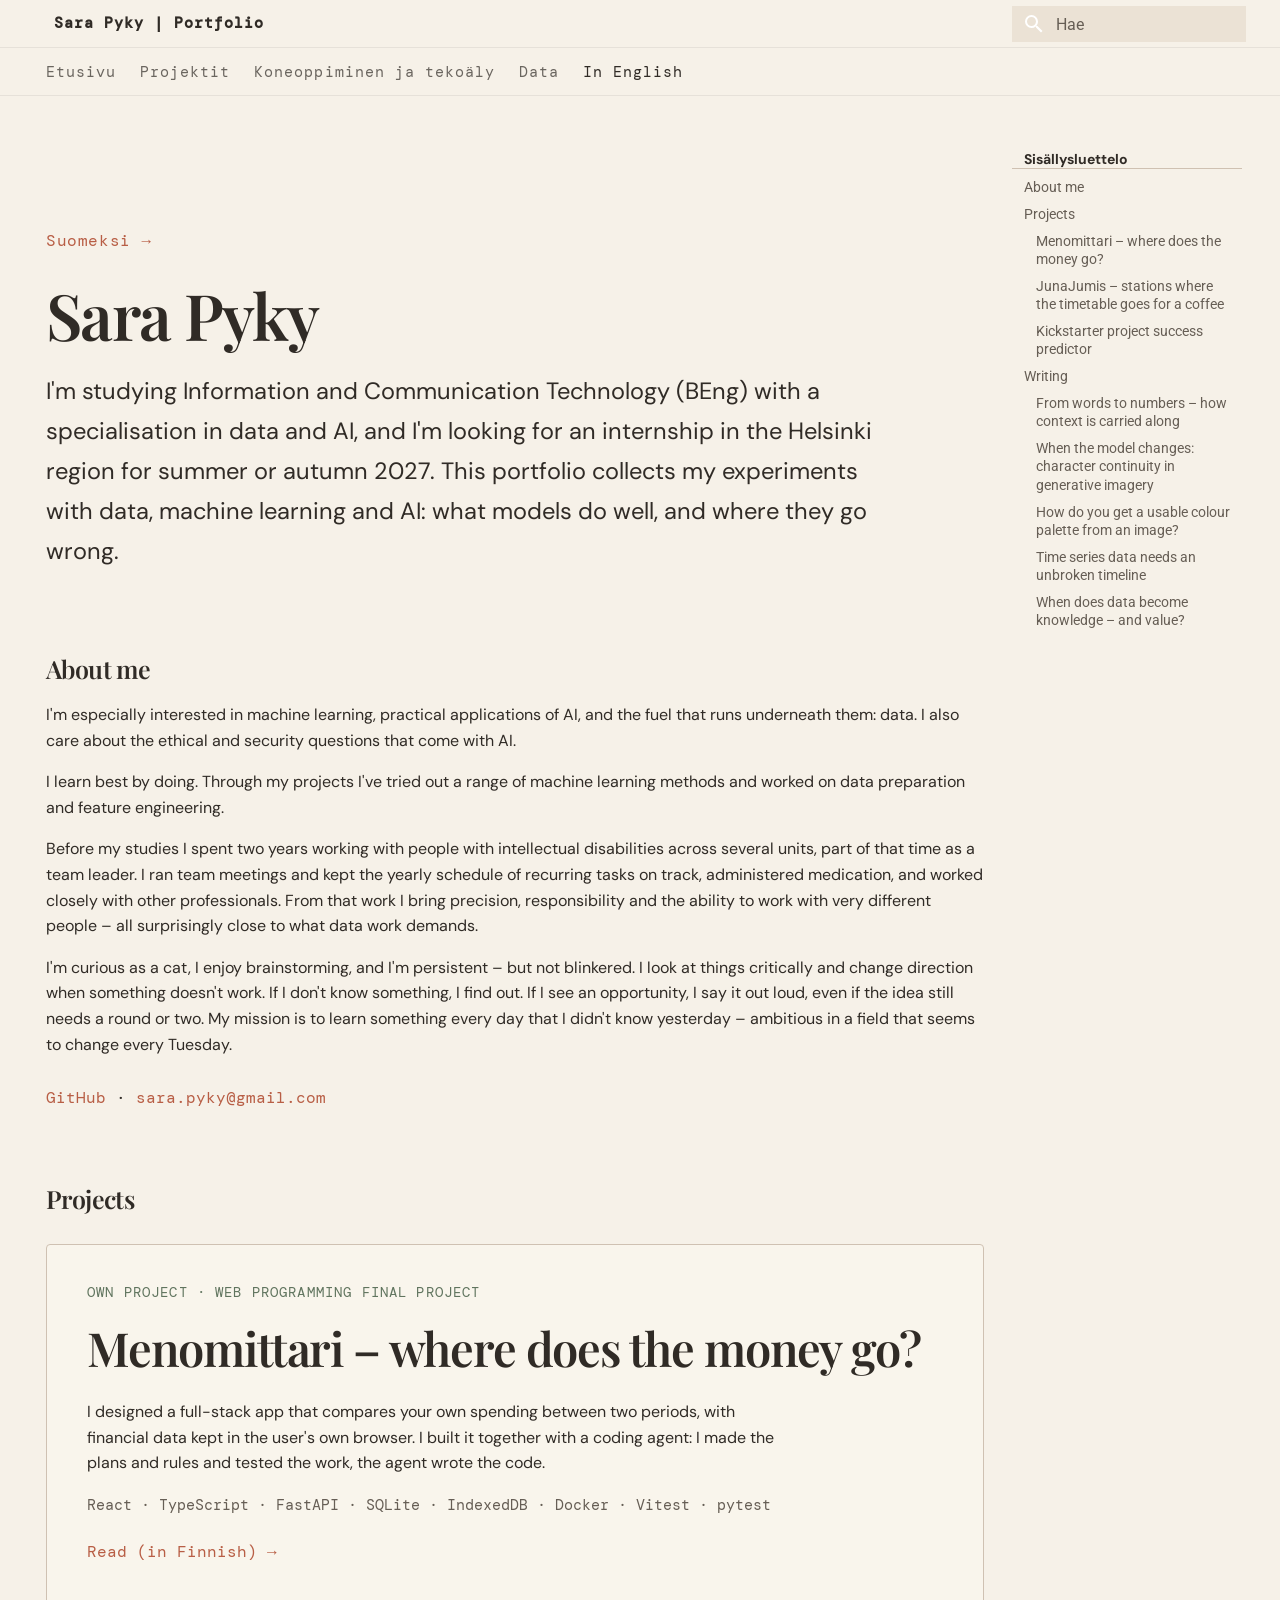
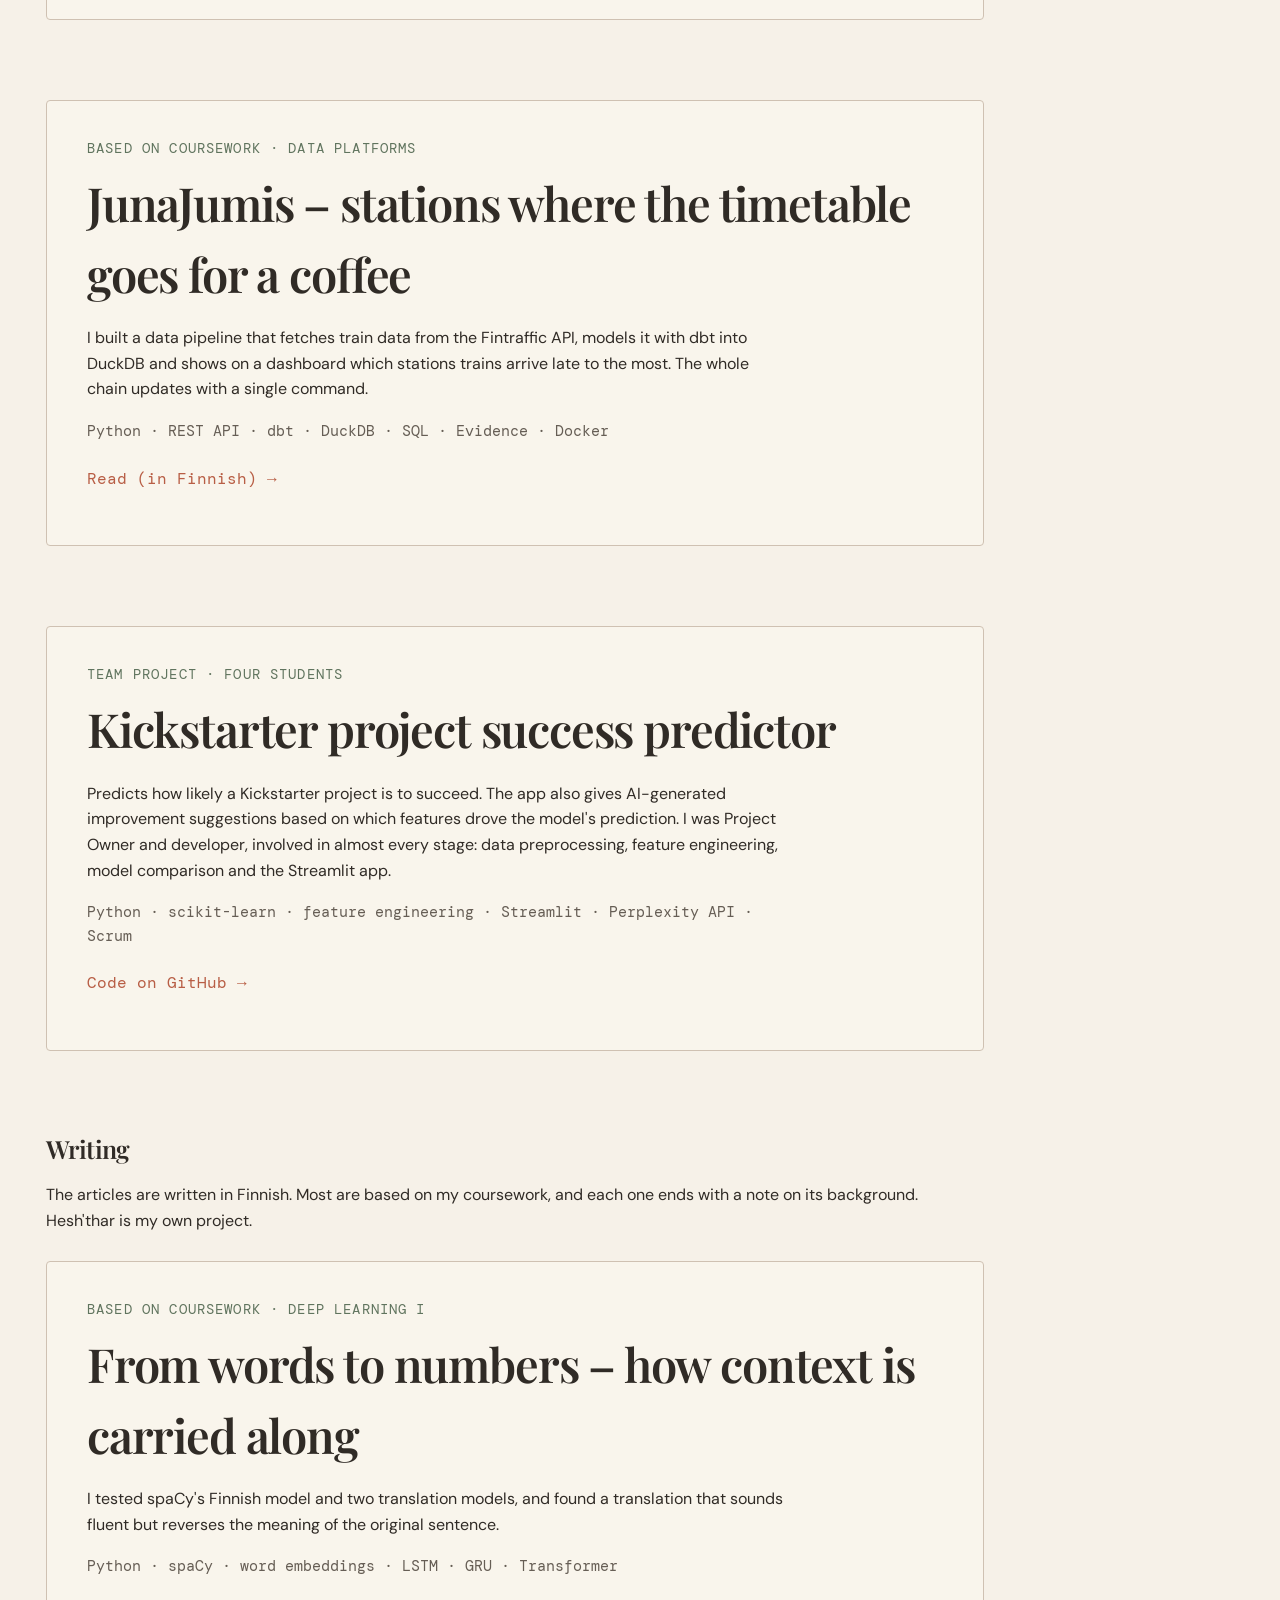
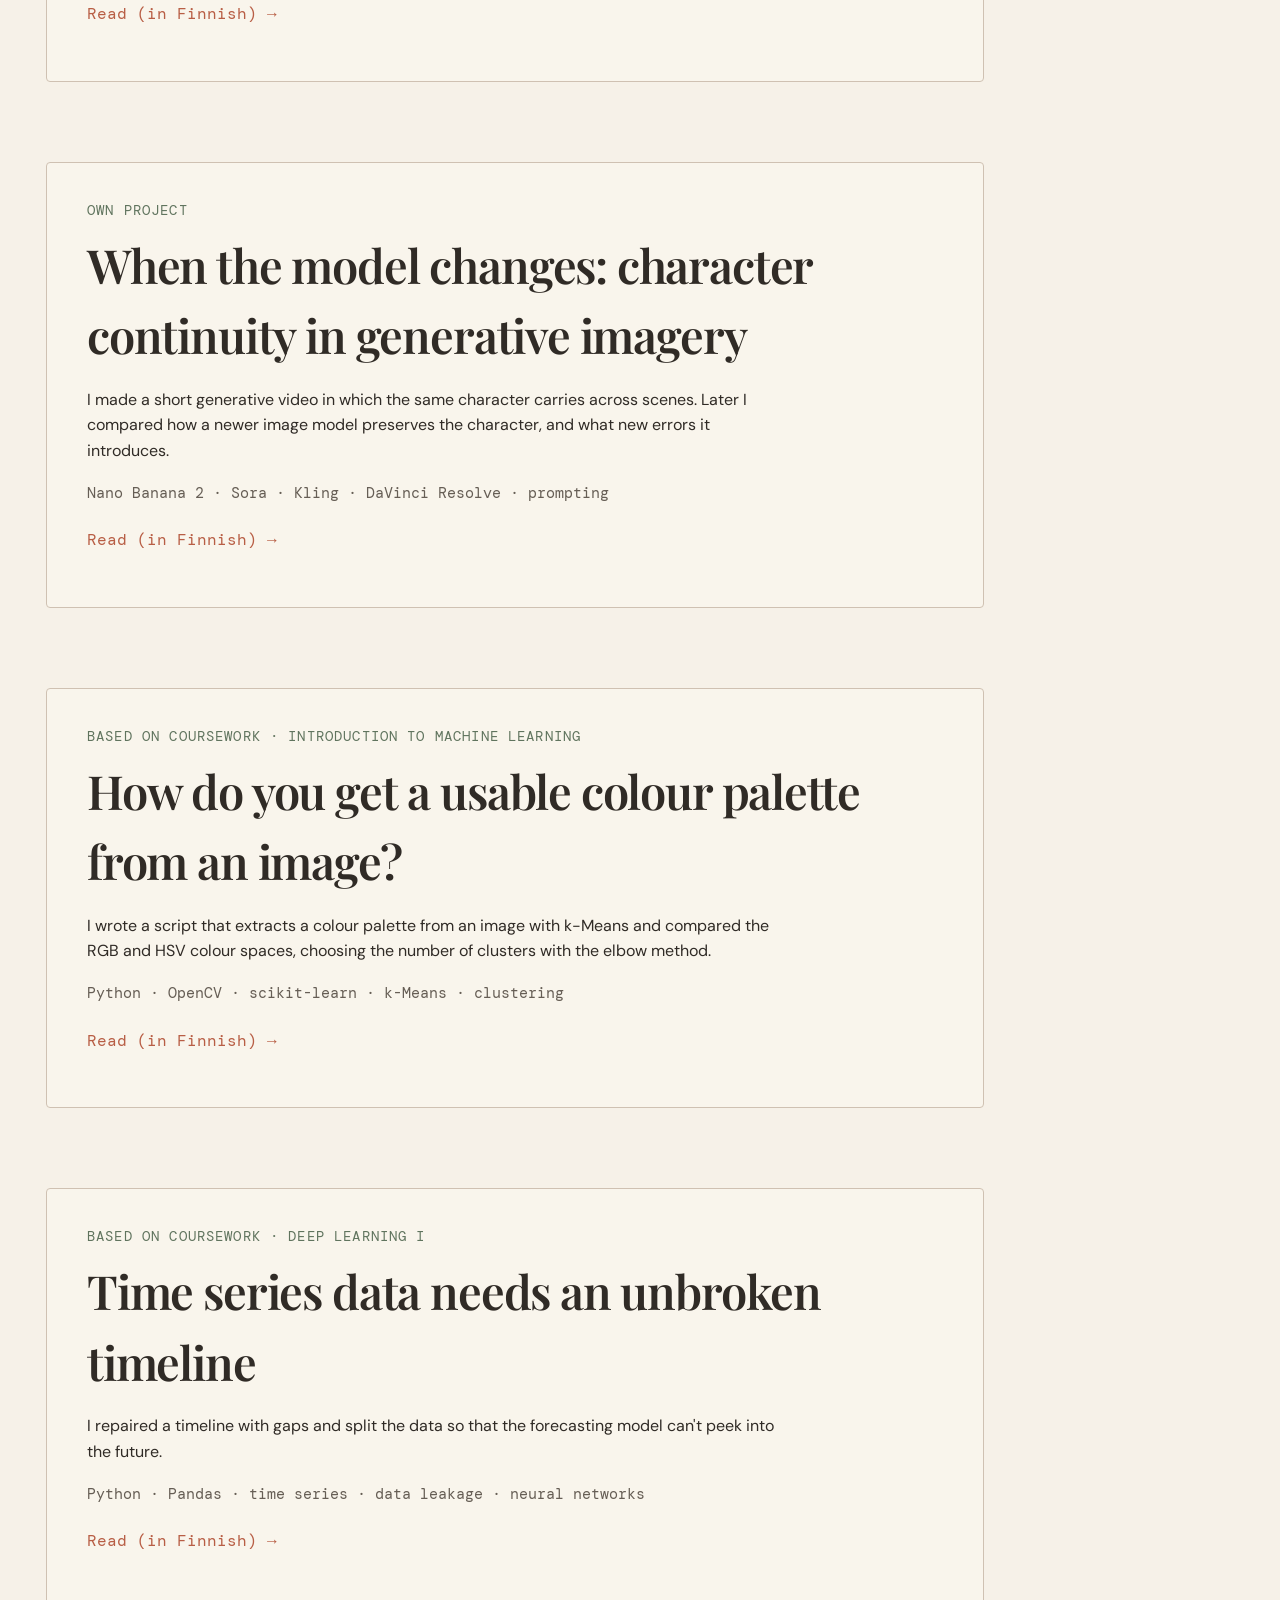
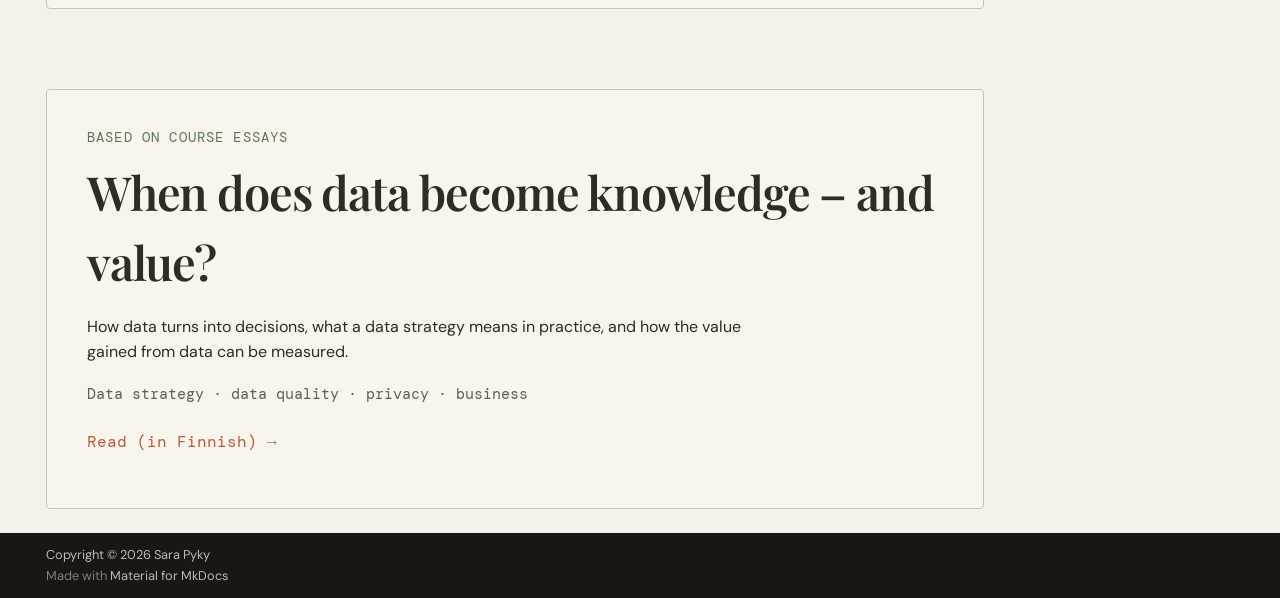
==== en/index.html @ c386d6b2 "Deploy portfolio 26f3a82" ====
<!doctype html>
<html lang="fi" class="no-js">
  <head>
    
      <meta charset="utf-8">
      <meta name="viewport" content="width=device-width,initial-scale=1">
      
        <meta name="description" content="Datasta tekoälyyn -opiskelijan kokeiluja ja kirjoituksia datasta, koneoppimisesta ja tekoälystä">
      
      
      
        <link rel="canonical" href="https://tuuturulla.github.io/en/">
      
      
        <link rel="prev" href="../kirjoitukset/datasta-tietoa-ja-arvoa/">
      
      
      
        
      
      
      <link rel="icon" href="../assets/images/favicon.png">
      <meta name="generator" content="mkdocs-1.6.1, mkdocs-material-9.8.2">
    
    
      
        <title>In English - Sara Pyky | Portfolio</title>
      
    
    
      <link rel="stylesheet" href="../assets/stylesheets/main.57a0d79d.min.css">
      
        
        <link rel="stylesheet" href="../assets/stylesheets/palette.fb2fffe2.min.css">
      
      


    
    
      
    
    
      
        
        
        <link rel="preconnect" href="https://fonts.gstatic.com" crossorigin>
        <link rel="stylesheet" href="https://fonts.googleapis.com/css?family=Roboto:300,300i,400,400i,700,700i%7CRoboto+Mono:400,400i,700,700i&display=fallback">
        <style>:root{--md-text-font:"Roboto";--md-code-font:"Roboto Mono"}</style>
      
    
    
      <link rel="stylesheet" href="../stylesheets/extra.css">
    
    <script>__md_scope=new URL("..",location),__md_hash=e=>[...e].reduce(((e,_)=>(e<<5)-e+_.charCodeAt(0)),0),__md_get=(e,_=localStorage,t=__md_scope)=>JSON.parse(_.getItem(t.pathname+"."+e)),__md_set=(e,_,t=localStorage,a=__md_scope)=>{try{t.setItem(a.pathname+"."+e,JSON.stringify(_))}catch(e){}}</script>
    
      

    
    
  </head>
  
  
    
    
      
    
    
    
    
    <body dir="ltr" data-md-color-scheme="portfolio" data-md-color-primary="custom" data-md-color-accent="custom">
  
    
    <input class="md-toggle" data-md-toggle="drawer" type="checkbox" id="__drawer" autocomplete="off">
    <input class="md-toggle" data-md-toggle="search" type="checkbox" id="__search" autocomplete="off">
    <label class="md-overlay" for="__drawer"></label>
    <div data-md-component="skip">
      
        
        <a href="#sara-pyky" class="md-skip">
          Hyppää sisältöön
        </a>
      
    </div>
    <div data-md-component="announce">
      
    </div>
    
    
      

<header class="md-header" data-md-component="header">
  <nav class="md-header__inner md-grid" aria-label="Ylätunniste">
    <a href=".." title="Sara Pyky | Portfolio" class="md-header__button md-logo" aria-label="Sara Pyky | Portfolio" data-md-component="logo">
      
  
  <svg xmlns="http://www.w3.org/2000/svg" viewBox="0 0 24 24"><path d="M12 8a3 3 0 0 0 3-3 3 3 0 0 0-3-3 3 3 0 0 0-3 3 3 3 0 0 0 3 3m0 3.54C9.64 9.35 6.5 8 3 8v11c3.5 0 6.64 1.35 9 3.54 2.36-2.19 5.5-3.54 9-3.54V8c-3.5 0-6.64 1.35-9 3.54"/></svg>

    </a>
    <label class="md-header__button md-icon" for="__drawer">
      
      <svg xmlns="http://www.w3.org/2000/svg" viewBox="0 0 24 24"><path d="M3 6h18v2H3zm0 5h18v2H3zm0 5h18v2H3z"/></svg>
    </label>
    <div class="md-header__title" data-md-component="header-title">
      <div class="md-header__ellipsis">
        <div class="md-header__topic">
          <span class="md-ellipsis">
            Sara Pyky | Portfolio
          </span>
        </div>
        <div class="md-header__topic" data-md-component="header-topic">
          <span class="md-ellipsis">
            
              In English
            
          </span>
        </div>
      </div>
    </div>
    
      
        <form class="md-header__option" data-md-component="palette">
  
    
    
    
    <input class="md-option" data-md-color-media="(prefers-color-scheme: light)" data-md-color-scheme="portfolio" data-md-color-primary="custom" data-md-color-accent="custom"  aria-hidden="true"  type="radio" name="__palette" id="__palette_0">
    
  
    
    
    
    <input class="md-option" data-md-color-media="(prefers-color-scheme: dark)" data-md-color-scheme="slate" data-md-color-primary="custom" data-md-color-accent="custom"  aria-hidden="true"  type="radio" name="__palette" id="__palette_1">
    
  
</form>
      
    
    
      <script>var palette=__md_get("__palette");if(palette&&palette.color){if("(prefers-color-scheme)"===palette.color.media){var media=matchMedia("(prefers-color-scheme: light)"),input=document.querySelector(media.matches?"[data-md-color-media='(prefers-color-scheme: light)']":"[data-md-color-media='(prefers-color-scheme: dark)']");palette.color.media=input.getAttribute("data-md-color-media"),palette.color.scheme=input.getAttribute("data-md-color-scheme"),palette.color.primary=input.getAttribute("data-md-color-primary"),palette.color.accent=input.getAttribute("data-md-color-accent")}for(var[key,value]of Object.entries(palette.color))document.body.setAttribute("data-md-color-"+key,value)}</script>
    
    
    
      
      
        <label class="md-header__button md-icon" for="__search">
          
          <svg xmlns="http://www.w3.org/2000/svg" viewBox="0 0 24 24"><path d="M9.5 3A6.5 6.5 0 0 1 16 9.5c0 1.61-.59 3.09-1.56 4.23l.27.27h.79l5 5-1.5 1.5-5-5v-.79l-.27-.27A6.52 6.52 0 0 1 9.5 16 6.5 6.5 0 0 1 3 9.5 6.5 6.5 0 0 1 9.5 3m0 2C7 5 5 7 5 9.5S7 14 9.5 14 14 12 14 9.5 12 5 9.5 5"/></svg>
        </label>
        <div class="md-search" data-md-component="search" role="dialog">
  <label class="md-search__overlay" for="__search"></label>
  <div class="md-search__inner" role="search">
    <form class="md-search__form" name="search">
      <input type="text" class="md-search__input" name="query" aria-label="Hae" placeholder="Hae" autocapitalize="off" autocorrect="off" autocomplete="off" spellcheck="false" data-md-component="search-query" required>
      <label class="md-search__icon md-icon" for="__search">
        
        <svg xmlns="http://www.w3.org/2000/svg" viewBox="0 0 24 24"><path d="M9.5 3A6.5 6.5 0 0 1 16 9.5c0 1.61-.59 3.09-1.56 4.23l.27.27h.79l5 5-1.5 1.5-5-5v-.79l-.27-.27A6.52 6.52 0 0 1 9.5 16 6.5 6.5 0 0 1 3 9.5 6.5 6.5 0 0 1 9.5 3m0 2C7 5 5 7 5 9.5S7 14 9.5 14 14 12 14 9.5 12 5 9.5 5"/></svg>
        
        <svg xmlns="http://www.w3.org/2000/svg" viewBox="0 0 24 24"><path d="M20 11v2H8l5.5 5.5-1.42 1.42L4.16 12l7.92-7.92L13.5 5.5 8 11z"/></svg>
      </label>
      <nav class="md-search__options" aria-label="Haku">
        
        <button type="reset" class="md-search__icon md-icon" title="Tyhjää" aria-label="Tyhjää" tabindex="-1">
          
          <svg xmlns="http://www.w3.org/2000/svg" viewBox="0 0 24 24"><path d="M19 6.41 17.59 5 12 10.59 6.41 5 5 6.41 10.59 12 5 17.59 6.41 19 12 13.41 17.59 19 19 17.59 13.41 12z"/></svg>
        </button>
      </nav>
      
    </form>
    <div class="md-search__output">
      <div class="md-search__scrollwrap" tabindex="0" data-md-scrollfix>
        <div class="md-search-result" data-md-component="search-result">
          <div class="md-search-result__meta">
            Aloitetaan hakua
          </div>
          <ol class="md-search-result__list" role="presentation"></ol>
        </div>
      </div>
    </div>
  </div>
</div>
      
    
    
  </nav>
  
</header>
    
    <div class="md-container" data-md-component="container">
      
      
        
          
            
<nav class="md-tabs" aria-label="Välilehdet" data-md-component="tabs">
  <div class="md-grid">
    <ul class="md-tabs__list">
      
        
  
  
  
  
    <li class="md-tabs__item">
      <a href=".." class="md-tabs__link">
        
  
  
    
  
  Etusivu

      </a>
    </li>
  

      
        
  
  
  
  
    
    
      <li class="md-tabs__item">
        <a href="../projektit/menomittari/" class="md-tabs__link">
          
  
  
  Projektit

        </a>
      </li>
    
  

      
        
  
  
  
  
    
    
      <li class="md-tabs__item">
        <a href="../kirjoitukset/kieli-ja-konteksti/" class="md-tabs__link">
          
  
  
  Koneoppiminen ja tekoäly

        </a>
      </li>
    
  

      
        
  
  
  
  
    
    
      <li class="md-tabs__item">
        <a href="../kirjoitukset/aikasarjojen-aikajarjestys/" class="md-tabs__link">
          
  
  
  Data

        </a>
      </li>
    
  

      
        
  
  
  
    
  
  
    <li class="md-tabs__item md-tabs__item--active">
      <a href="./" class="md-tabs__link">
        
  
  
    
  
  In English

      </a>
    </li>
  

      
    </ul>
  </div>
</nav>
          
        
      
      <main class="md-main" data-md-component="main">
        <div class="md-main__inner md-grid">
          
            
              
                
              
              <div class="md-sidebar md-sidebar--primary" data-md-component="sidebar" data-md-type="navigation" hidden>
                <div class="md-sidebar__scrollwrap">
                  <div class="md-sidebar__inner">
                    


  


<nav class="md-nav md-nav--primary md-nav--lifted" aria-label="Navigaatio" data-md-level="0">
  <label class="md-nav__title" for="__drawer">
    <a href=".." title="Sara Pyky | Portfolio" class="md-nav__button md-logo" aria-label="Sara Pyky | Portfolio" data-md-component="logo">
      
  
  <svg xmlns="http://www.w3.org/2000/svg" viewBox="0 0 24 24"><path d="M12 8a3 3 0 0 0 3-3 3 3 0 0 0-3-3 3 3 0 0 0-3 3 3 3 0 0 0 3 3m0 3.54C9.64 9.35 6.5 8 3 8v11c3.5 0 6.64 1.35 9 3.54 2.36-2.19 5.5-3.54 9-3.54V8c-3.5 0-6.64 1.35-9 3.54"/></svg>

    </a>
    Sara Pyky | Portfolio
  </label>
  
  <ul class="md-nav__list" data-md-scrollfix>
    
      
      
  
  
  
  
    <li class="md-nav__item">
      <a href=".." class="md-nav__link">
        
  
  
  <span class="md-ellipsis">
    
  
    Etusivu
  

    
  </span>
  
  

      </a>
    </li>
  

    
      
      
  
  
  
  
    
    
    
    
      
      
    
    
    <li class="md-nav__item md-nav__item--nested">
      
        
        
        <input class="md-nav__toggle md-toggle " type="checkbox" id="__nav_2" >
        
          
          <label class="md-nav__link" for="__nav_2" id="__nav_2_label" tabindex="0">
            
  
  
  <span class="md-ellipsis">
    
  
    Projektit
  

    
  </span>
  
  

            <span class="md-nav__icon md-icon"></span>
          </label>
        
        <nav class="md-nav" data-md-level="1" aria-labelledby="__nav_2_label" aria-expanded="false">
          <label class="md-nav__title" for="__nav_2">
            <span class="md-nav__icon md-icon"></span>
            
  
    Projektit
  

          </label>
          <ul class="md-nav__list" data-md-scrollfix>
            
              
                
  
  
  
  
    <li class="md-nav__item">
      <a href="../projektit/menomittari/" class="md-nav__link">
        
  
  
  <span class="md-ellipsis">
    
  
    Menomittari – mihin rahat menevät?
  

    
  </span>
  
  

      </a>
    </li>
  

              
            
              
                
  
  
  
  
    <li class="md-nav__item">
      <a href="../projektit/junajumis/" class="md-nav__link">
        
  
  
  <span class="md-ellipsis">
    
  
    JunaJumis – asemat, joissa aikataulu käy kahvilla
  

    
  </span>
  
  

      </a>
    </li>
  

              
            
          </ul>
        </nav>
      
    </li>
  

    
      
      
  
  
  
  
    
    
    
    
      
      
    
    
    <li class="md-nav__item md-nav__item--nested">
      
        
        
        <input class="md-nav__toggle md-toggle " type="checkbox" id="__nav_3" >
        
          
          <label class="md-nav__link" for="__nav_3" id="__nav_3_label" tabindex="0">
            
  
  
  <span class="md-ellipsis">
    
  
    Koneoppiminen ja tekoäly
  

    
  </span>
  
  

            <span class="md-nav__icon md-icon"></span>
          </label>
        
        <nav class="md-nav" data-md-level="1" aria-labelledby="__nav_3_label" aria-expanded="false">
          <label class="md-nav__title" for="__nav_3">
            <span class="md-nav__icon md-icon"></span>
            
  
    Koneoppiminen ja tekoäly
  

          </label>
          <ul class="md-nav__list" data-md-scrollfix>
            
              
                
  
  
  
  
    <li class="md-nav__item">
      <a href="../kirjoitukset/kieli-ja-konteksti/" class="md-nav__link">
        
  
  
  <span class="md-ellipsis">
    
  
    Sanoista numeroiksi
  

    
  </span>
  
  

      </a>
    </li>
  

              
            
              
                
  
  
  
  
    <li class="md-nav__item">
      <a href="../kirjoitukset/genai-hahmon-jatkuvuus/" class="md-nav__link">
        
  
  
  <span class="md-ellipsis">
    
  
    Kun malli vaihtuu: hahmon jatkuvuus generatiivisessa kuvassa
  

    
  </span>
  
  

      </a>
    </li>
  

              
            
              
                
  
  
  
  
    <li class="md-nav__item">
      <a href="../kirjoitukset/kuvan-varit/" class="md-nav__link">
        
  
  
  <span class="md-ellipsis">
    
  
    Miten kuvasta syntyy toimiva väripaletti?
  

    
  </span>
  
  

      </a>
    </li>
  

              
            
          </ul>
        </nav>
      
    </li>
  

    
      
      
  
  
  
  
    
    
    
    
      
      
    
    
    <li class="md-nav__item md-nav__item--nested">
      
        
        
        <input class="md-nav__toggle md-toggle " type="checkbox" id="__nav_4" >
        
          
          <label class="md-nav__link" for="__nav_4" id="__nav_4_label" tabindex="0">
            
  
  
  <span class="md-ellipsis">
    
  
    Data
  

    
  </span>
  
  

            <span class="md-nav__icon md-icon"></span>
          </label>
        
        <nav class="md-nav" data-md-level="1" aria-labelledby="__nav_4_label" aria-expanded="false">
          <label class="md-nav__title" for="__nav_4">
            <span class="md-nav__icon md-icon"></span>
            
  
    Data
  

          </label>
          <ul class="md-nav__list" data-md-scrollfix>
            
              
                
  
  
  
  
    <li class="md-nav__item">
      <a href="../kirjoitukset/aikasarjojen-aikajarjestys/" class="md-nav__link">
        
  
  
  <span class="md-ellipsis">
    
  
    Aikasarjadata tarvitsee ehjän aikajanan
  

    
  </span>
  
  

      </a>
    </li>
  

              
            
              
                
  
  
  
  
    <li class="md-nav__item">
      <a href="../kirjoitukset/datasta-tietoa-ja-arvoa/" class="md-nav__link">
        
  
  
  <span class="md-ellipsis">
    
  
    Milloin datasta tulee tietoa – ja arvoa?
  

    
  </span>
  
  

      </a>
    </li>
  

              
            
          </ul>
        </nav>
      
    </li>
  

    
      
      
  
  
    
  
  
  
    <li class="md-nav__item md-nav__item--active">
      
      <input class="md-nav__toggle md-toggle" type="checkbox" id="__toc">
      
      
        
      
      
        <label class="md-nav__link md-nav__link--active" for="__toc">
          
  
  
  <span class="md-ellipsis">
    
  
    In English
  

    
  </span>
  
  

          <span class="md-nav__icon md-icon"></span>
        </label>
      
      <a href="./" class="md-nav__link md-nav__link--active">
        
  
  
  <span class="md-ellipsis">
    
  
    In English
  

    
  </span>
  
  

      </a>
      
        

<nav class="md-nav md-nav--secondary" aria-label="Sisällysluettelo">
  
  
  
    
  
  
    <label class="md-nav__title" for="__toc">
      <span class="md-nav__icon md-icon"></span>
      Sisällysluettelo
    </label>
    <ul class="md-nav__list" data-md-component="toc" data-md-scrollfix>
      
        <li class="md-nav__item">
  <a href="#about-me" class="md-nav__link">
    <span class="md-ellipsis">
      
        About me
      
    </span>
  </a>
  
</li>
      
        <li class="md-nav__item">
  <a href="#projects" class="md-nav__link">
    <span class="md-ellipsis">
      
        Projects
      
    </span>
  </a>
  
    <nav class="md-nav" aria-label="Projects">
      <ul class="md-nav__list">
        
          <li class="md-nav__item">
  <a href="#menomittari-where-does-the-money-go" class="md-nav__link">
    <span class="md-ellipsis">
      
        Menomittari – where does the money go?
      
    </span>
  </a>
  
</li>
        
          <li class="md-nav__item">
  <a href="#junajumis-stations-where-the-timetable-goes-for-a-coffee" class="md-nav__link">
    <span class="md-ellipsis">
      
        JunaJumis – stations where the timetable goes for a coffee
      
    </span>
  </a>
  
</li>
        
          <li class="md-nav__item">
  <a href="#kickstarter-project-success-predictor" class="md-nav__link">
    <span class="md-ellipsis">
      
        Kickstarter project success predictor
      
    </span>
  </a>
  
</li>
        
      </ul>
    </nav>
  
</li>
      
        <li class="md-nav__item">
  <a href="#writing" class="md-nav__link">
    <span class="md-ellipsis">
      
        Writing
      
    </span>
  </a>
  
    <nav class="md-nav" aria-label="Writing">
      <ul class="md-nav__list">
        
          <li class="md-nav__item">
  <a href="#from-words-to-numbers-how-context-is-carried-along" class="md-nav__link">
    <span class="md-ellipsis">
      
        From words to numbers – how context is carried along
      
    </span>
  </a>
  
</li>
        
          <li class="md-nav__item">
  <a href="#when-the-model-changes-character-continuity-in-generative-imagery" class="md-nav__link">
    <span class="md-ellipsis">
      
        When the model changes: character continuity in generative imagery
      
    </span>
  </a>
  
</li>
        
          <li class="md-nav__item">
  <a href="#how-do-you-get-a-usable-colour-palette-from-an-image" class="md-nav__link">
    <span class="md-ellipsis">
      
        How do you get a usable colour palette from an image?
      
    </span>
  </a>
  
</li>
        
          <li class="md-nav__item">
  <a href="#time-series-data-needs-an-unbroken-timeline" class="md-nav__link">
    <span class="md-ellipsis">
      
        Time series data needs an unbroken timeline
      
    </span>
  </a>
  
</li>
        
          <li class="md-nav__item">
  <a href="#when-does-data-become-knowledge-and-value" class="md-nav__link">
    <span class="md-ellipsis">
      
        When does data become knowledge – and value?
      
    </span>
  </a>
  
</li>
        
      </ul>
    </nav>
  
</li>
      
    </ul>
  
</nav>
      
    </li>
  

    
  </ul>
</nav>
                  </div>
                </div>
              </div>
            
            
              
                
              
              <div class="md-sidebar md-sidebar--secondary" data-md-component="sidebar" data-md-type="toc" >
                <div class="md-sidebar__scrollwrap">
                  <div class="md-sidebar__inner">
                    

<nav class="md-nav md-nav--secondary" aria-label="Sisällysluettelo">
  
  
  
    
  
  
    <label class="md-nav__title" for="__toc">
      <span class="md-nav__icon md-icon"></span>
      Sisällysluettelo
    </label>
    <ul class="md-nav__list" data-md-component="toc" data-md-scrollfix>
      
        <li class="md-nav__item">
  <a href="#about-me" class="md-nav__link">
    <span class="md-ellipsis">
      
        About me
      
    </span>
  </a>
  
</li>
      
        <li class="md-nav__item">
  <a href="#projects" class="md-nav__link">
    <span class="md-ellipsis">
      
        Projects
      
    </span>
  </a>
  
    <nav class="md-nav" aria-label="Projects">
      <ul class="md-nav__list">
        
          <li class="md-nav__item">
  <a href="#menomittari-where-does-the-money-go" class="md-nav__link">
    <span class="md-ellipsis">
      
        Menomittari – where does the money go?
      
    </span>
  </a>
  
</li>
        
          <li class="md-nav__item">
  <a href="#junajumis-stations-where-the-timetable-goes-for-a-coffee" class="md-nav__link">
    <span class="md-ellipsis">
      
        JunaJumis – stations where the timetable goes for a coffee
      
    </span>
  </a>
  
</li>
        
          <li class="md-nav__item">
  <a href="#kickstarter-project-success-predictor" class="md-nav__link">
    <span class="md-ellipsis">
      
        Kickstarter project success predictor
      
    </span>
  </a>
  
</li>
        
      </ul>
    </nav>
  
</li>
      
        <li class="md-nav__item">
  <a href="#writing" class="md-nav__link">
    <span class="md-ellipsis">
      
        Writing
      
    </span>
  </a>
  
    <nav class="md-nav" aria-label="Writing">
      <ul class="md-nav__list">
        
          <li class="md-nav__item">
  <a href="#from-words-to-numbers-how-context-is-carried-along" class="md-nav__link">
    <span class="md-ellipsis">
      
        From words to numbers – how context is carried along
      
    </span>
  </a>
  
</li>
        
          <li class="md-nav__item">
  <a href="#when-the-model-changes-character-continuity-in-generative-imagery" class="md-nav__link">
    <span class="md-ellipsis">
      
        When the model changes: character continuity in generative imagery
      
    </span>
  </a>
  
</li>
        
          <li class="md-nav__item">
  <a href="#how-do-you-get-a-usable-colour-palette-from-an-image" class="md-nav__link">
    <span class="md-ellipsis">
      
        How do you get a usable colour palette from an image?
      
    </span>
  </a>
  
</li>
        
          <li class="md-nav__item">
  <a href="#time-series-data-needs-an-unbroken-timeline" class="md-nav__link">
    <span class="md-ellipsis">
      
        Time series data needs an unbroken timeline
      
    </span>
  </a>
  
</li>
        
          <li class="md-nav__item">
  <a href="#when-does-data-become-knowledge-and-value" class="md-nav__link">
    <span class="md-ellipsis">
      
        When does data become knowledge – and value?
      
    </span>
  </a>
  
</li>
        
      </ul>
    </nav>
  
</li>
      
    </ul>
  
</nav>
                  </div>
                </div>
              </div>
            
          
          
            <div class="md-content" data-md-component="content">
              
              <article class="md-content__inner md-typeset">
                
                  
  




<div class="hero">
<p><a class="lang-switch" href="../">Suomeksi →</a></p>
<h1 id="sara-pyky">Sara Pyky</h1>
<p>I'm studying Information and Communication Technology (BEng) with a specialisation in data and AI, and I'm looking for an internship in the Helsinki region for summer or autumn 2027. This portfolio collects my experiments with data, machine learning and AI: what models do well, and where they go wrong.</p>
</div>
<h2 id="about-me">About me</h2>
<p>I'm especially interested in machine learning, practical applications of AI, and the fuel that runs underneath them: data. I also care about the ethical and security questions that come with AI.</p>
<p>I learn best by doing. Through my projects I've tried out a range of machine learning methods and worked on data preparation and feature engineering.</p>
<p>Before my studies I spent two years working with people with intellectual disabilities across several units, part of that time as a team leader. I ran team meetings and kept the yearly schedule of recurring tasks on track, administered medication, and worked closely with other professionals. From that work I bring precision, responsibility and the ability to work with very different people – all surprisingly close to what data work demands.</p>
<p>I'm curious as a cat, I enjoy brainstorming, and I'm persistent – but not blinkered. I look at things critically and change direction when something doesn't work. If I don't know something, I find out. If I see an opportunity, I say it out loud, even if the idea still needs a round or two. My mission is to learn something every day that I didn't know yesterday – ambitious in a field that seems to change every Tuesday.</p>
<div class="profile-links">
<p><a href="https://github.com/tuuturulla">GitHub</a> · <a href="mailto:sara.pyky@gmail.com">sara.pyky@gmail.com</a></p>
</div>
<h2 id="projects">Projects</h2>
<div class="article-card">
<p class="card-meta">Own project · Web programming final project</p>
<h3 id="menomittari-where-does-the-money-go">Menomittari – where does the money go?</h3>
<p>I designed a full-stack app that compares your own spending between two periods, with financial data kept in the user's own browser. I built it together with a coding agent: I made the plans and rules and tested the work, the agent wrote the code.</p>
<p class="card-tags">React · TypeScript · FastAPI · SQLite · IndexedDB · Docker · Vitest · pytest</p>
<p><a class="card-link" href="../projektit/menomittari/">Read (in Finnish) →</a></p>
</div>
<div class="article-card">
<p class="card-meta">Based on coursework · Data Platforms</p>
<h3 id="junajumis-stations-where-the-timetable-goes-for-a-coffee">JunaJumis – stations where the timetable goes for a coffee</h3>
<p>I built a data pipeline that fetches train data from the Fintraffic API, models it with dbt into DuckDB and shows on a dashboard which stations trains arrive late to the most. The whole chain updates with a single command.</p>
<p class="card-tags">Python · REST API · dbt · DuckDB · SQL · Evidence · Docker</p>
<p><a class="card-link" href="../projektit/junajumis/">Read (in Finnish) →</a></p>
</div>
<div class="article-card">
<p class="card-meta">Team project · four students</p>
<h3 id="kickstarter-project-success-predictor">Kickstarter project success predictor</h3>
<p>Predicts how likely a Kickstarter project is to succeed. The app also gives AI-generated improvement suggestions based on which features drove the model's prediction. I was Project Owner and developer, involved in almost every stage: data preprocessing, feature engineering, model comparison and the Streamlit app.</p>
<p class="card-tags">Python · scikit-learn · feature engineering · Streamlit · Perplexity API · Scrum</p>
<p><a class="card-link" href="https://github.com/tuuturulla/ml-kickstarter-project">Code on GitHub →</a></p>
</div>
<h2 id="writing">Writing</h2>
<p>The articles are written in Finnish. Most are based on my coursework, and each one ends with a note on its background. Hesh'thar is my own project.</p>
<div class="article-card">
<p class="card-meta">Based on coursework · Deep Learning I</p>
<h3 id="from-words-to-numbers-how-context-is-carried-along">From words to numbers – how context is carried along</h3>
<p>I tested spaCy's Finnish model and two translation models, and found a translation that sounds fluent but reverses the meaning of the original sentence.</p>
<p class="card-tags">Python · spaCy · word embeddings · LSTM · GRU · Transformer</p>
<p><a class="card-link" href="../kirjoitukset/kieli-ja-konteksti/">Read (in Finnish) →</a></p>
</div>
<div class="article-card">
<p class="card-meta">Own project</p>
<h3 id="when-the-model-changes-character-continuity-in-generative-imagery">When the model changes: character continuity in generative imagery</h3>
<p>I made a short generative video in which the same character carries across scenes. Later I compared how a newer image model preserves the character, and what new errors it introduces.</p>
<p class="card-tags">Nano Banana 2 · Sora · Kling · DaVinci Resolve · prompting</p>
<p><a class="card-link" href="../kirjoitukset/genai-hahmon-jatkuvuus/">Read (in Finnish) →</a></p>
</div>
<div class="article-card">
<p class="card-meta">Based on coursework · Introduction to Machine Learning</p>
<h3 id="how-do-you-get-a-usable-colour-palette-from-an-image">How do you get a usable colour palette from an image?</h3>
<p>I wrote a script that extracts a colour palette from an image with k-Means and compared the RGB and HSV colour spaces, choosing the number of clusters with the elbow method.</p>
<p class="card-tags">Python · OpenCV · scikit-learn · k-Means · clustering</p>
<p><a class="card-link" href="../kirjoitukset/kuvan-varit/">Read (in Finnish) →</a></p>
</div>
<div class="article-card">
<p class="card-meta">Based on coursework · Deep Learning I</p>
<h3 id="time-series-data-needs-an-unbroken-timeline">Time series data needs an unbroken timeline</h3>
<p>I repaired a timeline with gaps and split the data so that the forecasting model can't peek into the future.</p>
<p class="card-tags">Python · Pandas · time series · data leakage · neural networks</p>
<p><a class="card-link" href="../kirjoitukset/aikasarjojen-aikajarjestys/">Read (in Finnish) →</a></p>
</div>
<div class="article-card">
<p class="card-meta">Based on course essays</p>
<h3 id="when-does-data-become-knowledge-and-value">When does data become knowledge – and value?</h3>
<p>How data turns into decisions, what a data strategy means in practice, and how the value gained from data can be measured.</p>
<p class="card-tags">Data strategy · data quality · privacy · business</p>
<p><a class="card-link" href="../kirjoitukset/datasta-tietoa-ja-arvoa/">Read (in Finnish) →</a></p>
</div>







  
  




  



                
              </article>
            </div>
          
          
<script>var target=document.getElementById(location.hash.slice(1));target&&target.name&&(target.checked=target.name.startsWith("__tabbed_"))</script>
        </div>
        
          <button type="button" class="md-top md-icon" data-md-component="top" hidden>
  
  <svg xmlns="http://www.w3.org/2000/svg" viewBox="0 0 24 24"><path d="M13 20h-2V8l-5.5 5.5-1.42-1.42L12 4.16l7.92 7.92-1.42 1.42L13 8z"/></svg>
  Takaisin ylös
</button>
        
      </main>
      
        <footer class="md-footer">
  
  <div class="md-footer-meta md-typeset">
    <div class="md-footer-meta__inner md-grid">
      <div class="md-copyright">
  
    <div class="md-copyright__highlight">
      Copyright &copy; 2026 Sara Pyky
    </div>
  
  
    Made with
    <a href="https://squidfunk.github.io/mkdocs-material/" target="_blank" rel="noopener">
      Material for MkDocs
    </a>
  
</div>
      
    </div>
  </div>
</footer>
      
    </div>
    <div class="md-dialog" data-md-component="dialog">
      <div class="md-dialog__inner md-typeset"></div>
    </div>
    
    
    
      
      
      <script id="__config" type="application/json">{"annotate": null, "base": "..", "features": ["navigation.tabs", "navigation.top", "content.code.copy"], "search": "../assets/javascripts/workers/search.a7633da7.min.js", "tags": null, "translations": {"clipboard.copied": "Kopioitu leikep\u00f6yd\u00e4lle", "clipboard.copy": "Kopioi leikep\u00f6yd\u00e4lle", "search.result.more.one": "1 lis\u00e4\u00e4 t\u00e4ll\u00e4 sivulla", "search.result.more.other": "# lis\u00e4\u00e4 t\u00e4ll\u00e4 sivulla", "search.result.none": "Ei t\u00e4sm\u00e4\u00e4vi\u00e4 dokumentteja", "search.result.one": "1 t\u00e4sm\u00e4\u00e4v\u00e4 dokumentti", "search.result.other": "# t\u00e4sm\u00e4\u00e4v\u00e4\u00e4 dokumenttia", "search.result.placeholder": "Kirjoita aloittaaksesi haun", "search.result.term.missing": "Puuttuu", "select.version": "Valitse versio"}, "version": null}</script>
    
    
      <script src="../assets/javascripts/bundle.a5f9d56c.min.js"></script>
      
    
  </body>
</html>
---- assets/stylesheets/main.57a0d79d.min.css ----
@charset "UTF-8";html{box-sizing:border-box;-webkit-text-size-adjust:none;-moz-text-size-adjust:none;text-size-adjust:none}*,:after,:before{box-sizing:inherit}@media(prefers-reduced-motion){*,:after,:before{transition:none!important}}body{margin:0;-webkit-font-smoothing:antialiased;-moz-osx-font-smoothing:grayscale;--md-text-font-family:var(--md-text-font, _),
    -apple-system, BlinkMacSystemFont, Helvetica, Arial, sans-serif;--md-code-font-family:var(--md-code-font, _),
    SFMono-Regular, Consolas, Menlo, monospace}.md-typeset code:not(.focus-visible),a,button,input,label{-webkit-tap-highlight-color:transparent}a{color:inherit;text-decoration:none}hr{box-sizing:initial;display:block;height:.05rem;padding:0;overflow:visible;border:0}small{font-size:80%}sub,sup{line-height:1em}img{border-style:none}table{border-spacing:0;border-collapse:initial}td,th{font-weight:400;vertical-align:top}button{padding:0;margin:0;font-family:inherit;font-size:inherit;background:#0000;border:0}input{border:0;outline:none}:root{--md-primary-fg-color:#4051b5;--md-primary-fg-color--light:#5d6cc0;--md-primary-fg-color--dark:#303fa1;--md-primary-bg-color:#fff;--md-primary-bg-color--light:#ffffffb3;--md-accent-fg-color:#526cfe;--md-accent-fg-color--transparent:#526cfe1a;--md-accent-bg-color:#fff;--md-accent-bg-color--light:#ffffffb3;--md-typeset-table-sort-icon:url("data:image/svg+xml;charset=utf-8,<svg xmlns='http://www.w3.org/2000/svg' viewBox='0 0 24 24'><path d='m18 21-4-4h3V7h-3l4-4 4 4h-3v10h3M2 19v-2h10v2M2 13v-2h7v2M2 7V5h4v2z'/></svg>");--md-typeset-table-sort-icon--asc:url("data:image/svg+xml;charset=utf-8,<svg xmlns='http://www.w3.org/2000/svg' viewBox='0 0 24 24'><path d='M19 17h3l-4 4-4-4h3V3h2M2 17h10v2H2M6 5v2H2V5m0 6h7v2H2z'/></svg>");--md-typeset-table-sort-icon--desc:url("data:image/svg+xml;charset=utf-8,<svg xmlns='http://www.w3.org/2000/svg' viewBox='0 0 24 24'><path d='M19 7h3l-4-4-4 4h3v14h2M2 17h10v2H2M6 5v2H2V5m0 6h7v2H2z'/></svg>")}[data-md-color-scheme=default]{color-scheme:light}[data-md-color-scheme=default] img[src$="#gh-dark-mode-only"],[data-md-color-scheme=default] img[src$="#only-dark"]{display:none}:root,[data-md-color-scheme=default]{--md-hue:225deg;--md-default-fg-color:#000000de;--md-default-fg-color--light:#0000008a;--md-default-fg-color--lighter:#00000052;--md-default-fg-color--lightest:#00000012;--md-default-bg-color:#fff;--md-default-bg-color--light:#ffffffb3;--md-default-bg-color--lighter:#ffffff4d;--md-default-bg-color--lightest:#ffffff1f;--md-code-fg-color:#36464e;--md-code-bg-color:#f5f5f5;--md-code-bg-color--light:#f5f5f5b3;--md-code-bg-color--lighter:#f5f5f54d;--md-code-hl-color:#4287ff;--md-code-hl-color--light:#4287ff1a;--md-code-hl-number-color:#d52a2a;--md-code-hl-special-color:#db1457;--md-code-hl-function-color:#a846b9;--md-code-hl-constant-color:#6e59d9;--md-code-hl-keyword-color:#3f6ec6;--md-code-hl-string-color:#1c7d4d;--md-code-hl-name-color:var(--md-code-fg-color);--md-code-hl-operator-color:var(--md-default-fg-color--light);--md-code-hl-punctuation-color:var(--md-default-fg-color--light);--md-code-hl-comment-color:var(--md-default-fg-color--light);--md-code-hl-generic-color:var(--md-default-fg-color--light);--md-code-hl-variable-color:var(--md-default-fg-color--light);--md-typeset-color:var(--md-default-fg-color);--md-typeset-a-color:var(--md-primary-fg-color);--md-typeset-del-color:#f5503d26;--md-typeset-ins-color:#0bd57026;--md-typeset-kbd-color:#fafafa;--md-typeset-kbd-accent-color:#fff;--md-typeset-kbd-border-color:#b8b8b8;--md-typeset-mark-color:#ffff0080;--md-typeset-table-color:#0000001f;--md-typeset-table-color--light:#00000009;--md-admonition-fg-color:var(--md-default-fg-color);--md-admonition-bg-color:var(--md-default-bg-color);--md-warning-fg-color:#000000de;--md-warning-bg-color:#ff9;--md-footer-fg-color:#fff;--md-footer-fg-color--light:#ffffffb3;--md-footer-fg-color--lighter:#ffffff73;--md-footer-bg-color:#000000de;--md-footer-bg-color--dark:#00000052;--md-shadow-z1:0 0.2rem 0.5rem #0000000d,
    0 0 0.05rem #0000001a;--md-shadow-z2:0 0.2rem 0.5rem #0000001a,
    0 0 0.05rem #00000040;--md-shadow-z3:0 0.2rem 0.5rem #0003,
    0 0 0.05rem #00000059}.md-icon svg{display:block;width:1.2rem;height:1.2rem;fill:currentcolor}aside,body,input{font-family:var(--md-text-font-family);font-feature-settings:"kern","liga";color:var(--md-typeset-color)}code,kbd,pre{font-family:var(--md-code-font-family);font-feature-settings:"kern"}.md-typeset{font-size:.8rem;line-height:1.6;overflow-wrap:break-word;-webkit-print-color-adjust:exact;color-adjust:exact}@media print{.md-typeset{font-size:.68rem}.md-typeset code,.md-typeset kbd,.md-typeset pre{white-space:pre-wrap}}.md-typeset blockquote,.md-typeset dl,.md-typeset figure,.md-typeset ol,.md-typeset pre,.md-typeset ul{margin-top:1em;margin-bottom:1em}.md-typeset h1{margin:0 0 1.25em;font-size:2em;line-height:1.3;color:var(--md-default-fg-color--light)}.md-typeset h1,.md-typeset h2{font-weight:300;letter-spacing:-.01em}.md-typeset h2{margin:1.6em 0 .64em;font-size:1.5625em;line-height:1.4}.md-typeset h3{margin:1.6em 0 .8em;font-size:1.25em;font-weight:400;line-height:1.5;letter-spacing:-.01em}.md-typeset h2+h3{margin-top:.8em}.md-typeset h4{margin:1em 0;font-weight:700;letter-spacing:-.01em}.md-typeset h5,.md-typeset h6{margin:1.25em 0;font-size:.8em;font-weight:700;color:var(--md-default-fg-color--light);letter-spacing:-.01em}.md-typeset h5{text-transform:uppercase}.md-typeset h5 code{text-transform:none}.md-typeset hr{display:flow-root;margin:1.5em 0;border-bottom:.05rem solid var(--md-default-fg-color--lightest)}.md-typeset a{color:var(--md-typeset-a-color);word-break:break-word}.md-typeset a,.md-typeset a:before{transition:color 125ms}.md-typeset a:focus,.md-typeset a:hover{color:var(--md-accent-fg-color)}.md-typeset a:focus code,.md-typeset a:hover code{color:var(--md-accent-fg-color);background-color:var(--md-accent-fg-color--transparent)}.md-typeset a code{color:var(--md-typeset-a-color)}.md-typeset a.focus-visible{outline-color:var(--md-accent-fg-color);outline-offset:.2rem}.md-typeset code,.md-typeset kbd,.md-typeset pre{font-variant-ligatures:none;color:var(--md-code-fg-color);direction:ltr;transition:background-color 125ms}.md-typeset code{padding:0 .2941176471em;font-size:.85em;word-break:break-word;background-color:var(--md-code-bg-color);border-radius:.1rem;-webkit-box-decoration-break:clone;box-decoration-break:clone;transition:color 125ms,background-color 125ms}.md-typeset code:not(.focus-visible){outline:none}.md-typeset pre{position:relative;display:flow-root;line-height:1.4}.md-typeset pre>code{display:block;padding:.7720588235em 1.1764705882em;margin:0;overflow:auto;word-break:normal;touch-action:auto;scrollbar-color:var(--md-default-fg-color--lighter) #0000;scrollbar-width:thin;outline-color:var(--md-accent-fg-color);box-shadow:none;-webkit-box-decoration-break:slice;box-decoration-break:slice}.md-typeset pre>code:hover{scrollbar-color:var(--md-accent-fg-color) #0000}.md-typeset pre>code::-webkit-scrollbar{width:.2rem;height:.2rem}.md-typeset pre>code::-webkit-scrollbar-thumb{background-color:var(--md-default-fg-color--lighter)}.md-typeset pre>code::-webkit-scrollbar-thumb:hover{background-color:var(--md-accent-fg-color)}.md-typeset kbd{display:inline-block;padding:0 .6666666667em;font-size:.75em;color:var(--md-default-fg-color);word-break:break-word;vertical-align:text-top;background-color:var(--md-typeset-kbd-color);border-radius:.1rem;box-shadow:0 .1rem 0 .05rem var(--md-typeset-kbd-border-color),0 .1rem 0 var(--md-typeset-kbd-border-color),0 -.1rem .2rem var(--md-typeset-kbd-accent-color) inset}.md-typeset mark{color:inherit;word-break:break-word;background-color:var(--md-typeset-mark-color);-webkit-box-decoration-break:clone;box-decoration-break:clone}.md-typeset abbr{text-decoration:none;cursor:help}.md-typeset [data-preview],.md-typeset abbr{border-bottom:.05rem dotted var(--md-default-fg-color--light)}.md-typeset small{opacity:.75}[dir=ltr] .md-typeset sub,[dir=ltr] .md-typeset sup{margin-left:.078125em}[dir=rtl] .md-typeset sub,[dir=rtl] .md-typeset sup{margin-right:.078125em}[dir=ltr] .md-typeset blockquote{padding-left:.6rem;border-left:.2rem solid var(--md-default-fg-color--lighter)}[dir=rtl] .md-typeset blockquote{padding-right:.6rem;border-right:.2rem solid var(--md-default-fg-color--lighter)}.md-typeset blockquote{margin-left:0;margin-right:0;color:var(--md-default-fg-color--light)}.md-typeset ul{list-style-type:disc}.md-typeset ul[type]{list-style-type:revert-layer}[dir=ltr] .md-typeset ol,[dir=ltr] .md-typeset ol li ol,[dir=ltr] .md-typeset ol li ul,[dir=ltr] .md-typeset ul,[dir=ltr] .md-typeset ul li ol,[dir=ltr] .md-typeset ul li ul{margin-left:.625em}[dir=rtl] .md-typeset ol,[dir=rtl] .md-typeset ol li ol,[dir=rtl] .md-typeset ol li ul,[dir=rtl] .md-typeset ul,[dir=rtl] .md-typeset ul li ol,[dir=rtl] .md-typeset ul li ul{margin-right:.625em}.md-typeset ol,.md-typeset ul{padding:0}.md-typeset ol:not([hidden]),.md-typeset ul:not([hidden]){display:flow-root}.md-typeset ol ol,.md-typeset ul ol{list-style-type:lower-alpha}.md-typeset ol ol ol,.md-typeset ul ol ol{list-style-type:lower-roman}.md-typeset ol ol ol ol,.md-typeset ul ol ol ol{list-style-type:upper-alpha}.md-typeset ol ol ol ol ol,.md-typeset ul ol ol ol ol{list-style-type:upper-roman}.md-typeset ol[type],.md-typeset ul[type]{list-style-type:revert-layer}[dir=ltr] .md-typeset ol li,[dir=ltr] .md-typeset ul li{margin-left:1.25em}[dir=rtl] .md-typeset ol li,[dir=rtl] .md-typeset ul li{margin-right:1.25em}.md-typeset ol li,.md-typeset ul li{margin-bottom:.5em}.md-typeset ol li blockquote,.md-typeset ol li p,.md-typeset ul li blockquote,.md-typeset ul li p{margin:.5em 0}.md-typeset ol li:last-child,.md-typeset ul li:last-child{margin-bottom:0}.md-typeset ol li ol,.md-typeset ol li ul,.md-typeset ul li ol,.md-typeset ul li ul{margin-top:.5em;margin-bottom:.5em}[dir=ltr] .md-typeset dd{margin-left:1.875em}[dir=rtl] .md-typeset dd{margin-right:1.875em}.md-typeset dd{margin-top:1em;margin-bottom:1.5em}.md-typeset img,.md-typeset svg,.md-typeset video{max-width:100%;height:auto}.md-typeset img[align=left]{margin:1em 1em 1em 0}.md-typeset img[align=right]{margin:1em 0 1em 1em}.md-typeset img[align]:only-child{margin-top:0}.md-typeset figure{display:flow-root;width:fit-content;max-width:100%;margin:1em auto;text-align:center}.md-typeset figure img{display:block;margin:0 auto}.md-typeset figcaption{max-width:24rem;margin:1em auto;font-style:italic}.md-typeset iframe{max-width:100%}.md-typeset table:not([class]){display:inline-block;max-width:100%;overflow:auto;font-size:.64rem;touch-action:auto;background-color:var(--md-default-bg-color);border:.05rem solid var(--md-typeset-table-color);border-radius:.1rem}@media print{.md-typeset table:not([class]){display:table}}.md-typeset table:not([class])+*{margin-top:1.5em}.md-typeset table:not([class]) td>:first-child,.md-typeset table:not([class]) th>:first-child{margin-top:0}.md-typeset table:not([class]) td>:last-child,.md-typeset table:not([class]) th>:last-child{margin-bottom:0}.md-typeset table:not([class]) td:not([align]),.md-typeset table:not([class]) th:not([align]){text-align:left}[dir=rtl] .md-typeset table:not([class]) td:not([align]),[dir=rtl] .md-typeset table:not([class]) th:not([align]){text-align:right}.md-typeset table:not([class]) th{min-width:5rem;padding:.9375em 1.25em;font-weight:700;vertical-align:top}.md-typeset table:not([class]) td{padding:.9375em 1.25em;vertical-align:top;border-top:.05rem solid var(--md-typeset-table-color)}.md-typeset table:not([class]) tbody tr{transition:background-color 125ms}.md-typeset table:not([class]) tbody tr:hover{background-color:var(--md-typeset-table-color--light);box-shadow:0 .05rem 0 var(--md-default-bg-color) inset}.md-typeset table:not([class]) a{word-break:normal}.md-typeset table th[role=columnheader]{cursor:pointer}[dir=ltr] .md-typeset table th[role=columnheader]:after{margin-left:.5em}[dir=rtl] .md-typeset table th[role=columnheader]:after{margin-right:.5em}.md-typeset table th[role=columnheader]:after{display:inline-block;width:1.2em;height:1.2em;vertical-align:text-bottom;content:"";-webkit-mask-image:var(--md-typeset-table-sort-icon);mask-image:var(--md-typeset-table-sort-icon);-webkit-mask-repeat:no-repeat;mask-repeat:no-repeat;-webkit-mask-size:contain;mask-size:contain;transition:background-color 125ms}.md-typeset table th[role=columnheader]:hover:after{background-color:var(--md-default-fg-color--lighter)}.md-typeset table th[role=columnheader][aria-sort=ascending]:after{background-color:var(--md-default-fg-color--light);-webkit-mask-image:var(--md-typeset-table-sort-icon--asc);mask-image:var(--md-typeset-table-sort-icon--asc)}.md-typeset table th[role=columnheader][aria-sort=descending]:after{background-color:var(--md-default-fg-color--light);-webkit-mask-image:var(--md-typeset-table-sort-icon--desc);mask-image:var(--md-typeset-table-sort-icon--desc)}.md-typeset__scrollwrap{margin:1em -.8rem;overflow-x:auto;touch-action:auto}.md-typeset__table{display:inline-block;padding:0 .8rem;margin-bottom:.5em}@media print{.md-typeset__table{display:block}}html .md-typeset__table table{display:table;width:100%;margin:0;overflow:hidden}@media screen and (max-width:44.984375em){.md-content__inner>pre{margin:1em -.8rem}.md-content__inner>pre code{border-radius:0}}.md-typeset .md-author{position:relative;display:block;flex-shrink:0;width:1.6rem;height:1.6rem;overflow:hidden;border-radius:100%;transition:color 125ms,transform 125ms}.md-typeset .md-author img{display:block}.md-typeset .md-author--more{font-size:.6rem;font-weight:700;line-height:1.6rem;color:var(--md-default-fg-color--lighter);text-align:center;background:var(--md-default-fg-color--lightest)}.md-typeset .md-author--long{width:2.4rem;height:2.4rem}.md-typeset a.md-author{transform:scale(1)}.md-typeset a.md-author img{filter:grayscale(100%) opacity(75%);border-radius:100%;transition:filter 125ms}.md-typeset a.md-author:focus,.md-typeset a.md-author:hover{z-index:1;transform:scale(1.1)}.md-typeset a.md-author:focus img,.md-typeset a.md-author:hover img{filter:grayscale(0)}.md-banner{overflow:auto;color:var(--md-footer-fg-color);background-color:var(--md-footer-bg-color)}@media print{.md-banner{display:none}}.md-banner--warning{color:var(--md-warning-fg-color);background-color:var(--md-warning-bg-color)}.md-banner__inner{padding:0 .8rem;margin:.6rem auto;font-size:.7rem}[dir=ltr] .md-banner__button{float:right}[dir=rtl] .md-banner__button{float:left}.md-banner__button{color:inherit;cursor:pointer;transition:opacity .25s}.no-js .md-banner__button{display:none}.md-banner__button:hover{opacity:.7}html{height:100%;overflow-x:hidden;font-size:125%}@media screen and (min-width:100em){html{font-size:137.5%}}@media screen and (min-width:125em){html{font-size:150%}}body{position:relative;display:flex;flex-direction:column;width:100%;min-height:100%;font-size:.5rem;background-color:var(--md-default-bg-color)}@media print{body{display:block}}@media screen and (max-width:59.984375em){body[data-md-scrolllock]{position:fixed}}.md-grid{max-width:61rem;margin-left:auto;margin-right:auto}.md-container{display:flex;flex-grow:1;flex-direction:column}@media print{.md-container{display:block}}.md-main{flex-grow:1}.md-main__inner{display:flex;height:100%;margin-top:1.5rem}.md-ellipsis{overflow:hidden;text-overflow:ellipsis}.md-toggle{display:none}.md-option{position:absolute;width:0;height:0;opacity:0}.md-option:checked+label:not([hidden]){display:block}.md-option.focus-visible+label{outline-style:auto;outline-color:var(--md-accent-fg-color)}.md-skip{position:fixed;z-index:-1;padding:.3rem .5rem;margin:.5rem;font-size:.64rem;color:var(--md-default-bg-color);background-color:var(--md-default-fg-color);border-radius:.1rem;outline-color:var(--md-accent-fg-color);opacity:0;transform:translateY(.4rem)}.md-skip:focus{z-index:10;opacity:1;transition:transform .25s cubic-bezier(.4,0,.2,1),opacity 175ms 75ms;transform:translateY(0)}@page{margin:25mm}:root{--md-clipboard-icon:url("data:image/svg+xml;charset=utf-8,<svg xmlns='http://www.w3.org/2000/svg' viewBox='0 0 24 24'><path d='M19 21H8V7h11m0-2H8a2 2 0 0 0-2 2v14a2 2 0 0 0 2 2h11a2 2 0 0 0 2-2V7a2 2 0 0 0-2-2m-3-4H4a2 2 0 0 0-2 2v14h2V3h12z'/></svg>");--md-code-select-icon:url("data:image/svg+xml;charset=utf-8,<svg xmlns='http://www.w3.org/2000/svg' viewBox='0 0 24 24'><path d='M19 19h-4v2h4c1.1 0 2-.9 2-2v-4h-2m0-12h-4v2h4v4h2V5c0-1.1-.9-2-2-2M5 5h4V3H5c-1.1 0-2 .9-2 2v4h2m0 6H3v4c0 1.1.9 2 2 2h4v-2H5zm2-4h2v2H7zm4 0h2v2h-2zm4 0h2v2h-2zM7 7h2v2H7zm4 0h2v2h-2zm4 0h2v2h-2zm-8 8h2v2H7zm4 0h2v2h-2zm4 0h2v2h-2z'/></svg>");--md-code-copy-icon:url("data:image/svg+xml;charset=utf-8,<svg xmlns='http://www.w3.org/2000/svg' viewBox='0 0 24 24'><path d='M19 21H8V7h11m0-2H8a2 2 0 0 0-2 2v14a2 2 0 0 0 2 2h11a2 2 0 0 0 2-2V7a2 2 0 0 0-2-2m-3-4H4a2 2 0 0 0-2 2v14h2V3h12z'/></svg>")}.md-clipboard{z-index:1;width:1.5em;height:1.5em;color:var(--md-default-fg-color--lightest);cursor:pointer;border-radius:.1rem;outline-color:var(--md-accent-fg-color);outline-offset:.1rem;transition:color .25s}@media print{.md-clipboard{display:none}}.md-clipboard:not(.focus-visible){outline:none;-webkit-tap-highlight-color:transparent}:hover>.md-clipboard{color:var(--md-default-fg-color--light)}.md-clipboard:focus,.md-clipboard:hover{color:var(--md-accent-fg-color)}.md-clipboard:after{display:block;width:1.125em;height:1.125em;margin:0 auto;content:"";background-color:currentcolor;-webkit-mask-image:var(--md-clipboard-icon);mask-image:var(--md-clipboard-icon);-webkit-mask-repeat:no-repeat;mask-repeat:no-repeat;-webkit-mask-position:center;mask-position:center;-webkit-mask-size:contain;mask-size:contain}.md-clipboard--inline{cursor:pointer}.md-clipboard--inline code{transition:color .25s,background-color .25s}.md-clipboard--inline:focus code,.md-clipboard--inline:hover code{color:var(--md-accent-fg-color);background-color:var(--md-accent-fg-color--transparent)}.md-typeset .md-code__content{display:grid}.md-code__nav{position:absolute;top:.25em;right:.25em;z-index:1;display:flex;gap:.2rem;padding:.2rem;background-color:var(--md-code-bg-color--lighter);border-radius:.1rem;transition:background-color .25s}:hover>.md-code__nav{background-color:var(--md-code-bg-color--light)}.md-code__button{display:block;width:1.5em;height:1.5em;color:var(--md-default-fg-color--lightest);cursor:pointer;outline-color:var(--md-accent-fg-color);outline-offset:.1rem;transition:color .25s}:hover>*>.md-code__button{color:var(--md-default-fg-color--light)}.md-code__button.focus-visible,.md-code__button:hover{color:var(--md-accent-fg-color)}.md-code__button--active{color:var(--md-default-fg-color)!important}.md-code__button:after{display:block;width:1.125em;height:1.125em;margin:0 auto;content:"";background-color:currentcolor;-webkit-mask-repeat:no-repeat;mask-repeat:no-repeat;-webkit-mask-position:center;mask-position:center;-webkit-mask-size:contain;mask-size:contain}.md-code__button[data-md-type=select]:after{-webkit-mask-image:var(--md-code-select-icon);mask-image:var(--md-code-select-icon)}.md-code__button[data-md-type=copy]:after{-webkit-mask-image:var(--md-code-copy-icon);mask-image:var(--md-code-copy-icon)}@keyframes consent{0%{opacity:0;transform:translateY(100%)}to{opacity:1;transform:translateY(0)}}@keyframes overlay{0%{opacity:0}to{opacity:1}}.md-consent__overlay{position:fixed;top:0;z-index:5;width:100%;height:100%;background-color:#0000008a;-webkit-backdrop-filter:blur(.1rem);backdrop-filter:blur(.1rem);opacity:1;animation:overlay .25s both}.md-consent__inner{position:fixed;bottom:0;z-index:5;width:100%;max-height:100%;padding:0;overflow:auto;background-color:var(--md-default-bg-color);border:0;border-radius:.1rem;box-shadow:0 0 .2rem #0000001a,0 .2rem .4rem #0003;animation:consent .5s cubic-bezier(.1,.7,.1,1) both}.md-consent__form{padding:.8rem}.md-consent__settings{display:none;margin:1em 0}input:checked+.md-consent__settings{display:block}.md-consent__controls{margin-bottom:.8rem}.md-typeset .md-consent__controls .md-button{display:inline}@media screen and (max-width:44.984375em){.md-typeset .md-consent__controls .md-button{display:block;width:100%;margin-top:.4rem;text-align:center}}.md-consent label{cursor:pointer}.md-content{flex-grow:1;min-width:0}.md-content__inner{padding-top:.6rem;margin:0 .8rem 1.2rem}@media screen and (min-width:76.25em){[dir=ltr] .md-sidebar--primary:not([hidden])~.md-content>.md-content__inner,[dir=rtl] .md-sidebar--secondary:not([hidden])~.md-content>.md-content__inner{margin-left:1.2rem}[dir=ltr] .md-sidebar--secondary:not([hidden])~.md-content>.md-content__inner,[dir=rtl] .md-sidebar--primary:not([hidden])~.md-content>.md-content__inner{margin-right:1.2rem}}.md-content__inner:before{display:block;height:.4rem;content:""}.md-content__inner>:last-child{margin-bottom:0}[dir=ltr] .md-content__button{float:right;margin-left:.4rem}[dir=rtl] .md-content__button{float:left;margin-right:.4rem}.md-content__button{padding:0;margin:.4rem 0}@media print{.md-content__button{display:none}}.md-typeset .md-content__button{color:var(--md-default-fg-color--lighter)}.md-content__button svg{display:inline;vertical-align:top}[dir=rtl] .md-content__button svg{transform:scaleX(-1)}[dir=ltr] .md-dialog{right:.8rem}[dir=rtl] .md-dialog{left:.8rem}.md-dialog{position:fixed;bottom:.8rem;z-index:4;min-width:11.1rem;padding:.4rem .6rem;pointer-events:none;background-color:var(--md-default-fg-color);border-radius:.1rem;box-shadow:var(--md-shadow-z3);opacity:0;transition:transform 0s .4s,opacity .4s;transform:translateY(100%)}@media print{.md-dialog{display:none}}.md-dialog--active{pointer-events:auto;opacity:1;transition:transform .4s cubic-bezier(.075,.85,.175,1),opacity .4s;transform:translateY(0)}.md-dialog__inner{font-size:.7rem;color:var(--md-default-bg-color)}.md-feedback{margin:2em 0 1em;text-align:center}.md-feedback fieldset{padding:0;margin:0;border:none}.md-feedback__title{margin:1em auto;font-weight:700}.md-feedback__inner{position:relative}.md-feedback__list{position:relative;display:flex;flex-wrap:wrap;place-content:baseline center}.md-feedback__list:hover .md-icon:not(:disabled){color:var(--md-default-fg-color--lighter)}:disabled .md-feedback__list{min-height:1.8rem}.md-feedback__icon{flex-shrink:0;margin:0 .1rem;color:var(--md-default-fg-color--light);cursor:pointer;transition:color 125ms}.md-feedback__icon:not(:disabled).md-icon:hover{color:var(--md-accent-fg-color)}.md-feedback__icon:disabled{color:var(--md-default-fg-color--lightest);pointer-events:none}.md-feedback__note{position:relative;opacity:0;transition:transform .4s cubic-bezier(.1,.7,.1,1),opacity .15s;transform:translateY(.4rem)}.md-feedback__note>*{max-width:16rem;margin:0 auto}:disabled .md-feedback__note{opacity:1;transform:translateY(0)}@media print{.md-feedback,.md-footer{display:none}}.md-footer{color:var(--md-footer-fg-color);background-color:var(--md-footer-bg-color)}.md-footer__inner{justify-content:space-between;padding:.2rem;overflow:auto}.md-footer__inner:not([hidden]){display:flex}.md-footer__link{display:flex;flex-grow:.01;align-items:end;max-width:100%;margin-top:1rem;margin-bottom:.4rem;overflow:hidden;outline-color:var(--md-accent-fg-color);transition:opacity .25s}.md-footer__link:focus,.md-footer__link:hover{opacity:.7}[dir=rtl] .md-footer__link svg{transform:scaleX(-1)}@media screen and (max-width:44.984375em){.md-footer__link--prev{flex-shrink:0}.md-footer__link--prev .md-footer__title{display:none}}[dir=ltr] .md-footer__link--next{margin-left:auto}.md-footer__link--next{text-align:right}[dir=rtl] .md-footer__link--next{margin-right:auto;text-align:left}.md-footer__title{flex-grow:1;max-width:calc(100% - 2.4rem);padding:0 1rem;margin-bottom:.7rem;font-size:.9rem;white-space:nowrap}.md-footer__button{padding:.4rem;margin:.2rem}.md-footer__direction{font-size:.64rem;opacity:.7}.md-footer-meta{background-color:var(--md-footer-bg-color--dark)}.md-footer-meta__inner{display:flex;flex-wrap:wrap;justify-content:space-between;padding:.2rem}html .md-footer-meta.md-typeset a{color:var(--md-footer-fg-color--light)}html .md-footer-meta.md-typeset a:focus,html .md-footer-meta.md-typeset a:hover{color:var(--md-footer-fg-color)}.md-copyright{width:100%;padding:.4rem 0;margin:auto .6rem;font-size:.64rem;color:var(--md-footer-fg-color--lighter)}.md-copyright__highlight{color:var(--md-footer-fg-color--light)}.md-social{display:inline-flex;gap:.2rem;padding:.2rem 0 .6rem;margin:0 .4rem}@media screen and (min-width:45em){.md-copyright{width:auto}.md-social{padding:.6rem 0}}.md-social__link{display:inline-block;width:1.6rem;height:1.6rem;text-align:center}.md-social__link:before{line-height:1.9}.md-social__link svg{max-height:.8rem;vertical-align:-25%;fill:currentcolor}.md-typeset .md-button{display:inline-block;padding:.625em 2em;font-weight:700;color:var(--md-primary-fg-color);cursor:pointer;border:.1rem solid;border-radius:.1rem;transition:color 125ms,background-color 125ms,border-color 125ms}.md-typeset .md-button--primary{color:var(--md-primary-bg-color);background-color:var(--md-primary-fg-color);border-color:var(--md-primary-fg-color)}.md-typeset .md-button:focus,.md-typeset .md-button:hover{color:var(--md-accent-bg-color);background-color:var(--md-accent-fg-color);border-color:var(--md-accent-fg-color)}[dir=ltr] .md-typeset .md-input,[dir=rtl] .md-typeset .md-input{border-top-left-radius:.1rem}[dir=ltr] .md-typeset .md-input,[dir=rtl] .md-typeset .md-input{border-top-right-radius:.1rem}.md-typeset .md-input{height:1.8rem;padding:0 .6rem;font-size:.8rem;border-bottom:.1rem solid var(--md-default-fg-color--lighter);box-shadow:var(--md-shadow-z1);transition:border .25s,box-shadow .25s}.md-typeset .md-input:focus,.md-typeset .md-input:hover{border-bottom-color:var(--md-accent-fg-color);box-shadow:var(--md-shadow-z2)}.md-typeset .md-input--stretch{width:100%}.md-header{position:sticky;left:0;right:0;top:0;z-index:4;display:block;color:var(--md-primary-bg-color);background-color:var(--md-primary-fg-color);box-shadow:0 0 .2rem #0000,0 .2rem .4rem #0000}@media print{.md-header{display:none}}.md-header[hidden]{transition:transform .25s cubic-bezier(.8,0,.6,1),box-shadow .25s;transform:translateY(-100%)}.md-header--shadow{box-shadow:0 0 .2rem #0000001a,0 .2rem .4rem #0003;transition:transform .25s cubic-bezier(.1,.7,.1,1),box-shadow .25s}.md-header__inner{display:flex;align-items:center;padding:0 .2rem}.md-header__button{position:relative;z-index:1;padding:.4rem;margin:.2rem;color:currentcolor;vertical-align:middle;cursor:pointer;outline-color:var(--md-accent-fg-color);transition:opacity .25s}.md-header__button:hover{opacity:.7}.md-header__button:not([hidden]){display:inline-block}.md-header__button:not(.focus-visible){outline:none;-webkit-tap-highlight-color:transparent}.md-header__button.md-logo{padding:.4rem;margin:.2rem}@media screen and (max-width:76.234375em){.md-header__button.md-logo{display:none}}.md-header__button.md-logo img,.md-header__button.md-logo svg{display:block;width:auto;height:1.2rem;fill:currentcolor}@media screen and (min-width:60em){.md-header__button[for=__search]{display:none}}.no-js .md-header__button[for=__search]{display:none}[dir=rtl] .md-header__button[for=__search] svg{transform:scaleX(-1)}@media screen and (min-width:76.25em){.md-header__button[for=__drawer]{display:none}}.md-header__topic{position:absolute;display:flex;max-width:100%;white-space:nowrap;transition:transform .4s cubic-bezier(.1,.7,.1,1),opacity .15s}.md-header__topic+.md-header__topic{z-index:-1;pointer-events:none;opacity:0;transition:transform .4s cubic-bezier(1,.7,.1,.1),opacity .15s;transform:translateX(1.25rem)}[dir=rtl] .md-header__topic+.md-header__topic{transform:translateX(-1.25rem)}.md-draft,.md-header__topic:first-child,.md-nav__title{font-weight:700}[dir=ltr] .md-header__title{margin-left:1rem;margin-right:.4rem}[dir=rtl] .md-header__title{margin-right:1rem;margin-left:.4rem}.md-header__title{flex-grow:1;height:2.4rem;font-size:.9rem;line-height:2.4rem}.md-header__title--active .md-header__topic{z-index:-1;pointer-events:none;opacity:0;transition:transform .4s cubic-bezier(1,.7,.1,.1),opacity .15s;transform:translateX(-1.25rem)}[dir=rtl] .md-header__title--active .md-header__topic{transform:translateX(1.25rem)}.md-header__title--active .md-header__topic+.md-header__topic{z-index:0;pointer-events:auto;opacity:1;transition:transform .4s cubic-bezier(.1,.7,.1,1),opacity .15s;transform:translateX(0)}.md-header__title>.md-header__ellipsis{position:relative;width:100%;height:100%}.md-header__option{display:flex;flex-shrink:0;max-width:100%;white-space:nowrap;transition:max-width 0s .25s,opacity .25s .25s}[data-md-toggle=search]:checked~.md-header .md-header__option{max-width:0;opacity:0;transition:max-width,opacity}.md-header__option>input{bottom:0}.md-header__source{display:none}@media screen and (min-width:60em){[dir=ltr] .md-header__source{margin-left:1rem}[dir=rtl] .md-header__source{margin-right:1rem}.md-header__source{display:block;width:11.7rem;max-width:11.7rem}}@media screen and (min-width:76.25em){[dir=ltr] .md-header__source{margin-left:1.4rem}[dir=rtl] .md-header__source{margin-right:1.4rem}}.md-meta{font-size:.7rem;line-height:1.3;color:var(--md-default-fg-color--light)}.md-meta__list{display:inline-flex;flex-wrap:wrap;padding:0;margin:0;list-style:none}.md-meta__item:not(:last-child):after{margin-left:.2rem;margin-right:.2rem;content:"·"}.md-meta__link{color:var(--md-typeset-a-color)}.md-meta__link:focus,.md-meta__link:hover{color:var(--md-accent-fg-color)}.md-draft{display:inline-block;padding-left:.5714285714em;padding-right:.5714285714em;color:#fff;background-color:#ff1744;border-radius:.125em}:root{--md-nav-icon--prev:url("data:image/svg+xml;charset=utf-8,<svg xmlns='http://www.w3.org/2000/svg' viewBox='0 0 24 24'><path d='M20 11v2H8l5.5 5.5-1.42 1.42L4.16 12l7.92-7.92L13.5 5.5 8 11z'/></svg>");--md-nav-icon--next:url("data:image/svg+xml;charset=utf-8,<svg xmlns='http://www.w3.org/2000/svg' viewBox='0 0 24 24'><path d='M8.59 16.58 13.17 12 8.59 7.41 10 6l6 6-6 6z'/></svg>");--md-toc-icon:url("data:image/svg+xml;charset=utf-8,<svg xmlns='http://www.w3.org/2000/svg' viewBox='0 0 24 24'><path d='M3 9h14V7H3zm0 4h14v-2H3zm0 4h14v-2H3zm16 0h2v-2h-2zm0-10v2h2V7zm0 6h2v-2h-2z'/></svg>");--md-path-icon:url("data:image/svg+xml;charset=utf-8,<svg xmlns='http://www.w3.org/2000/svg' viewBox='0 0 24 24'><path d='M8.59 16.58 13.17 12 8.59 7.41 10 6l6 6-6 6z'/></svg>");--md-post-pin-icon:url("data:image/svg+xml;charset=utf-8,<svg xmlns='http://www.w3.org/2000/svg' viewBox='0 0 24 24'><path d='M16 12V4h1V2H7v2h1v8l-2 2v2h5.2v6h1.6v-6H18v-2z'/></svg>");--md-progress-value:0;--md-progress-delay:400ms;--md-search-result-icon:url("data:image/svg+xml;charset=utf-8,<svg xmlns='http://www.w3.org/2000/svg' viewBox='0 0 24 24'><path d='M14 2H6a2 2 0 0 0-2 2v16a2 2 0 0 0 2 2h7c-.41-.25-.8-.56-1.14-.9-.33-.33-.61-.7-.86-1.1H6V4h7v5h5v1.18c.71.16 1.39.43 2 .82V8zm6.31 16.9c1.33-2.11.69-4.9-1.4-6.22-2.11-1.33-4.91-.68-6.22 1.4-1.34 2.11-.69 4.89 1.4 6.22 1.46.93 3.32.93 4.79.02L22 23.39 23.39 22zm-3.81.1a2.5 2.5 0 0 1-2.5-2.5 2.5 2.5 0 0 1 2.5-2.5 2.5 2.5 0 0 1 2.5 2.5 2.5 2.5 0 0 1-2.5 2.5'/></svg>")}.md-nav,.md-nav__link .md-typeset{font-size:.7rem;line-height:1.3}.md-nav__title{display:block;padding:0 .6rem;overflow:hidden;color:var(--md-default-fg-color--light);text-overflow:ellipsis}.md-nav__title .md-nav__button{display:none}.md-nav__title .md-nav__button img{width:auto;height:100%}.md-nav__title .md-nav__button.md-logo img,.md-nav__title .md-nav__button.md-logo svg{display:block;width:auto;max-width:100%;height:2.4rem;object-fit:contain;fill:currentcolor}.md-nav__list{padding:0;margin:0;list-style:none}.md-nav__link{display:flex;gap:.4rem;align-items:flex-start;margin-top:.625em;scroll-snap-align:start;transition:color 125ms}.md-nav__link--passed,.md-nav__link--passed code{color:var(--md-default-fg-color--light)}.md-nav__item .md-nav__link--active,.md-nav__item .md-nav__link--active code{color:var(--md-typeset-a-color)}.md-nav__link .md-ellipsis{position:relative}.md-nav__link .md-ellipsis code{word-break:normal}[dir=ltr] .md-nav__link .md-icon:last-child{margin-left:auto}[dir=rtl] .md-nav__link .md-icon:last-child{margin-right:auto}.md-nav__link svg{position:relative;flex-shrink:0;height:1.3em;fill:currentcolor}.md-nav__link[for]:focus,.md-nav__link[for]:hover,.md-nav__link[href]:focus,.md-nav__link[href]:hover{color:var(--md-accent-fg-color);cursor:pointer}.md-nav__link[for]:focus code,.md-nav__link[for]:hover code,.md-nav__link[href]:focus code,.md-nav__link[href]:hover code{color:var(--md-accent-fg-color);background-color:var(--md-accent-fg-color--transparent)}.md-nav__link.focus-visible,.md-pagination__link.focus-visible{outline-color:var(--md-accent-fg-color);outline-offset:.2rem}.md-nav--primary .md-nav__link[for=__toc]{display:none}.md-nav--primary .md-nav__link[for=__toc] .md-icon:after{display:block;width:100%;height:100%;background-color:currentcolor;-webkit-mask-image:var(--md-toc-icon);mask-image:var(--md-toc-icon)}.md-nav--primary .md-nav__link[for=__toc]~.md-nav,.md-nav__source{display:none}.md-nav__container>.md-nav__link{margin-top:0}.md-nav__container>.md-nav__link:first-child{flex-grow:1;min-width:0}.md-nav__icon{flex-shrink:0}@media screen and (max-width:76.234375em){.md-nav--primary,.md-nav--primary .md-nav{position:absolute;left:0;right:0;top:0;z-index:1;display:flex;flex-direction:column;height:100%;background-color:var(--md-default-bg-color)}.md-nav--primary .md-nav__item,.md-nav--primary .md-nav__title{font-size:.8rem;line-height:1.5}.md-nav--primary .md-nav__title{position:relative;height:5.6rem;padding:3rem .8rem .2rem;line-height:2.4rem;color:var(--md-default-fg-color--light);white-space:nowrap;cursor:pointer;background-color:var(--md-default-fg-color--lightest)}[dir=ltr] .md-nav--primary .md-nav__title .md-nav__icon{left:.4rem}[dir=rtl] .md-nav--primary .md-nav__title .md-nav__icon{right:.4rem}.md-nav--primary .md-nav__title .md-nav__icon{position:absolute;top:.4rem;display:block;width:1.2rem;height:1.2rem;margin:.2rem}.md-nav--primary .md-nav__title .md-nav__icon:after{display:block;width:100%;height:100%;content:"";background-color:currentcolor;-webkit-mask-image:var(--md-nav-icon--prev);mask-image:var(--md-nav-icon--prev);-webkit-mask-repeat:no-repeat;mask-repeat:no-repeat;-webkit-mask-position:center;mask-position:center;-webkit-mask-size:contain;mask-size:contain}.md-nav--primary .md-nav__title~.md-nav__list{overflow-y:auto;touch-action:pan-y;scroll-snap-type:y mandatory;background-color:var(--md-default-bg-color);box-shadow:0 .05rem 0 var(--md-default-fg-color--lightest) inset}.md-nav--primary .md-nav__title~.md-nav__list>:first-child{border-top:0}.md-nav--primary .md-nav__title[for=__drawer]{font-weight:700;color:var(--md-primary-bg-color);background-color:var(--md-primary-fg-color)}.md-nav--primary .md-nav__title .md-logo{position:absolute;left:.2rem;right:.2rem;top:.2rem;display:block;padding:.4rem;margin:.2rem}.md-nav--primary .md-nav__list{flex:1}.md-nav--primary .md-nav__item{border-top:.05rem solid var(--md-default-fg-color--lightest)}.md-nav--primary .md-nav__item--active>.md-nav__link{color:var(--md-typeset-a-color)}.md-nav--primary .md-nav__item--active>.md-nav__link:focus,.md-nav--primary .md-nav__item--active>.md-nav__link:hover{color:var(--md-accent-fg-color)}.md-nav--primary .md-nav__link{padding:.6rem .8rem;margin-top:0}.md-nav--primary .md-nav__link svg{margin-top:.1em}.md-nav--primary .md-nav__link>.md-nav__link{padding:0}[dir=ltr] .md-nav--primary .md-nav__link .md-nav__icon{margin-right:-.2rem}[dir=rtl] .md-nav--primary .md-nav__link .md-nav__icon{margin-left:-.2rem}.md-nav--primary .md-nav__link .md-nav__icon{width:1.2rem;height:1.2rem;font-size:1.2rem}.md-nav--primary .md-nav__link .md-nav__icon:after{display:block;width:100%;height:100%;content:"";background-color:currentcolor;-webkit-mask-image:var(--md-nav-icon--next);mask-image:var(--md-nav-icon--next);-webkit-mask-repeat:no-repeat;mask-repeat:no-repeat;-webkit-mask-position:center;mask-position:center;-webkit-mask-size:contain;mask-size:contain}[dir=rtl] .md-nav--primary .md-nav__icon:after{transform:scale(-1)}.md-nav--primary .md-nav--secondary .md-nav{position:static;background-color:initial}[dir=ltr] .md-nav--primary .md-nav--secondary .md-nav .md-nav__link{padding-left:1.4rem}[dir=rtl] .md-nav--primary .md-nav--secondary .md-nav .md-nav__link{padding-right:1.4rem}[dir=ltr] .md-nav--primary .md-nav--secondary .md-nav .md-nav .md-nav__link{padding-left:2rem}[dir=rtl] .md-nav--primary .md-nav--secondary .md-nav .md-nav .md-nav__link{padding-right:2rem}[dir=ltr] .md-nav--primary .md-nav--secondary .md-nav .md-nav .md-nav .md-nav__link{padding-left:2.6rem}[dir=rtl] .md-nav--primary .md-nav--secondary .md-nav .md-nav .md-nav .md-nav__link{padding-right:2.6rem}[dir=ltr] .md-nav--primary .md-nav--secondary .md-nav .md-nav .md-nav .md-nav .md-nav__link{padding-left:3.2rem}[dir=rtl] .md-nav--primary .md-nav--secondary .md-nav .md-nav .md-nav .md-nav .md-nav__link{padding-right:3.2rem}.md-nav--secondary{background-color:initial}.md-nav__toggle~.md-nav{display:flex;opacity:0;transition:transform .25s cubic-bezier(.8,0,.6,1),opacity 125ms 50ms;transform:translateX(100%)}[dir=rtl] .md-nav__toggle~.md-nav{transform:translateX(-100%)}.md-nav__toggle:checked~.md-nav{opacity:1;transition:transform .25s cubic-bezier(.4,0,.2,1),opacity 125ms 125ms;transform:translateX(0)}.md-nav__toggle:checked~.md-nav>.md-nav__list{backface-visibility:hidden}}@media screen and (max-width:59.984375em){.md-nav--primary .md-nav__link[for=__toc]{display:flex}.md-nav--primary .md-nav__link[for=__toc] .md-icon:after{content:""}.md-nav--primary .md-nav__link[for=__toc]+.md-nav__link{display:none}.md-nav--primary .md-nav__link[for=__toc]~.md-nav{display:flex}.md-nav__source{display:block;padding:0 .2rem;color:var(--md-primary-bg-color);background-color:var(--md-primary-fg-color--dark)}}@media screen and (min-width:60em) and (max-width:76.234375em){.md-nav--integrated .md-nav__link[for=__toc]{display:flex}.md-nav--integrated .md-nav__link[for=__toc] .md-icon:after{content:""}.md-nav--integrated .md-nav__link[for=__toc]+.md-nav__link{display:none}.md-nav--integrated .md-nav__link[for=__toc]~.md-nav{display:flex}}@media screen and (min-width:60em){.md-nav{margin-bottom:-.4rem}.md-nav--secondary .md-nav__title{position:sticky;top:0;z-index:1;background:var(--md-default-bg-color);box-shadow:0 0 .4rem .4rem var(--md-default-bg-color)}.md-nav--secondary .md-nav__title[for=__toc]{scroll-snap-align:start}.md-nav--secondary .md-nav__title .md-nav__icon{display:none}[dir=ltr] .md-nav--secondary .md-nav__list{padding-left:.6rem}[dir=rtl] .md-nav--secondary .md-nav__list{padding-right:.6rem}.md-nav--secondary .md-nav__list{padding-bottom:.4rem}[dir=ltr] .md-nav--secondary .md-nav__item>.md-nav__link{margin-right:.4rem}[dir=rtl] .md-nav--secondary .md-nav__item>.md-nav__link{margin-left:.4rem}}@media screen and (min-width:76.25em){.md-nav{margin-bottom:-.4rem;transition:max-height .25s cubic-bezier(.86,0,.07,1)}.md-nav--primary .md-nav__title{position:sticky;top:0;z-index:1;background:var(--md-default-bg-color);box-shadow:0 0 .4rem .4rem var(--md-default-bg-color)}.md-nav--primary .md-nav__title[for=__drawer]{scroll-snap-align:start}.md-nav--primary .md-nav__title .md-nav__icon{display:none}[dir=ltr] .md-nav--primary .md-nav__list{padding-left:.6rem}[dir=rtl] .md-nav--primary .md-nav__list{padding-right:.6rem}.md-nav--primary .md-nav__list{padding-bottom:.4rem}[dir=ltr] .md-nav--primary .md-nav__item>.md-nav__link{margin-right:.4rem}[dir=rtl] .md-nav--primary .md-nav__item>.md-nav__link{margin-left:.4rem}.md-nav__toggle~.md-nav{display:grid;grid-template-rows:minmax(.4rem,0fr);visibility:collapse;opacity:0;transition:grid-template-rows .25s cubic-bezier(.86,0,.07,1),opacity .25s,visibility 0s .25s}.md-nav__toggle~.md-nav>.md-nav__list{overflow:hidden}.md-nav__toggle.md-toggle--indeterminate~.md-nav,.md-nav__toggle:checked~.md-nav{grid-template-rows:minmax(.4rem,1fr);visibility:visible;opacity:1;transition:grid-template-rows .25s cubic-bezier(.86,0,.07,1),opacity .15s .1s,visibility}.md-nav__toggle.md-toggle--indeterminate~.md-nav{transition:none}.md-nav__item--nested>.md-nav>.md-nav__title{display:none}.md-nav__item--section{display:block;margin:1.25em 0}.md-nav__item--section:last-child{margin-bottom:0}.md-nav__item--section>.md-nav__link{font-weight:700}.md-nav--lifted>.md-nav__list>.md-nav__item>[for],.md-nav__item--section>.md-nav__link[for]{color:var(--md-default-fg-color--light)}.md-nav--lifted>.md-nav__list>.md-nav__item--active>.md-nav__link:not(.md-nav__container),.md-nav__item--section>.md-nav__link:not(.md-nav__container){pointer-events:none}.md-nav__item--section>.md-nav__link .md-icon,.md-nav__item--section>.md-nav__link>[for]{display:none}[dir=ltr] .md-nav__item--section>.md-nav{margin-left:-.6rem}[dir=rtl] .md-nav__item--section>.md-nav{margin-right:-.6rem}.md-nav__item--section>.md-nav{display:block;visibility:visible;opacity:1}.md-nav__item--section>.md-nav>.md-nav__list>.md-nav__item{padding:0}.md-nav__icon{width:.9rem;height:.9rem;border-radius:100%;transition:background-color .25s}.md-nav__icon:hover{background-color:var(--md-accent-fg-color--transparent)}.md-nav__icon:after{display:inline-block;width:100%;height:100%;vertical-align:-.1rem;content:"";background-color:currentcolor;border-radius:100%;-webkit-mask-image:var(--md-nav-icon--next);mask-image:var(--md-nav-icon--next);-webkit-mask-repeat:no-repeat;mask-repeat:no-repeat;-webkit-mask-position:center;mask-position:center;-webkit-mask-size:contain;mask-size:contain;transition:transform .25s}[dir=rtl] .md-nav__icon:after{transform:rotate(180deg)}.md-nav__item--nested .md-nav__toggle:checked~.md-nav__link .md-nav__icon:after,.md-nav__item--nested .md-toggle--indeterminate~.md-nav__link .md-nav__icon:after{transform:rotate(90deg)}.md-nav--lifted>.md-nav__list>.md-nav__item,.md-nav--lifted>.md-nav__title{display:none}.md-nav--lifted>.md-nav__list>.md-nav__item--active{display:block}.md-nav--lifted>.md-nav__list>.md-nav__item--active>.md-nav__link{position:sticky;top:0;z-index:1;margin-top:0;background:var(--md-default-bg-color);box-shadow:0 0 .4rem .4rem var(--md-default-bg-color)}.md-nav--lifted>.md-nav__list>.md-nav__item--active.md-nav__item--section{margin:0}[dir=ltr] .md-nav--lifted>.md-nav__list>.md-nav__item>.md-nav:not(.md-nav--secondary){margin-left:-.6rem}[dir=rtl] .md-nav--lifted>.md-nav__list>.md-nav__item>.md-nav:not(.md-nav--secondary){margin-right:-.6rem}.md-nav--lifted .md-nav[data-md-level="1"]{grid-template-rows:minmax(.4rem,1fr);visibility:visible;opacity:1}[dir=ltr] .md-nav--integrated>.md-nav__list>.md-nav__item--active .md-nav--secondary{border-left:.05rem solid var(--md-primary-fg-color)}[dir=rtl] .md-nav--integrated>.md-nav__list>.md-nav__item--active .md-nav--secondary{border-right:.05rem solid var(--md-primary-fg-color)}.md-nav--integrated>.md-nav__list>.md-nav__item--active .md-nav--secondary{display:block;margin-bottom:1.25em;visibility:visible;opacity:1}.md-nav--integrated>.md-nav__list>.md-nav__item--active .md-nav--secondary>.md-nav__list{padding-bottom:0;overflow:visible}.md-nav--integrated>.md-nav__list>.md-nav__item--active .md-nav--secondary>.md-nav__title{display:none}}.md-pagination{gap:.4rem;font-size:.8rem;font-weight:700}.md-pagination,.md-pagination>*{display:flex;align-items:center;justify-content:center}.md-pagination>*{min-width:1.8rem;height:1.8rem;text-align:center;border-radius:.2rem}.md-pagination__current{color:var(--md-default-fg-color--light);background-color:var(--md-default-fg-color--lightest)}.md-pagination__link{transition:color 125ms,background-color 125ms}.md-pagination__link:focus,.md-pagination__link:hover{color:var(--md-accent-fg-color);background-color:var(--md-accent-fg-color--transparent)}.md-pagination__link:focus svg,.md-pagination__link:hover svg{color:var(--md-accent-fg-color)}.md-pagination__link svg{display:block;width:1.2rem;max-height:100%;color:var(--md-default-fg-color--lighter);fill:currentcolor}.md-path{padding-top:1.2rem;margin:0 .8rem;overflow:auto;font-size:.7rem}.md-path:not([hidden]){display:block}@media screen and (min-width:76.25em){.md-path{margin:0 1.2rem}}.md-path__list{display:flex;gap:.2rem;align-items:center;padding:0;margin:0;list-style:none}.md-path__item:not(:first-child){display:inline-flex;gap:.2rem;white-space:nowrap}.md-path__item:not(:first-child):before{display:inline;width:.8rem;height:.8rem;content:"";background-color:var(--md-default-fg-color--lighter);-webkit-mask-image:var(--md-path-icon);mask-image:var(--md-path-icon)}.md-path__link{display:flex;align-items:center;color:var(--md-default-fg-color--light)}.md-path__link:focus,.md-path__link:hover,.md-post .md-post__meta a:focus,.md-post .md-post__meta a:hover{color:var(--md-accent-fg-color)}.md-post__back{padding-bottom:1.2rem;margin-bottom:1.2rem;border-bottom:.05rem solid var(--md-default-fg-color--lightest)}@media screen and (max-width:76.234375em){.md-post__back{display:none}}[dir=rtl] .md-post__back svg{transform:scaleX(-1)}.md-post__authors{display:flex;flex-direction:column;gap:.6rem;margin:0 .6rem 1.2rem}.md-post .md-post__meta a{transition:color 125ms}.md-post__title{font-weight:700;color:var(--md-default-fg-color--light)}.md-post--excerpt{margin-bottom:3.2rem}.md-post--excerpt .md-post__header{display:flex;gap:.6rem;align-items:center;min-height:1.6rem}.md-post--excerpt .md-post__authors{display:inline-flex;flex-direction:row;gap:.2rem;align-items:center;min-height:2.4rem;margin:0}[dir=ltr] .md-post--excerpt .md-post__meta .md-meta__list{margin-right:.4rem}[dir=rtl] .md-post--excerpt .md-post__meta .md-meta__list{margin-left:.4rem}.md-post--excerpt .md-post__content>:first-child{--md-scroll-margin:6rem;margin-top:0}.md-post>.md-nav--secondary{margin:1em 0}.md-pin{padding:.2rem;margin-top:-.05rem;background:var(--md-default-fg-color--lightest);border-radius:1rem}.md-pin:after{display:block;width:.6rem;height:.6rem;margin:0 auto;content:"";background-color:currentcolor;-webkit-mask-image:var(--md-post-pin-icon);mask-image:var(--md-post-pin-icon);-webkit-mask-repeat:no-repeat;mask-repeat:no-repeat;-webkit-mask-position:center;mask-position:center;-webkit-mask-size:contain;mask-size:contain}.md-profile{display:flex;gap:.6rem;align-items:center;width:100%;font-size:.7rem;line-height:1.4}.md-profile__description{flex-grow:1}.md-content--post{display:flex}.md-content--post>.md-content__inner{flex-grow:1;min-width:0}@media screen and (min-width:76.25em){[dir=ltr] .md-content--post>.md-content__inner{margin-left:1.2rem}[dir=rtl] .md-content--post>.md-content__inner{margin-right:1.2rem}}@media screen and (max-width:76.234375em){.md-content--post{flex-flow:column-reverse}.md-sidebar.md-sidebar--post{position:static;width:100%;padding:0}.md-sidebar.md-sidebar--post .md-sidebar__scrollwrap{overflow:visible}.md-sidebar.md-sidebar--post .md-sidebar__inner{padding:0}.md-sidebar.md-sidebar--post .md-post__meta{margin-left:.6rem;margin-right:.6rem}.md-sidebar.md-sidebar--post .md-nav__item{display:inline;border:none}.md-sidebar.md-sidebar--post .md-nav__list{display:inline-flex;flex-wrap:wrap;gap:.6rem;padding-top:.6rem;padding-bottom:.6rem}.md-sidebar.md-sidebar--post .md-nav__link{padding:0}.md-sidebar.md-sidebar--post .md-nav{position:static;height:auto;margin-bottom:0}}.md-progress{position:fixed;top:0;z-index:4;width:100%;height:.075rem;background:var(--md-primary-bg-color);opacity:min(clamp(0,var(--md-progress-value),1),clamp(0,100 - var(--md-progress-value),1));transition:transform .5s cubic-bezier(.19,1,.22,1),opacity .25s var(--md-progress-delay);transform:scaleX(calc(var(--md-progress-value) * 1%));transform-origin:left}.md-search{position:relative}.no-js .md-search{display:none}.md-search__overlay{z-index:1;opacity:0}@media screen and (max-width:59.984375em){[dir=ltr] .md-search__overlay{left:-2.2rem}[dir=rtl] .md-search__overlay{right:-2.2rem}.md-search__overlay{position:absolute;top:-1rem;width:2rem;height:2rem;overflow:hidden;pointer-events:none;background-color:var(--md-default-bg-color);border-radius:1rem;transition:transform .3s .1s,opacity .2s .2s;transform-origin:center}[data-md-toggle=search]:checked~.md-header .md-search__overlay{opacity:1;transition:transform .4s,opacity .1s}}@media screen and (min-width:60em){.md-search{padding:.2rem 0}[dir=ltr] .md-search__overlay{left:0}[dir=rtl] .md-search__overlay{right:0}.md-search__overlay{position:fixed;top:0;width:0;height:0;cursor:pointer;background-color:#0000008a;transition:width 0s .25s,height 0s .25s,opacity .25s}[data-md-toggle=search]:checked~.md-header .md-search__overlay{width:100%;height:200vh;opacity:1;transition:width,height,opacity .25s}}@media screen and (max-width:29.984375em){[data-md-toggle=search]:checked~.md-header .md-search__overlay{transform:scale(45)}}@media screen and (min-width:30em) and (max-width:44.984375em){[data-md-toggle=search]:checked~.md-header .md-search__overlay{transform:scale(60)}}@media screen and (min-width:45em) and (max-width:59.984375em){[data-md-toggle=search]:checked~.md-header .md-search__overlay{transform:scale(75)}}.md-search__inner,.md-search__scrollwrap,.md-sidebar__scrollwrap{backface-visibility:hidden}@media screen and (max-width:59.984375em){[dir=ltr] .md-search__inner{left:0}.md-search__inner{position:fixed;top:0;z-index:2;width:0;height:0;overflow:hidden;opacity:0;transition:width 0s .3s,height 0s .3s,transform .15s cubic-bezier(.4,0,.2,1) .15s,opacity .15s .15s;transform:translateX(5%)}[dir=rtl] .md-search__inner{right:0;transform:translateX(-5%)}[data-md-toggle=search]:checked~.md-header .md-search__inner{width:100%;height:100%;opacity:1;transition:width,height,transform .15s cubic-bezier(.1,.7,.1,1) .15s,opacity .15s .15s;transform:translateX(0)}}@media screen and (min-width:60em){[dir=ltr] .md-search__inner{float:right}[dir=rtl] .md-search__inner{float:left}.md-search__inner{position:relative;width:11.7rem;padding:.1rem 0;transition:width .25s cubic-bezier(.1,.7,.1,1)}}@media screen and (min-width:60em) and (max-width:76.234375em){[data-md-toggle=search]:checked~.md-header .md-search__inner{width:23.4rem}}@media screen and (min-width:76.25em){[data-md-toggle=search]:checked~.md-header .md-search__inner{width:34.4rem}}.md-search__form{position:relative;z-index:2;height:2.4rem;background-color:var(--md-default-bg-color);box-shadow:0 0 .6rem #0000;transition:color .25s,background-color .25s}@media screen and (min-width:60em){.md-search__form{height:1.8rem;background-color:#00000042;border-radius:.1rem}.md-search__form:hover{background-color:#ffffff1f}}[data-md-toggle=search]:checked~.md-header .md-search__form{color:var(--md-default-fg-color);background-color:var(--md-default-bg-color);border-radius:.1rem .1rem 0 0;box-shadow:0 0 .6rem #00000012}[dir=ltr] .md-search__input{padding-left:3.6rem;padding-right:2.2rem}[dir=rtl] .md-search__input{padding-right:3.6rem;padding-left:2.2rem}.md-search__input{position:relative;z-index:2;width:100%;height:100%;font-size:.9rem;text-overflow:ellipsis;background:#0000}.md-search__input::placeholder{transition:color .25s}.md-search__input::placeholder,.md-search__input~.md-search__icon{color:var(--md-default-fg-color--light)}.md-search__input::-ms-clear{display:none}@media screen and (max-width:59.984375em){.md-search__input{width:100%;height:2.4rem;font-size:.9rem}}.md-search__icon{display:inline-block;width:1.2rem;height:1.2rem;cursor:pointer;transition:color .25s,opacity .25s}.md-search__icon:hover{opacity:.7}[dir=ltr] .md-search__icon[for=__search]{left:.5rem}[dir=rtl] .md-search__icon[for=__search]{right:.5rem}.md-search__icon[for=__search]{position:absolute;top:.3rem;z-index:2}[dir=rtl] .md-search__icon[for=__search] svg{transform:scaleX(-1)}@media screen and (max-width:59.984375em){[dir=ltr] .md-search__icon[for=__search]{left:.8rem}[dir=rtl] .md-search__icon[for=__search]{right:.8rem}.md-search__icon[for=__search]{top:.6rem}.md-search__icon[for=__search] svg:first-child{display:none}}@media screen and (min-width:60em){[dir=ltr] .md-search__input{padding-left:2.2rem}[dir=rtl] .md-search__input{padding-right:2.2rem}.md-search__input{font-size:.8rem;color:inherit}.md-search__input::placeholder{color:var(--md-primary-bg-color--light)}.md-search__input+.md-search__icon{color:var(--md-primary-bg-color)}[data-md-toggle=search]:checked~.md-header .md-search__input{text-overflow:clip}[data-md-toggle=search]:checked~.md-header .md-search__input+.md-search__icon{color:var(--md-default-fg-color--light)}[data-md-toggle=search]:checked~.md-header .md-search__input::placeholder{color:#0000}.md-search__icon[for=__search]{pointer-events:none}.md-search__icon[for=__search] svg:last-child{display:none}}[dir=ltr] .md-search__options{right:.5rem}[dir=rtl] .md-search__options{left:.5rem}.md-search__options{position:absolute;top:.3rem;z-index:2;pointer-events:none}@media screen and (max-width:59.984375em){[dir=ltr] .md-search__options{right:.8rem}[dir=rtl] .md-search__options{left:.8rem}.md-search__options{top:.6rem}}[dir=ltr] .md-search__options>.md-icon{margin-left:.2rem}[dir=rtl] .md-search__options>.md-icon{margin-right:.2rem}.md-search__options>.md-icon{color:var(--md-default-fg-color--light);opacity:0;transition:transform .15s cubic-bezier(.1,.7,.1,1),opacity .15s;transform:scale(.75)}.md-search__options>.md-icon:not(.focus-visible){outline:none;-webkit-tap-highlight-color:transparent}[data-md-toggle=search]:checked~.md-header .md-search__input:valid~.md-search__options>.md-icon{pointer-events:auto;opacity:1;transform:scale(1)}[data-md-toggle=search]:checked~.md-header .md-search__input:valid~.md-search__options>.md-icon:hover{opacity:.7}[dir=ltr] .md-search__suggest{padding-left:3.6rem;padding-right:2.2rem}[dir=rtl] .md-search__suggest{padding-right:3.6rem;padding-left:2.2rem}.md-search__suggest{position:absolute;top:0;display:flex;align-items:center;width:100%;height:100%;font-size:.9rem;color:var(--md-default-fg-color--lighter);white-space:pre;opacity:0;transition:opacity 50ms}[data-md-toggle=search]:checked~.md-header .md-search__suggest{opacity:1;transition:opacity .3s .1s}[dir=ltr] .md-search__output,[dir=rtl] .md-search__output{border-bottom-left-radius:.1rem}[dir=ltr] .md-search__output,[dir=rtl] .md-search__output{border-bottom-right-radius:.1rem}.md-search__output{position:absolute;z-index:1;width:100%;overflow:hidden}@media screen and (max-width:59.984375em){.md-search__output{top:2.4rem;bottom:0}}.md-search__scrollwrap{height:100%;overflow-y:auto;touch-action:pan-y;background-color:var(--md-default-bg-color)}@media(max-resolution:1dppx){.md-search__scrollwrap{transform:translateZ(0)}}@media screen and (min-width:60em) and (max-width:76.234375em){.md-search__scrollwrap{width:23.4rem}}@media screen and (min-width:76.25em){.md-search__scrollwrap{width:34.4rem}}@media screen and (min-width:60em){[dir=ltr] .md-search__suggest{padding-left:2.2rem}[dir=rtl] .md-search__suggest{padding-right:2.2rem}.md-search__suggest{font-size:.8rem}.md-search__output{top:1.9rem;opacity:0;transition:opacity .4s}[data-md-toggle=search]:checked~.md-header .md-search__output{box-shadow:var(--md-shadow-z3);opacity:1}.md-search__scrollwrap{max-height:0;scrollbar-color:var(--md-default-fg-color--lighter) #0000;scrollbar-width:thin}[data-md-toggle=search]:checked~.md-header .md-search__scrollwrap{max-height:75vh}.md-search__scrollwrap:hover{scrollbar-color:var(--md-accent-fg-color) #0000}.md-search__scrollwrap::-webkit-scrollbar{width:.2rem;height:.2rem}.md-search__scrollwrap::-webkit-scrollbar-thumb{background-color:var(--md-default-fg-color--lighter)}.md-search__scrollwrap::-webkit-scrollbar-thumb:hover{background-color:var(--md-accent-fg-color)}}.md-search-result{color:var(--md-default-fg-color);word-break:break-word}.md-search-result__meta{padding:0 .8rem;font-size:.64rem;line-height:1.8rem;color:var(--md-default-fg-color--light);scroll-snap-align:start;background-color:var(--md-default-fg-color--lightest)}@media screen and (min-width:60em){[dir=ltr] .md-search-result__meta{padding-left:2.2rem}[dir=rtl] .md-search-result__meta{padding-right:2.2rem}}.md-search-result__list{padding:0;margin:0;list-style:none;-webkit-user-select:none;user-select:none}.md-search-result__item{box-shadow:0 -.05rem var(--md-default-fg-color--lightest)}.md-search-result__item:first-child{box-shadow:none}.md-search-result__link{display:block;scroll-snap-align:start;outline:none;transition:background-color .25s}.md-search-result__link:focus,.md-search-result__link:hover{background-color:var(--md-accent-fg-color--transparent)}.md-search-result__link:last-child p:last-child{margin-bottom:.6rem}.md-search-result__more>summary{position:sticky;top:0;z-index:1;display:block;cursor:pointer;scroll-snap-align:start;outline:none}.md-search-result__more>summary::marker{display:none}.md-search-result__more>summary::-webkit-details-marker{display:none}.md-search-result__more>summary>div{padding:.75em .8rem;font-size:.64rem;color:var(--md-typeset-a-color);transition:color .25s,background-color .25s}@media screen and (min-width:60em){[dir=ltr] .md-search-result__more>summary>div{padding-left:2.2rem}[dir=rtl] .md-search-result__more>summary>div{padding-right:2.2rem}}.md-search-result__more>summary:focus>div,.md-search-result__more>summary:hover>div{color:var(--md-accent-fg-color);background-color:var(--md-accent-fg-color--transparent)}.md-search-result__more[open]>summary{background-color:var(--md-default-bg-color)}.md-search-result__article{position:relative;padding:0 .8rem;overflow:hidden}@media screen and (min-width:60em){[dir=ltr] .md-search-result__article{padding-left:2.2rem}[dir=rtl] .md-search-result__article{padding-right:2.2rem}}[dir=ltr] .md-search-result__icon{left:0}[dir=rtl] .md-search-result__icon{right:0}.md-search-result__icon{position:absolute;width:1.2rem;height:1.2rem;margin:.5rem;color:var(--md-default-fg-color--light)}@media screen and (max-width:59.984375em){.md-search-result__icon{display:none}}.md-search-result__icon:after{display:inline-block;width:100%;height:100%;content:"";background-color:currentcolor;-webkit-mask-image:var(--md-search-result-icon);mask-image:var(--md-search-result-icon);-webkit-mask-repeat:no-repeat;mask-repeat:no-repeat;-webkit-mask-position:center;mask-position:center;-webkit-mask-size:contain;mask-size:contain}[dir=rtl] .md-search-result__icon:after{transform:scaleX(-1)}.md-search-result .md-typeset{font-size:.64rem;line-height:1.6;color:var(--md-default-fg-color--light)}.md-search-result .md-typeset h1{margin:.55rem 0;font-size:.8rem;font-weight:400;line-height:1.4;color:var(--md-default-fg-color)}.md-search-result .md-typeset h1 mark,.md-search-result .md-typeset h2 mark{text-decoration:none}.md-search-result .md-typeset h2{font-weight:700;line-height:1.6}.md-search-result .md-typeset h2,.md-search-result__terms{margin:.5em 0;font-size:.64rem;color:var(--md-default-fg-color)}.md-search-result__terms{display:block;font-style:italic}.md-search-result mark{color:var(--md-accent-fg-color);text-decoration:underline;background-color:initial}.md-select{position:relative;z-index:1}.md-select__inner{position:absolute;top:calc(100% - .2rem);left:50%;max-height:0;margin-top:.2rem;color:var(--md-default-fg-color);background-color:var(--md-default-bg-color);border-radius:.1rem;box-shadow:var(--md-shadow-z2);opacity:0;transition:transform .25s 375ms,opacity .25s .25s,max-height 0s .5s;transform:translate3d(-50%,.3rem,0)}.md-select:focus-within .md-select__inner,.md-select:hover .md-select__inner{max-height:10rem;opacity:1;transition:transform .25s cubic-bezier(.1,.7,.1,1),opacity .25s,max-height;transform:translate3d(-50%,0,0)}.md-select__inner:after{position:absolute;top:0;left:50%;width:0;height:0;margin-top:-.2rem;margin-left:-.2rem;content:"";border:.2rem solid #0000;border-top:0;border-bottom-color:var(--md-default-bg-color)}.md-select__list{max-height:inherit;padding:0;margin:0;overflow:auto;font-size:.8rem;list-style-type:none;border-radius:.1rem}.md-select__item{line-height:1.8rem}[dir=ltr] .md-select__link{padding-left:.6rem;padding-right:1.2rem}[dir=rtl] .md-select__link{padding-right:.6rem;padding-left:1.2rem}.md-select__link{display:block;width:100%;cursor:pointer;scroll-snap-align:start;outline:none;transition:background-color .25s,color .25s}.md-select__link:focus,.md-select__link:hover{color:var(--md-accent-fg-color)}.md-select__link:focus{background-color:var(--md-default-fg-color--lightest)}.md-sidebar{position:sticky;top:2.4rem;flex-shrink:0;align-self:flex-start;width:12.1rem;padding:1.2rem 0}@media print{.md-sidebar{display:none}}@media screen and (max-width:76.234375em){[dir=ltr] .md-sidebar--primary{left:-12.1rem}[dir=rtl] .md-sidebar--primary{right:-12.1rem}.md-sidebar--primary{position:fixed;top:0;z-index:5;display:block;width:12.1rem;height:100%;background-color:var(--md-default-bg-color);transition:transform .25s cubic-bezier(.4,0,.2,1),box-shadow .25s;transform:translateX(0)}[data-md-toggle=drawer]:checked~.md-container .md-sidebar--primary{box-shadow:var(--md-shadow-z3);transform:translateX(12.1rem)}[dir=rtl] [data-md-toggle=drawer]:checked~.md-container .md-sidebar--primary{transform:translateX(-12.1rem)}.md-sidebar--primary .md-sidebar__scrollwrap{position:absolute;top:0;right:0;bottom:0;left:0;margin:0;overflow:hidden;scroll-snap-type:none}}@media screen and (min-width:76.25em){.md-sidebar{height:0}.no-js .md-sidebar{height:auto}.md-header--lifted~.md-container .md-sidebar{top:4.8rem}}.md-sidebar--secondary{display:none;order:2}@media screen and (min-width:60em){.md-sidebar--secondary{height:0}.no-js .md-sidebar--secondary{height:auto}.md-sidebar--secondary:not([hidden]){display:block}.md-sidebar--secondary .md-sidebar__scrollwrap{touch-action:pan-y}.md-sidebar__scrollwrap{scrollbar-gutter:stable;scrollbar-width:thin}}.md-sidebar__scrollwrap{margin:0 .2rem;overflow-y:auto;scrollbar-color:var(--md-default-fg-color--lighter) #0000}.md-sidebar__scrollwrap::-webkit-scrollbar{width:.2rem;height:.2rem}.md-sidebar__scrollwrap:focus-within,.md-sidebar__scrollwrap:hover{scrollbar-color:var(--md-accent-fg-color) #0000}.md-sidebar__scrollwrap:focus-within::-webkit-scrollbar-thumb,.md-sidebar__scrollwrap:hover::-webkit-scrollbar-thumb{background-color:var(--md-default-fg-color--lighter)}.md-sidebar__scrollwrap:focus-within::-webkit-scrollbar-thumb:hover,.md-sidebar__scrollwrap:hover::-webkit-scrollbar-thumb:hover{background-color:var(--md-accent-fg-color)}@supports selector(::-webkit-scrollbar){.md-sidebar__scrollwrap{scrollbar-gutter:auto}[dir=ltr] .md-sidebar__inner{padding-right:calc(100% - 11.5rem)}[dir=rtl] .md-sidebar__inner{padding-left:calc(100% - 11.5rem)}}@media screen and (max-width:76.234375em){.md-overlay{position:fixed;top:0;z-index:5;width:0;height:0;background-color:#0000008a;opacity:0;transition:width 0s .25s,height 0s .25s,opacity .25s}[data-md-toggle=drawer]:checked~.md-overlay{width:100%;height:100%;opacity:1;transition:width,height,opacity .25s}}@keyframes facts{0%{height:0}to{height:.65rem}}@keyframes fact{0%{opacity:0;transform:translateY(100%)}50%{opacity:0}to{opacity:1;transform:translateY(0)}}:root{--md-source-forks-icon:url("data:image/svg+xml;charset=utf-8,<svg xmlns='http://www.w3.org/2000/svg' viewBox='0 0 16 16'><path d='M5 5.372v.878c0 .414.336.75.75.75h4.5a.75.75 0 0 0 .75-.75v-.878a2.25 2.25 0 1 1 1.5 0v.878a2.25 2.25 0 0 1-2.25 2.25h-1.5v2.128a2.251 2.251 0 1 1-1.5 0V8.5h-1.5A2.25 2.25 0 0 1 3.5 6.25v-.878a2.25 2.25 0 1 1 1.5 0M5 3.25a.75.75 0 1 0-1.5 0 .75.75 0 0 0 1.5 0m6.75.75a.75.75 0 1 0 0-1.5.75.75 0 0 0 0 1.5m-3 8.75a.75.75 0 1 0-1.5 0 .75.75 0 0 0 1.5 0'/></svg>");--md-source-repositories-icon:url("data:image/svg+xml;charset=utf-8,<svg xmlns='http://www.w3.org/2000/svg' viewBox='0 0 16 16'><path d='M2 2.5A2.5 2.5 0 0 1 4.5 0h8.75a.75.75 0 0 1 .75.75v12.5a.75.75 0 0 1-.75.75h-2.5a.75.75 0 0 1 0-1.5h1.75v-2h-8a1 1 0 0 0-.714 1.7.75.75 0 1 1-1.072 1.05A2.5 2.5 0 0 1 2 11.5Zm10.5-1h-8a1 1 0 0 0-1 1v6.708A2.5 2.5 0 0 1 4.5 9h8ZM5 12.25a.25.25 0 0 1 .25-.25h3.5a.25.25 0 0 1 .25.25v3.25a.25.25 0 0 1-.4.2l-1.45-1.087a.25.25 0 0 0-.3 0L5.4 15.7a.25.25 0 0 1-.4-.2Z'/></svg>");--md-source-stars-icon:url("data:image/svg+xml;charset=utf-8,<svg xmlns='http://www.w3.org/2000/svg' viewBox='0 0 16 16'><path d='M8 .25a.75.75 0 0 1 .673.418l1.882 3.815 4.21.612a.75.75 0 0 1 .416 1.279l-3.046 2.97.719 4.192a.751.751 0 0 1-1.088.791L8 12.347l-3.766 1.98a.75.75 0 0 1-1.088-.79l.72-4.194L.818 6.374a.75.75 0 0 1 .416-1.28l4.21-.611L7.327.668A.75.75 0 0 1 8 .25m0 2.445L6.615 5.5a.75.75 0 0 1-.564.41l-3.097.45 2.24 2.184a.75.75 0 0 1 .216.664l-.528 3.084 2.769-1.456a.75.75 0 0 1 .698 0l2.77 1.456-.53-3.084a.75.75 0 0 1 .216-.664l2.24-2.183-3.096-.45a.75.75 0 0 1-.564-.41z'/></svg>");--md-source-version-icon:url("data:image/svg+xml;charset=utf-8,<svg xmlns='http://www.w3.org/2000/svg' viewBox='0 0 16 16'><path d='M1 7.775V2.75C1 1.784 1.784 1 2.75 1h5.025c.464 0 .91.184 1.238.513l6.25 6.25a1.75 1.75 0 0 1 0 2.474l-5.026 5.026a1.75 1.75 0 0 1-2.474 0l-6.25-6.25A1.75 1.75 0 0 1 1 7.775m1.5 0c0 .066.026.13.073.177l6.25 6.25a.25.25 0 0 0 .354 0l5.025-5.025a.25.25 0 0 0 0-.354l-6.25-6.25a.25.25 0 0 0-.177-.073H2.75a.25.25 0 0 0-.25.25ZM6 5a1 1 0 1 1 0 2 1 1 0 0 1 0-2'/></svg>");--md-status:url("data:image/svg+xml;charset=utf-8,<svg xmlns='http://www.w3.org/2000/svg' viewBox='0 0 24 24'><path d='M11 9h2V7h-2m1 13c-4.41 0-8-3.59-8-8s3.59-8 8-8 8 3.59 8 8-3.59 8-8 8m0-18A10 10 0 0 0 2 12a10 10 0 0 0 10 10 10 10 0 0 0 10-10A10 10 0 0 0 12 2m-1 15h2v-6h-2z'/></svg>");--md-status--new:url("data:image/svg+xml;charset=utf-8,<svg xmlns='http://www.w3.org/2000/svg' viewBox='0 0 24 24'><path d='m23 12-2.44-2.78.34-3.68-3.61-.82-1.89-3.18L12 3 8.6 1.54 6.71 4.72l-3.61.81.34 3.68L1 12l2.44 2.78-.34 3.69 3.61.82 1.89 3.18L12 21l3.4 1.46 1.89-3.18 3.61-.82-.34-3.68zm-10 5h-2v-2h2zm0-4h-2V7h2z'/></svg>");--md-status--deprecated:url("data:image/svg+xml;charset=utf-8,<svg xmlns='http://www.w3.org/2000/svg' viewBox='0 0 24 24'><path d='M9 3v1H4v2h1v13a2 2 0 0 0 2 2h10a2 2 0 0 0 2-2V6h1V4h-5V3zm0 5h2v9H9zm4 0h2v9h-2z'/></svg>");--md-status--encrypted:url("data:image/svg+xml;charset=utf-8,<svg xmlns='http://www.w3.org/2000/svg' viewBox='0 0 24 24'><path d='M12 1 3 5v6c0 5.55 3.84 10.74 9 12 5.16-1.26 9-6.45 9-12V5zm0 6c1.4 0 2.8 1.1 2.8 2.5V11c.6 0 1.2.6 1.2 1.3v3.5c0 .6-.6 1.2-1.3 1.2H9.2c-.6 0-1.2-.6-1.2-1.3v-3.5c0-.6.6-1.2 1.2-1.2V9.5C9.2 8.1 10.6 7 12 7m0 1.2c-.8 0-1.5.5-1.5 1.3V11h3V9.5c0-.8-.7-1.3-1.5-1.3'/></svg>");--md-tag-icon:url("data:image/svg+xml;charset=utf-8,<svg xmlns='http://www.w3.org/2000/svg' viewBox='0 0 24 24'><path d='m5.41 21 .71-4h-4l.35-2h4l1.06-6h-4l.35-2h4l.71-4h2l-.71 4h6l.71-4h2l-.71 4h4l-.35 2h-4l-1.06 6h4l-.35 2h-4l-.71 4h-2l.71-4h-6l-.71 4zM9.53 9l-1.06 6h6l1.06-6z'/></svg>")}.md-source{display:block;font-size:.65rem;line-height:1.2;white-space:nowrap;outline-color:var(--md-accent-fg-color);backface-visibility:hidden;transition:opacity .25s}.md-source:hover{opacity:.7}.md-source__icon{display:inline-block;width:2rem;height:2.4rem;vertical-align:middle}[dir=ltr] .md-source__icon svg{margin-left:.6rem}[dir=rtl] .md-source__icon svg{margin-right:.6rem}.md-source__icon svg{margin-top:.6rem}[dir=ltr] .md-source__icon+.md-source__repository{padding-left:2rem;margin-left:-2rem}[dir=rtl] .md-source__icon+.md-source__repository{padding-right:2rem;margin-right:-2rem}[dir=ltr] .md-source__repository{margin-left:.6rem}[dir=rtl] .md-source__repository{margin-right:.6rem}.md-source__repository{display:inline-block;max-width:calc(100% - 1.2rem);overflow:hidden;text-overflow:ellipsis;vertical-align:middle}.md-source__facts{display:flex;gap:.4rem;width:100%;padding:0;margin:.1rem 0 0;overflow:hidden;font-size:.55rem;list-style-type:none;opacity:.75}.md-source__repository--active .md-source__facts{animation:facts .25s ease-in}.md-source__fact{overflow:hidden;text-overflow:ellipsis}.md-source__repository--active .md-source__fact{animation:fact .4s ease-out}[dir=ltr] .md-source__fact:before{margin-right:.1rem}[dir=rtl] .md-source__fact:before{margin-left:.1rem}.md-source__fact:before{display:inline-block;width:.6rem;height:.6rem;vertical-align:text-top;content:"";background-color:currentcolor;-webkit-mask-repeat:no-repeat;mask-repeat:no-repeat;-webkit-mask-position:center;mask-position:center;-webkit-mask-size:contain;mask-size:contain}.md-source__fact:nth-child(1n+2){flex-shrink:0}.md-source__fact--version:before{-webkit-mask-image:var(--md-source-version-icon);mask-image:var(--md-source-version-icon)}.md-source__fact--stars:before{-webkit-mask-image:var(--md-source-stars-icon);mask-image:var(--md-source-stars-icon)}.md-source__fact--forks:before{-webkit-mask-image:var(--md-source-forks-icon);mask-image:var(--md-source-forks-icon)}.md-source__fact--repositories:before{-webkit-mask-image:var(--md-source-repositories-icon);mask-image:var(--md-source-repositories-icon)}.md-source-file{margin:1em 0}[dir=ltr] .md-source-file__fact{margin-right:.6rem}[dir=rtl] .md-source-file__fact{margin-left:.6rem}.md-source-file__fact{display:inline-flex;gap:.3rem;align-items:center;font-size:.68rem;color:var(--md-default-fg-color--light)}.md-source-file__fact .md-icon{flex-shrink:0;margin-bottom:.05rem}[dir=ltr] .md-source-file__fact .md-author{float:left}[dir=rtl] .md-source-file__fact .md-author{float:right}.md-source-file__fact .md-author,[dir=rtl] .md-tabs__list{margin-right:.2rem}.md-source-file__fact svg{width:.9rem}.md-status:after{display:inline-block;width:1.125em;height:1.125em;vertical-align:text-bottom;content:"";background-color:var(--md-default-fg-color--light);-webkit-mask-image:var(--md-status);mask-image:var(--md-status);-webkit-mask-repeat:no-repeat;mask-repeat:no-repeat;-webkit-mask-position:center;mask-position:center;-webkit-mask-size:contain;mask-size:contain}.md-status:hover:after{background-color:currentcolor}.md-status--new:after{-webkit-mask-image:var(--md-status--new);mask-image:var(--md-status--new)}.md-status--deprecated:after{-webkit-mask-image:var(--md-status--deprecated);mask-image:var(--md-status--deprecated)}.md-status--encrypted:after{-webkit-mask-image:var(--md-status--encrypted);mask-image:var(--md-status--encrypted)}.md-tabs{z-index:3;display:block;width:100%;overflow:auto;line-height:1.3;color:var(--md-primary-bg-color);background-color:var(--md-primary-fg-color)}@media print{.md-tabs{display:none}}@media screen and (max-width:76.234375em){.md-tabs{display:none}}.md-tabs[hidden]{pointer-events:none}[dir=ltr] .md-tabs__list{margin-left:.2rem}.md-tabs__list{display:flex;padding:0;margin:0;overflow:auto;white-space:nowrap;list-style:none;contain:content;scrollbar-width:none}.md-tabs__list::-webkit-scrollbar{display:none}.md-tabs__item{height:2.4rem;padding-left:.6rem;padding-right:.6rem}.md-tabs__item--active .md-tabs__link{color:inherit;opacity:1}.md-tabs__link{display:flex;margin-top:.8rem;font-size:.7rem;outline-color:var(--md-accent-fg-color);outline-offset:.2rem;backface-visibility:hidden;opacity:.7;transition:transform .4s cubic-bezier(.1,.7,.1,1),opacity .25s}.md-tabs__link:focus,.md-tabs__link:hover{color:inherit;opacity:1}[dir=ltr] .md-tabs__link svg{margin-right:.4rem}[dir=rtl] .md-tabs__link svg{margin-left:.4rem}.md-tabs__link svg{height:1.3em;fill:currentcolor}.md-tabs__item:nth-child(2) .md-tabs__link{transition-delay:20ms}.md-tabs__item:nth-child(3) .md-tabs__link{transition-delay:40ms}.md-tabs__item:nth-child(4) .md-tabs__link{transition-delay:60ms}.md-tabs__item:nth-child(5) .md-tabs__link{transition-delay:80ms}.md-tabs__item:nth-child(6) .md-tabs__link{transition-delay:.1s}.md-tabs__item:nth-child(7) .md-tabs__link{transition-delay:.12s}.md-tabs__item:nth-child(8) .md-tabs__link{transition-delay:.14s}.md-tabs__item:nth-child(9) .md-tabs__link{transition-delay:.16s}.md-tabs__item:nth-child(10) .md-tabs__link{transition-delay:.18s}.md-tabs__item:nth-child(11) .md-tabs__link{transition-delay:.2s}.md-tabs__item:nth-child(12) .md-tabs__link{transition-delay:.22s}.md-tabs__item:nth-child(13) .md-tabs__link{transition-delay:.24s}.md-tabs__item:nth-child(14) .md-tabs__link{transition-delay:.26s}.md-tabs__item:nth-child(15) .md-tabs__link{transition-delay:.28s}.md-tabs__item:nth-child(16) .md-tabs__link{transition-delay:.3s}.md-tabs[hidden] .md-tabs__link{opacity:0;transition:transform 0s .1s,opacity .1s;transform:translateY(50%)}.md-typeset .md-tags:not([hidden]){display:inline-flex;flex-wrap:wrap;gap:.5em;margin-top:-.125em;margin-bottom:.75em}.md-typeset .md-tag{display:inline-flex;gap:.5em;align-items:center;padding:.3125em .78125em;font-size:.64rem;font-size:calc(min(.8em,.64rem));font-weight:700;line-height:1.6;letter-spacing:normal;background:var(--md-default-fg-color--lightest);border-radius:2.4rem}.md-typeset .md-tag[href]{color:inherit;outline:none;-webkit-tap-highlight-color:transparent;transition:color 125ms,background-color 125ms}.md-typeset .md-tag[href]:focus,.md-typeset .md-tag[href]:hover{color:var(--md-accent-bg-color);background-color:var(--md-accent-fg-color)}[id]>.md-typeset .md-tag{vertical-align:text-top}.md-typeset .md-tag-shadow{opacity:.5}.md-typeset .md-tag-icon:before{display:inline-block;width:1.2em;height:1.2em;vertical-align:text-bottom;content:"";background-color:var(--md-default-fg-color--lighter);-webkit-mask-image:var(--md-tag-icon);mask-image:var(--md-tag-icon);-webkit-mask-repeat:no-repeat;mask-repeat:no-repeat;-webkit-mask-position:center;mask-position:center;-webkit-mask-size:contain;mask-size:contain;transition:background-color 125ms}.md-typeset .md-tag-icon[href]:focus:before,.md-typeset .md-tag-icon[href]:hover:before{background-color:var(--md-accent-bg-color)}@keyframes pulse{0%{transform:scale(.95)}75%{transform:scale(1)}to{transform:scale(.95)}}:root{--md-annotation-bg-icon:url("data:image/svg+xml;charset=utf-8,<svg xmlns='http://www.w3.org/2000/svg' viewBox='0 0 24 24'><path d='M12 2A10 10 0 0 0 2 12a10 10 0 0 0 10 10 10 10 0 0 0 10-10A10 10 0 0 0 12 2'/></svg>");--md-annotation-icon:url("data:image/svg+xml;charset=utf-8,<svg xmlns='http://www.w3.org/2000/svg' viewBox='0 0 24 24'><path d='M17 13h-4v4h-2v-4H7v-2h4V7h2v4h4m-5-9A10 10 0 0 0 2 12a10 10 0 0 0 10 10 10 10 0 0 0 10-10A10 10 0 0 0 12 2'/></svg>");--md-tooltip-width:20rem;--md-tooltip-tail:0.3rem}.md-tooltip{position:absolute;top:var(--md-tooltip-y);left:clamp(.8rem + var(--md-tooltip-0,0rem),var(--md-tooltip-x),100vw - .8rem + var(--md-tooltip-0,0rem) - var(--md-tooltip-width));z-index:0;width:var(--md-tooltip-width);max-width:calc(100vw - 1.6rem);font-family:var(--md-text-font-family);color:var(--md-default-fg-color);background-color:var(--md-default-bg-color);border-radius:.1rem;box-shadow:var(--md-shadow-z2);opacity:0;transition:transform 0s .25s,opacity .25s,z-index .25s;transform:translateY(-.4rem);backface-visibility:hidden}.md-tooltip--active{z-index:2;opacity:1;transition:transform .25s cubic-bezier(.1,.7,.1,1),opacity .25s,z-index;transform:translateY(0)}.md-tooltip--inline{width:auto;font-weight:700;-webkit-user-select:none;user-select:none}.md-tooltip--inline:not(.md-tooltip--active){transform:translateY(.2rem) scale(.9)}.md-tooltip--inline .md-tooltip__inner{padding:.2rem .4rem;font-size:.5rem}[hidden]+.md-tooltip--inline{display:none}.focus-visible>.md-tooltip,.md-tooltip:target{outline:var(--md-accent-fg-color) auto}.md-tooltip__inner{padding:.8rem;font-size:.64rem}.md-tooltip2__inner.md-typeset>:first-child,.md-tooltip__inner.md-typeset>:first-child{margin-top:0}.md-tooltip2__inner.md-typeset>:last-child,.md-tooltip__inner.md-typeset>:last-child{margin-bottom:0}.md-annotation{font-style:normal;font-weight:400;text-align:initial;white-space:normal;vertical-align:text-bottom;outline:none}[dir=rtl] .md-annotation{direction:rtl}code .md-annotation{font-family:var(--md-code-font-family);font-size:inherit}.md-annotation:not([hidden]){display:inline-block;line-height:1.25}.md-annotation__index{position:relative;z-index:0;display:inline-block;margin-left:.4ch;margin-right:.4ch;vertical-align:text-top;cursor:pointer;-webkit-user-select:none;user-select:none;outline:none;overflow:hidden;border-radius:.01px}.md-annotation .md-annotation__index{transition:z-index .25s}@media screen{.md-annotation__index{width:2.2ch}[data-md-visible]>.md-annotation__index{animation:pulse 2s infinite}.md-annotation__index:before{background:var(--md-default-bg-color);-webkit-mask-image:var(--md-annotation-bg-icon);mask-image:var(--md-annotation-bg-icon)}.md-annotation__index:after,.md-annotation__index:before{position:absolute;top:-.1ch;z-index:-1;width:2.2ch;height:2.2ch;content:"";-webkit-mask-repeat:no-repeat;mask-repeat:no-repeat;-webkit-mask-position:center;mask-position:center;-webkit-mask-size:contain;mask-size:contain}.md-annotation__index:after{background-color:var(--md-default-fg-color--lighter);-webkit-mask-image:var(--md-annotation-icon);mask-image:var(--md-annotation-icon);transition:background-color .25s,transform .25s;transform:scale(1.0001)}.md-tooltip--active+.md-annotation__index:after{transform:rotate(45deg)}.md-tooltip--active+.md-annotation__index:after,:hover>.md-annotation__index:after{background-color:var(--md-accent-fg-color)}}.md-tooltip--active+.md-annotation__index{z-index:2;transition-duration:0s;animation-play-state:paused}.md-annotation__index [data-md-annotation-id]{display:inline-block}@media print{.md-annotation__index [data-md-annotation-id]{padding:0 .6ch;font-weight:700;color:var(--md-default-bg-color);white-space:nowrap;background:var(--md-default-fg-color--lighter);border-radius:2ch}.md-annotation__index [data-md-annotation-id]:after{content:attr(data-md-annotation-id)}}.md-typeset .md-annotation-list{list-style:none!important;counter-reset:annotation}.md-typeset .md-annotation-list li{position:relative}[dir=ltr] .md-typeset .md-annotation-list li:before{left:-2.125em}[dir=rtl] .md-typeset .md-annotation-list li:before{right:-2.125em}.md-typeset .md-annotation-list li:before{position:absolute;top:.25em;min-width:2ch;height:2ch;padding:0 .6ch;font-size:.8875em;font-weight:700;line-height:1.25;color:var(--md-default-bg-color);text-align:center;content:counter(annotation);counter-increment:annotation;background:var(--md-default-fg-color--lighter);border-radius:2ch}.md-tooltip2{position:absolute;top:calc(var(--md-tooltip-host-y) + var(--md-tooltip-y));z-index:0;width:100%;font-family:var(--md-text-font-family);color:var(--md-default-fg-color);pointer-events:none;opacity:0;transition:transform 0s .25s,opacity .25s,z-index .25s;transform:translateY(-.4rem);transform-origin:calc(var(--md-tooltip-host-x) + var(--md-tooltip-x)) 0;backface-visibility:hidden}.md-tooltip2:before{position:absolute;left:clamp(1.2rem,var(--md-tooltip-host-x) + var(--md-tooltip-x) - var(--md-tooltip-tail),100vw - 1.2rem - 2 * var(--md-tooltip-tail));z-index:1;display:block;content:"";border-left:var(--md-tooltip-tail) solid #0000;border-right:var(--md-tooltip-tail) solid #0000}.md-tooltip2--top:before{bottom:calc(.025rem + -1 * var(--md-tooltip-tail));filter:drop-shadow(0 1px 0 hsla(0,0%,0%,.05));border-top:var(--md-tooltip-tail) solid var(--md-default-bg-color)}.md-tooltip2--bottom:before{top:calc(.025rem + -1 * var(--md-tooltip-tail));filter:drop-shadow(0 -1px 0 hsla(0,0%,0%,.05));border-bottom:var(--md-tooltip-tail) solid var(--md-default-bg-color)}.md-tooltip2--active{z-index:2;opacity:1;transition:transform .4s cubic-bezier(0,1,.5,1),opacity .25s,z-index;transform:translateY(0)}.md-tooltip2__inner{position:relative;left:clamp(.8rem,-.8rem + var(--md-tooltip-host-x),100vw - .8rem - var(--md-tooltip-width));max-width:calc(100vw - 1.6rem);max-height:40vh;scrollbar-gutter:stable;scrollbar-width:thin;background-color:var(--md-default-bg-color);border-radius:.1rem;box-shadow:var(--md-shadow-z2)}.md-tooltip2__inner::-webkit-scrollbar{width:.2rem;height:.2rem}.md-tooltip2__inner::-webkit-scrollbar-thumb{background-color:var(--md-default-fg-color--lighter)}.md-tooltip2__inner::-webkit-scrollbar-thumb:hover{background-color:var(--md-accent-fg-color)}[role=dialog]>.md-tooltip2__inner{width:var(--md-tooltip-width);padding:0 .8rem;overflow:auto;font-size:.64rem;pointer-events:auto}[role=dialog]>.md-tooltip2__inner:after,[role=dialog]>.md-tooltip2__inner:before{position:sticky;z-index:10;display:block;width:100%;height:.8rem;content:""}[role=dialog]>.md-tooltip2__inner:before{top:0;background:linear-gradient(var(--md-default-bg-color),#0000 75%)}[role=dialog]>.md-tooltip2__inner:after{bottom:0;background:linear-gradient(#0000,var(--md-default-bg-color) 75%)}[role=tooltip]>.md-tooltip2__inner{left:clamp(.8rem,var(--md-tooltip-host-x) + var(--md-tooltip-x) - var(--md-tooltip-width) / 2,100vw - .8rem - var(--md-tooltip-width));width:fit-content;max-width:calc(min(100vw - 1.6rem,400px));padding:.2rem .4rem;font-size:.5rem;font-weight:700;-webkit-user-select:none;user-select:none}[dir=ltr] .md-top{margin-left:50%}.md-top{position:fixed;top:3.2rem;z-index:2;display:block;padding:.4rem .8rem;font-size:.7rem;color:var(--md-default-fg-color--light);cursor:pointer;background-color:var(--md-default-bg-color);border-radius:1.6rem;outline:none;box-shadow:var(--md-shadow-z2);transition:color 125ms,background-color 125ms,transform 125ms cubic-bezier(.4,0,.2,1),opacity 125ms;transform:translate(-50%)}@media print{.md-top{display:none}}[dir=rtl] .md-top{margin-right:50%;transform:translate(50%)}.md-top[hidden]{pointer-events:none;opacity:0;transition-duration:0s;transform:translate(-50%,.2rem)}[dir=rtl] .md-top[hidden]{transform:translate(50%,.2rem)}.md-top:focus,.md-top:hover{color:var(--md-accent-bg-color);background-color:var(--md-accent-fg-color)}.md-top svg{display:inline-block;vertical-align:-.5em}@keyframes hoverfix{0%{pointer-events:none}}:root{--md-version-icon:url("data:image/svg+xml;charset=utf-8,<svg xmlns='http://www.w3.org/2000/svg' viewBox='0 0 320 512'>\3c !--! Font Awesome Free 7.1.0 by @fontawesome - https://fontawesome.com License - https://fontawesome.com/license/free (Icons: CC BY 4.0, Fonts: SIL OFL 1.1, Code: MIT License) Copyright 2025 Fonticons, Inc.--><path d='M140.3 376.8c12.6 10.2 31.1 9.5 42.8-2.2l128-128c9.2-9.2 11.9-22.9 6.9-34.9S301.4 192 288.5 192h-256c-12.9 0-24.6 7.8-29.6 19.8s-2.2 25.7 7 34.8l128 128z'/></svg>");--md-admonition-icon--note:url("data:image/svg+xml;charset=utf-8,<svg xmlns='http://www.w3.org/2000/svg' viewBox='0 0 24 24'><path d='M12 2C6.47 2 2 6.47 2 12s4.47 10 10 10 10-4.47 10-10S17.53 2 12 2m3.1 5.07c.14 0 .28.05.4.16l1.27 1.27c.23.22.23.57 0 .78l-1 1-2.05-2.05 1-1c.1-.11.24-.16.38-.16m-1.97 1.74 2.06 2.06-6.06 6.06H7.07v-2.06z'/></svg>");--md-admonition-icon--abstract:url("data:image/svg+xml;charset=utf-8,<svg xmlns='http://www.w3.org/2000/svg' viewBox='0 0 24 24'><path d='M17 9H7V7h10m0 6H7v-2h10m-3 6H7v-2h7M12 3a1 1 0 0 1 1 1 1 1 0 0 1-1 1 1 1 0 0 1-1-1 1 1 0 0 1 1-1m7 0h-4.18C14.4 1.84 13.3 1 12 1s-2.4.84-2.82 2H5a2 2 0 0 0-2 2v14a2 2 0 0 0 2 2h14a2 2 0 0 0 2-2V5a2 2 0 0 0-2-2'/></svg>");--md-admonition-icon--info:url("data:image/svg+xml;charset=utf-8,<svg xmlns='http://www.w3.org/2000/svg' viewBox='0 0 24 24'><path d='M13 9h-2V7h2m0 10h-2v-6h2m-1-9A10 10 0 0 0 2 12a10 10 0 0 0 10 10 10 10 0 0 0 10-10A10 10 0 0 0 12 2'/></svg>");--md-admonition-icon--tip:url("data:image/svg+xml;charset=utf-8,<svg xmlns='http://www.w3.org/2000/svg' viewBox='0 0 24 24'><path d='M17.66 11.2c-.23-.3-.51-.56-.77-.82-.67-.6-1.43-1.03-2.07-1.66C13.33 7.26 13 4.85 13.95 3c-.95.23-1.78.75-2.49 1.32-2.59 2.08-3.61 5.75-2.39 8.9.04.1.08.2.08.33 0 .22-.15.42-.35.5-.23.1-.47.04-.66-.12a.6.6 0 0 1-.14-.17c-1.13-1.43-1.31-3.48-.55-5.12C5.78 10 4.87 12.3 5 14.47c.06.5.12 1 .29 1.5.14.6.41 1.2.71 1.73 1.08 1.73 2.95 2.97 4.96 3.22 2.14.27 4.43-.12 6.07-1.6 1.83-1.66 2.47-4.32 1.53-6.6l-.13-.26c-.21-.46-.77-1.26-.77-1.26m-3.16 6.3c-.28.24-.74.5-1.1.6-1.12.4-2.24-.16-2.9-.82 1.19-.28 1.9-1.16 2.11-2.05.17-.8-.15-1.46-.28-2.23-.12-.74-.1-1.37.17-2.06.19.38.39.76.63 1.06.77 1 1.98 1.44 2.24 2.8.04.14.06.28.06.43.03.82-.33 1.72-.93 2.27'/></svg>");--md-admonition-icon--success:url("data:image/svg+xml;charset=utf-8,<svg xmlns='http://www.w3.org/2000/svg' viewBox='0 0 24 24'><path d='M21 7 9 19l-5.5-5.5 1.41-1.41L9 16.17 19.59 5.59z'/></svg>");--md-admonition-icon--question:url("data:image/svg+xml;charset=utf-8,<svg xmlns='http://www.w3.org/2000/svg' viewBox='0 0 24 24'><path d='m15.07 11.25-.9.92C13.45 12.89 13 13.5 13 15h-2v-.5c0-1.11.45-2.11 1.17-2.83l1.24-1.26c.37-.36.59-.86.59-1.41a2 2 0 0 0-2-2 2 2 0 0 0-2 2H8a4 4 0 0 1 4-4 4 4 0 0 1 4 4 3.2 3.2 0 0 1-.93 2.25M13 19h-2v-2h2M12 2A10 10 0 0 0 2 12a10 10 0 0 0 10 10 10 10 0 0 0 10-10c0-5.53-4.5-10-10-10'/></svg>");--md-admonition-icon--warning:url("data:image/svg+xml;charset=utf-8,<svg xmlns='http://www.w3.org/2000/svg' viewBox='0 0 24 24'><path d='M13 14h-2V9h2m0 9h-2v-2h2M1 21h22L12 2z'/></svg>");--md-admonition-icon--failure:url("data:image/svg+xml;charset=utf-8,<svg xmlns='http://www.w3.org/2000/svg' viewBox='0 0 24 24'><path d='M19 6.41 17.59 5 12 10.59 6.41 5 5 6.41 10.59 12 5 17.59 6.41 19 12 13.41 17.59 19 19 17.59 13.41 12z'/></svg>");--md-admonition-icon--danger:url("data:image/svg+xml;charset=utf-8,<svg xmlns='http://www.w3.org/2000/svg' viewBox='0 0 24 24'><path d='m11.5 20 4.86-9.73H13V4l-5 9.73h3.5zM12 2c2.75 0 5.1 1 7.05 2.95S22 9.25 22 12s-1 5.1-2.95 7.05S14.75 22 12 22s-5.1-1-7.05-2.95S2 14.75 2 12s1-5.1 2.95-7.05S9.25 2 12 2'/></svg>");--md-admonition-icon--bug:url("data:image/svg+xml;charset=utf-8,<svg xmlns='http://www.w3.org/2000/svg' viewBox='0 0 24 24'><path d='M11 13h2v1h-2zm10-8v6c0 5.5-3.8 10.7-9 12-5.2-1.3-9-6.5-9-12V5l9-4zm-4 5h-2.2c-.2-.6-.6-1.1-1.1-1.5l1.2-1.2-.7-.7L12.8 8H12c-.2 0-.5 0-.7.1L9.9 6.6l-.8.8 1.2 1.2c-.5.3-.9.8-1.1 1.4H7v1h2v1H7v1h2v1H7v1h2.2c.4 1.2 1.5 2 2.8 2s2.4-.8 2.8-2H17v-1h-2v-1h2v-1h-2v-1h2zm-6 2h2v-1h-2z'/></svg>");--md-admonition-icon--example:url("data:image/svg+xml;charset=utf-8,<svg xmlns='http://www.w3.org/2000/svg' viewBox='0 0 24 24'><path d='M7 2v2h1v14a4 4 0 0 0 4 4 4 4 0 0 0 4-4V4h1V2zm4 14c-.6 0-1-.4-1-1s.4-1 1-1 1 .4 1 1-.4 1-1 1m2-4c-.6 0-1-.4-1-1s.4-1 1-1 1 .4 1 1-.4 1-1 1m1-5h-4V4h4z'/></svg>");--md-admonition-icon--quote:url("data:image/svg+xml;charset=utf-8,<svg xmlns='http://www.w3.org/2000/svg' viewBox='0 0 24 24'><path d='M14 17h3l2-4V7h-6v6h3M6 17h3l2-4V7H5v6h3z'/></svg>");--md-footnotes-icon:url("data:image/svg+xml;charset=utf-8,<svg xmlns='http://www.w3.org/2000/svg' viewBox='0 0 24 24'><path d='M19 7v4H5.83l3.58-3.59L8 6l-6 6 6 6 1.41-1.42L5.83 13H21V7z'/></svg>");--md-details-icon:url("data:image/svg+xml;charset=utf-8,<svg xmlns='http://www.w3.org/2000/svg' viewBox='0 0 24 24'><path d='M8.59 16.58 13.17 12 8.59 7.41 10 6l6 6-6 6z'/></svg>");--md-tabbed-icon--prev:url("data:image/svg+xml;charset=utf-8,<svg xmlns='http://www.w3.org/2000/svg' viewBox='0 0 24 24'><path d='M15.41 16.58 10.83 12l4.58-4.59L14 6l-6 6 6 6z'/></svg>");--md-tabbed-icon--next:url("data:image/svg+xml;charset=utf-8,<svg xmlns='http://www.w3.org/2000/svg' viewBox='0 0 24 24'><path d='M8.59 16.58 13.17 12 8.59 7.41 10 6l6 6-6 6z'/></svg>");--md-tasklist-icon:url("data:image/svg+xml;charset=utf-8,<svg xmlns='http://www.w3.org/2000/svg' viewBox='0 0 24 24'><path d='M1 12C1 5.925 5.925 1 12 1s11 4.925 11 11-4.925 11-11 11S1 18.075 1 12m16.28-2.72a.75.75 0 0 0-.018-1.042.75.75 0 0 0-1.042-.018l-5.97 5.97-2.47-2.47a.75.75 0 0 0-1.042.018.75.75 0 0 0-.018 1.042l3 3a.75.75 0 0 0 1.06 0Z'/></svg>");--md-tasklist-icon--checked:url("data:image/svg+xml;charset=utf-8,<svg xmlns='http://www.w3.org/2000/svg' viewBox='0 0 24 24'><path d='M1 12C1 5.925 5.925 1 12 1s11 4.925 11 11-4.925 11-11 11S1 18.075 1 12m16.28-2.72a.75.75 0 0 0-.018-1.042.75.75 0 0 0-1.042-.018l-5.97 5.97-2.47-2.47a.75.75 0 0 0-1.042.018.75.75 0 0 0-.018 1.042l3 3a.75.75 0 0 0 1.06 0Z'/></svg>")}.md-version{flex-shrink:0;height:2.4rem;font-size:.8rem}[dir=ltr] .md-version__current{margin-left:1.4rem;margin-right:.4rem}[dir=rtl] .md-version__current{margin-right:1.4rem;margin-left:.4rem}.md-version__current{position:relative;top:.05rem;color:inherit;cursor:pointer;outline:none}[dir=ltr] .md-version__current:after{margin-left:.4rem}[dir=rtl] .md-version__current:after{margin-right:.4rem}.md-version__current:after{display:inline-block;width:.4rem;height:.6rem;content:"";background-color:currentcolor;-webkit-mask-image:var(--md-version-icon);mask-image:var(--md-version-icon);-webkit-mask-repeat:no-repeat;mask-repeat:no-repeat;-webkit-mask-position:center;mask-position:center;-webkit-mask-size:contain;mask-size:contain}.md-version__alias{margin-left:.3rem;opacity:.7}.md-version__list{position:absolute;top:.15rem;z-index:3;max-height:0;padding:0;margin:.2rem .8rem;overflow:auto;color:var(--md-default-fg-color);list-style-type:none;scroll-snap-type:y mandatory;background-color:var(--md-default-bg-color);border-radius:.1rem;box-shadow:var(--md-shadow-z2);opacity:0;transition:max-height 0s .5s,opacity .25s .25s}.md-version:focus-within .md-version__list,.md-version:hover .md-version__list{max-height:10rem;opacity:1;transition:max-height,opacity .25s}@media(hover:none),(pointer:coarse){.md-version:hover .md-version__list{animation:hoverfix .25s forwards}.md-version:focus-within .md-version__list{animation:none}}.md-version__item{line-height:1.8rem}[dir=ltr] .md-version__link{padding-left:.6rem;padding-right:1.2rem}[dir=rtl] .md-version__link{padding-right:.6rem;padding-left:1.2rem}.md-version__link{display:block;width:100%;white-space:nowrap;cursor:pointer;scroll-snap-align:start;outline:none;transition:color .25s,background-color .25s}.md-version__link:focus,.md-version__link:hover{color:var(--md-accent-fg-color)}.md-version__link:focus{background-color:var(--md-default-fg-color--lightest)}.md-typeset .admonition,.md-typeset details{display:flow-root;padding:0 .6rem;margin:1.5625em 0;font-size:.64rem;color:var(--md-admonition-fg-color);background-color:var(--md-admonition-bg-color);border:.075rem solid #448aff;border-radius:.2rem;box-shadow:var(--md-shadow-z1);transition:box-shadow 125ms;page-break-inside:avoid}@media print{.md-typeset .admonition,.md-typeset details{box-shadow:none}}.md-typeset .admonition:focus-within,.md-typeset details:focus-within{box-shadow:0 0 0 .2rem #448aff1a}.md-typeset .admonition>*,.md-typeset details>*{box-sizing:border-box}.md-typeset .admonition .admonition,.md-typeset .admonition details,.md-typeset details .admonition,.md-typeset details details{margin-top:1em;margin-bottom:1em}.md-typeset .admonition .md-typeset__scrollwrap,.md-typeset details .md-typeset__scrollwrap{margin:1em -.6rem}.md-typeset .admonition .md-typeset__table,.md-typeset details .md-typeset__table{padding:0 .6rem}.md-typeset .admonition>.tabbed-set:only-child,.md-typeset details>.tabbed-set:only-child{margin-top:0}html .md-typeset .admonition>:last-child,html .md-typeset details>:last-child{margin-bottom:.6rem}[dir=ltr] .md-typeset .admonition-title,[dir=ltr] .md-typeset summary{padding-left:2rem;padding-right:.6rem;border-left-width:.2rem;border-top-left-radius:.1rem}[dir=rtl] .md-typeset .admonition-title,[dir=rtl] .md-typeset summary{padding-right:2rem;padding-left:.6rem;border-right-width:.2rem;border-top-left-radius:.1rem}[dir=ltr] .md-typeset .admonition-title,[dir=ltr] .md-typeset summary,[dir=rtl] .md-typeset .admonition-title,[dir=rtl] .md-typeset summary{border-top-right-radius:.1rem}.md-typeset .admonition-title,.md-typeset summary{position:relative;padding-top:.4rem;padding-bottom:.4rem;margin:0 -.6rem;font-weight:700;background-color:#448aff1a;border:none}html .md-typeset .admonition-title:last-child,html .md-typeset summary:last-child{margin-bottom:0}[dir=ltr] .md-typeset .admonition-title:before,[dir=ltr] .md-typeset summary:before{left:.6rem}[dir=rtl] .md-typeset .admonition-title:before,[dir=rtl] .md-typeset summary:before{right:.6rem}.md-typeset .admonition-title:before,.md-typeset summary:before{position:absolute;top:.625em;width:1rem;height:1rem;content:"";background-color:#448aff;-webkit-mask-image:var(--md-admonition-icon--note);mask-image:var(--md-admonition-icon--note);-webkit-mask-repeat:no-repeat;mask-repeat:no-repeat;-webkit-mask-position:center;mask-position:center;-webkit-mask-size:contain;mask-size:contain}.md-typeset .admonition-title code,.md-typeset summary code{box-shadow:0 0 0 .05rem var(--md-default-fg-color--lightest)}.md-typeset .admonition.note,.md-typeset details.note{border-color:#448aff}.md-typeset .admonition.note:focus-within,.md-typeset details.note:focus-within{box-shadow:0 0 0 .2rem #448aff1a}.md-typeset .note>.admonition-title,.md-typeset .note>summary{background-color:#448aff1a}.md-typeset .note>.admonition-title:before,.md-typeset .note>summary:before{background-color:#448aff;-webkit-mask-image:var(--md-admonition-icon--note);mask-image:var(--md-admonition-icon--note)}.md-typeset .note>.admonition-title:after,.md-typeset .note>summary:after{color:#448aff}.md-typeset .admonition.abstract,.md-typeset details.abstract{border-color:#00b0ff}.md-typeset .admonition.abstract:focus-within,.md-typeset details.abstract:focus-within{box-shadow:0 0 0 .2rem #00b0ff1a}.md-typeset .abstract>.admonition-title,.md-typeset .abstract>summary{background-color:#00b0ff1a}.md-typeset .abstract>.admonition-title:before,.md-typeset .abstract>summary:before{background-color:#00b0ff;-webkit-mask-image:var(--md-admonition-icon--abstract);mask-image:var(--md-admonition-icon--abstract)}.md-typeset .abstract>.admonition-title:after,.md-typeset .abstract>summary:after{color:#00b0ff}.md-typeset .admonition.info,.md-typeset details.info{border-color:#00b8d4}.md-typeset .admonition.info:focus-within,.md-typeset details.info:focus-within{box-shadow:0 0 0 .2rem #00b8d41a}.md-typeset .info>.admonition-title,.md-typeset .info>summary{background-color:#00b8d41a}.md-typeset .info>.admonition-title:before,.md-typeset .info>summary:before{background-color:#00b8d4;-webkit-mask-image:var(--md-admonition-icon--info);mask-image:var(--md-admonition-icon--info)}.md-typeset .info>.admonition-title:after,.md-typeset .info>summary:after{color:#00b8d4}.md-typeset .admonition.tip,.md-typeset details.tip{border-color:#00bfa5}.md-typeset .admonition.tip:focus-within,.md-typeset details.tip:focus-within{box-shadow:0 0 0 .2rem #00bfa51a}.md-typeset .tip>.admonition-title,.md-typeset .tip>summary{background-color:#00bfa51a}.md-typeset .tip>.admonition-title:before,.md-typeset .tip>summary:before{background-color:#00bfa5;-webkit-mask-image:var(--md-admonition-icon--tip);mask-image:var(--md-admonition-icon--tip)}.md-typeset .tip>.admonition-title:after,.md-typeset .tip>summary:after{color:#00bfa5}.md-typeset .admonition.success,.md-typeset details.success{border-color:#00c853}.md-typeset .admonition.success:focus-within,.md-typeset details.success:focus-within{box-shadow:0 0 0 .2rem #00c8531a}.md-typeset .success>.admonition-title,.md-typeset .success>summary{background-color:#00c8531a}.md-typeset .success>.admonition-title:before,.md-typeset .success>summary:before{background-color:#00c853;-webkit-mask-image:var(--md-admonition-icon--success);mask-image:var(--md-admonition-icon--success)}.md-typeset .success>.admonition-title:after,.md-typeset .success>summary:after{color:#00c853}.md-typeset .admonition.question,.md-typeset details.question{border-color:#64dd17}.md-typeset .admonition.question:focus-within,.md-typeset details.question:focus-within{box-shadow:0 0 0 .2rem #64dd171a}.md-typeset .question>.admonition-title,.md-typeset .question>summary{background-color:#64dd171a}.md-typeset .question>.admonition-title:before,.md-typeset .question>summary:before{background-color:#64dd17;-webkit-mask-image:var(--md-admonition-icon--question);mask-image:var(--md-admonition-icon--question)}.md-typeset .question>.admonition-title:after,.md-typeset .question>summary:after{color:#64dd17}.md-typeset .admonition.warning,.md-typeset details.warning{border-color:#ff9100}.md-typeset .admonition.warning:focus-within,.md-typeset details.warning:focus-within{box-shadow:0 0 0 .2rem #ff91001a}.md-typeset .warning>.admonition-title,.md-typeset .warning>summary{background-color:#ff91001a}.md-typeset .warning>.admonition-title:before,.md-typeset .warning>summary:before{background-color:#ff9100;-webkit-mask-image:var(--md-admonition-icon--warning);mask-image:var(--md-admonition-icon--warning)}.md-typeset .warning>.admonition-title:after,.md-typeset .warning>summary:after{color:#ff9100}.md-typeset .admonition.failure,.md-typeset details.failure{border-color:#ff5252}.md-typeset .admonition.failure:focus-within,.md-typeset details.failure:focus-within{box-shadow:0 0 0 .2rem #ff52521a}.md-typeset .failure>.admonition-title,.md-typeset .failure>summary{background-color:#ff52521a}.md-typeset .failure>.admonition-title:before,.md-typeset .failure>summary:before{background-color:#ff5252;-webkit-mask-image:var(--md-admonition-icon--failure);mask-image:var(--md-admonition-icon--failure)}.md-typeset .failure>.admonition-title:after,.md-typeset .failure>summary:after{color:#ff5252}.md-typeset .admonition.danger,.md-typeset details.danger{border-color:#ff1744}.md-typeset .admonition.danger:focus-within,.md-typeset details.danger:focus-within{box-shadow:0 0 0 .2rem #ff17441a}.md-typeset .danger>.admonition-title,.md-typeset .danger>summary{background-color:#ff17441a}.md-typeset .danger>.admonition-title:before,.md-typeset .danger>summary:before{background-color:#ff1744;-webkit-mask-image:var(--md-admonition-icon--danger);mask-image:var(--md-admonition-icon--danger)}.md-typeset .danger>.admonition-title:after,.md-typeset .danger>summary:after{color:#ff1744}.md-typeset .admonition.bug,.md-typeset details.bug{border-color:#f50057}.md-typeset .admonition.bug:focus-within,.md-typeset details.bug:focus-within{box-shadow:0 0 0 .2rem #f500571a}.md-typeset .bug>.admonition-title,.md-typeset .bug>summary{background-color:#f500571a}.md-typeset .bug>.admonition-title:before,.md-typeset .bug>summary:before{background-color:#f50057;-webkit-mask-image:var(--md-admonition-icon--bug);mask-image:var(--md-admonition-icon--bug)}.md-typeset .bug>.admonition-title:after,.md-typeset .bug>summary:after{color:#f50057}.md-typeset .admonition.example,.md-typeset details.example{border-color:#7c4dff}.md-typeset .admonition.example:focus-within,.md-typeset details.example:focus-within{box-shadow:0 0 0 .2rem #7c4dff1a}.md-typeset .example>.admonition-title,.md-typeset .example>summary{background-color:#7c4dff1a}.md-typeset .example>.admonition-title:before,.md-typeset .example>summary:before{background-color:#7c4dff;-webkit-mask-image:var(--md-admonition-icon--example);mask-image:var(--md-admonition-icon--example)}.md-typeset .example>.admonition-title:after,.md-typeset .example>summary:after{color:#7c4dff}.md-typeset .admonition.quote,.md-typeset details.quote{border-color:#9e9e9e}.md-typeset .admonition.quote:focus-within,.md-typeset details.quote:focus-within{box-shadow:0 0 0 .2rem #9e9e9e1a}.md-typeset .quote>.admonition-title,.md-typeset .quote>summary{background-color:#9e9e9e1a}.md-typeset .quote>.admonition-title:before,.md-typeset .quote>summary:before{background-color:#9e9e9e;-webkit-mask-image:var(--md-admonition-icon--quote);mask-image:var(--md-admonition-icon--quote)}.md-typeset .quote>.admonition-title:after,.md-typeset .quote>summary:after{color:#9e9e9e}.md-typeset .footnote{font-size:.64rem;color:var(--md-default-fg-color--light)}[dir=ltr] .md-typeset .footnote>ol{margin-left:0}[dir=rtl] .md-typeset .footnote>ol{margin-right:0}.md-typeset .footnote>ol>li{transition:color 125ms}.md-typeset .footnote>ol>li:target{color:var(--md-default-fg-color)}.md-typeset .footnote>ol>li:focus-within .footnote-backref{opacity:1;transition:none;transform:translateX(0)}.md-typeset .footnote>ol>li:hover .footnote-backref,.md-typeset .footnote>ol>li:target .footnote-backref{opacity:1;transform:translateX(0)}.md-typeset .footnote>ol>li>:first-child{margin-top:0}.md-typeset .footnote-ref{font-size:.75em;font-weight:700}html .md-typeset .footnote-ref{outline-offset:.1rem}.md-typeset [id^="fnref:"]:target>.footnote-ref{outline:auto}.md-typeset .footnote-backref{display:inline-block;font-size:0;color:var(--md-typeset-a-color);vertical-align:text-bottom;opacity:0;transition:color .25s,transform .25s .25s,opacity 125ms .25s;transform:translateX(.25rem)}@media print{.md-typeset .footnote-backref{color:var(--md-typeset-a-color);opacity:1;transform:translateX(0)}}[dir=rtl] .md-typeset .footnote-backref{transform:translateX(-.25rem)}.md-typeset .footnote-backref:hover{color:var(--md-accent-fg-color)}.md-typeset .footnote-backref:before{display:inline-block;width:.8rem;height:.8rem;content:"";background-color:currentcolor;-webkit-mask-image:var(--md-footnotes-icon);mask-image:var(--md-footnotes-icon);-webkit-mask-repeat:no-repeat;mask-repeat:no-repeat;-webkit-mask-position:center;mask-position:center;-webkit-mask-size:contain;mask-size:contain}[dir=rtl] .md-typeset .footnote-backref:before{transform:scaleX(-1)}[dir=ltr] .md-typeset .headerlink{margin-left:.5rem}[dir=rtl] .md-typeset .headerlink{margin-right:.5rem}.md-typeset .headerlink{display:inline-block;color:var(--md-default-fg-color--lighter);opacity:0;transition:color .25s,opacity 125ms}@media print{.md-typeset .headerlink{display:none}}.md-typeset .headerlink:focus,.md-typeset :hover>.headerlink,.md-typeset :target>.headerlink{opacity:1;transition:color .25s,opacity 125ms}.md-typeset .headerlink:focus,.md-typeset .headerlink:hover,.md-typeset :target>.headerlink{color:var(--md-accent-fg-color)}.md-typeset :target{--md-scroll-margin:3.6rem;--md-scroll-offset:0rem;scroll-margin-top:calc(var(--md-scroll-margin) - var(--md-scroll-offset))}@media screen and (min-width:76.25em){.md-header--lifted~.md-container .md-typeset :target{--md-scroll-margin:6rem}}.md-typeset h1:target,.md-typeset h2:target,.md-typeset h3:target{--md-scroll-offset:0.2rem}.md-typeset h4:target{--md-scroll-offset:0.15rem}.md-typeset div.arithmatex{overflow:auto}@media screen and (max-width:44.984375em){.md-typeset div.arithmatex{margin:0 -.8rem}.md-typeset div.arithmatex>*{width:min-content}}.md-typeset div.arithmatex>*{padding:0 .8rem;margin-left:auto!important;margin-right:auto!important;touch-action:auto}.md-typeset div.arithmatex>* mjx-container{margin:0!important}.md-typeset div.arithmatex mjx-assistive-mml{height:0}.md-typeset .katex-html svg{max-width:revert}.md-typeset del.critic{background-color:var(--md-typeset-del-color)}.md-typeset .critic.comment,.md-typeset del.critic,.md-typeset ins.critic{-webkit-box-decoration-break:clone;box-decoration-break:clone}.md-typeset ins.critic{background-color:var(--md-typeset-ins-color)}.md-typeset .critic.comment{color:var(--md-code-hl-comment-color)}.md-typeset .critic.comment:before{content:"/* "}.md-typeset .critic.comment:after{content:" */"}.md-typeset .critic.block{display:block;padding-left:.8rem;padding-right:.8rem;margin:1em 0;overflow:auto;box-shadow:none}.md-typeset .critic.block>:first-child{margin-top:.5em}.md-typeset .critic.block>:last-child{margin-bottom:.5em}.md-typeset details{display:flow-root;padding-top:0;overflow:visible}.md-typeset details[open]>summary:after{transform:rotate(90deg)}.md-typeset details:not([open]){padding-bottom:0;box-shadow:none}.md-typeset details:not([open])>summary{border-radius:.1rem}[dir=ltr] .md-typeset summary{padding-right:1.8rem;border-top-left-radius:.1rem}[dir=rtl] .md-typeset summary{padding-left:1.8rem;border-top-left-radius:.1rem}[dir=ltr] .md-typeset summary,[dir=rtl] .md-typeset summary{border-top-right-radius:.1rem}.md-typeset summary{display:block;min-height:1rem;overflow:hidden;cursor:pointer}.md-typeset summary.focus-visible{outline-color:var(--md-accent-fg-color);outline-offset:.2rem}.md-typeset summary:not(.focus-visible){outline:none;-webkit-tap-highlight-color:transparent}[dir=ltr] .md-typeset summary:after{right:.4rem}.md-typeset summary:after{position:absolute;top:.625em;width:1rem;height:1rem;content:"";background-color:currentcolor;-webkit-mask-image:var(--md-details-icon);mask-image:var(--md-details-icon);-webkit-mask-repeat:no-repeat;mask-repeat:no-repeat;-webkit-mask-position:center;mask-position:center;-webkit-mask-size:contain;mask-size:contain;transition:transform .25s;transform:rotate(0deg)}[dir=rtl] .md-typeset summary:after{left:.4rem;transform:rotate(180deg)}.md-typeset summary::marker{display:none}.md-typeset summary::-webkit-details-marker{display:none}.md-typeset .emojione,.md-typeset .gemoji,.md-typeset .twemoji{--md-icon-size:1.125em;display:inline-flex;height:var(--md-icon-size);vertical-align:text-top}.md-typeset .emojione svg,.md-typeset .gemoji svg,.md-typeset .twemoji svg{width:var(--md-icon-size);max-height:100%;fill:currentcolor}.md-typeset .lg,.md-typeset .xl,.md-typeset .xxl,.md-typeset .xxxl{vertical-align:text-bottom}.md-typeset .middle{vertical-align:middle}.md-typeset .lg{--md-icon-size:1.5em}.md-typeset .xl{--md-icon-size:2.25em}.md-typeset .xxl{--md-icon-size:3em}.md-typeset .xxxl{--md-icon-size:4em}.highlight .o,.highlight .ow{color:var(--md-code-hl-operator-color)}.highlight .p{color:var(--md-code-hl-punctuation-color)}.highlight .cpf,.highlight .l,.highlight .s,.highlight .s1,.highlight .s2,.highlight .sb,.highlight .sc,.highlight .si,.highlight .ss{color:var(--md-code-hl-string-color)}.highlight .cp,.highlight .se,.highlight .sh,.highlight .sr,.highlight .sx{color:var(--md-code-hl-special-color)}.highlight .il,.highlight .m,.highlight .mb,.highlight .mf,.highlight .mh,.highlight .mi,.highlight .mo{color:var(--md-code-hl-number-color)}.highlight .k,.highlight .kd,.highlight .kn,.highlight .kp,.highlight .kr,.highlight .kt{color:var(--md-code-hl-keyword-color)}.highlight .kc,.highlight .n{color:var(--md-code-hl-name-color)}.highlight .bp,.highlight .nb,.highlight .no{color:var(--md-code-hl-constant-color)}.highlight .nc,.highlight .ne,.highlight .nf,.highlight .nn{color:var(--md-code-hl-function-color)}.highlight .nd,.highlight .ni,.highlight .nl,.highlight .nt{color:var(--md-code-hl-keyword-color)}.highlight .c,.highlight .c1,.highlight .ch,.highlight .cm,.highlight .cs,.highlight .sd{color:var(--md-code-hl-comment-color)}.highlight .na,.highlight .nv,.highlight .vc,.highlight .vg,.highlight .vi{color:var(--md-code-hl-variable-color)}.highlight .ge,.highlight .gh,.highlight .go,.highlight .gp,.highlight .gr,.highlight .gs,.highlight .gt,.highlight .gu{color:var(--md-code-hl-generic-color)}.highlight .gd,.highlight .gi{padding:0 .125em;margin:0 -.125em;border-radius:.1rem}.highlight .gd{background-color:var(--md-typeset-del-color)}.highlight .gi{background-color:var(--md-typeset-ins-color)}.highlight .hll{display:block;padding:0 1.1764705882em;margin:0 -1.1764705882em;background-color:var(--md-code-hl-color--light);box-shadow:2px 0 0 0 var(--md-code-hl-color) inset}.highlight span.filename{position:relative;display:flow-root;padding:.6617647059em 1.1764705882em;margin-top:1em;font-size:.85em;font-weight:700;background-color:var(--md-code-bg-color);border-bottom:.05rem solid var(--md-default-fg-color--lightest);border-top-left-radius:.1rem;border-top-right-radius:.1rem}.highlight span.filename+pre{margin-top:0}.highlight span.filename+pre>code{border-top-left-radius:0;border-top-right-radius:0}.highlight [data-linenos]:before{position:sticky;left:-1.1764705882em;z-index:3;float:left;padding-left:1.1764705882em;margin-right:1.1764705882em;margin-left:-1.1764705882em;color:var(--md-default-fg-color--light);content:attr(data-linenos);-webkit-user-select:none;user-select:none;background-color:var(--md-code-bg-color);box-shadow:-.05rem 0 var(--md-default-fg-color--lightest) inset}.highlight code a[id]{position:absolute;visibility:hidden}.highlight code[data-md-copying]{display:initial}.highlight code[data-md-copying] .hll{display:contents}.highlight code[data-md-copying] .md-annotation{display:none}.highlighttable{display:flow-root}.highlighttable tbody,.highlighttable td{display:block;padding:0}.highlighttable tr{display:flex}.highlighttable pre{margin:0}.highlighttable th.filename{flex-grow:1;padding:0;text-align:left}.highlighttable th.filename span.filename{margin-top:0}.highlighttable .linenos{padding:.7720588235em 0 .7720588235em 1.1764705882em;font-size:.85em;-webkit-user-select:none;user-select:none;background-color:var(--md-code-bg-color);border-top-left-radius:.1rem;border-bottom-left-radius:.1rem}.highlighttable .linenodiv{box-shadow:-.05rem 0 var(--md-default-fg-color--lightest) inset}.highlighttable .linenodiv pre{color:var(--md-default-fg-color--light);text-align:right}.highlighttable .linenodiv span[class]{padding-right:.5882352941em}.highlighttable .code{flex:1;min-width:0}.linenodiv a{color:inherit}.md-typeset .highlighttable{margin:1em 0;direction:ltr}.md-typeset .highlighttable>tbody>tr>.code>div>pre>code{border-top-left-radius:0;border-bottom-left-radius:0}.md-typeset .highlight+.result{padding:0 1em;margin-top:calc(-1.125em);overflow:visible;border:.05rem solid var(--md-code-bg-color);border-top-width:.1rem;border-bottom-right-radius:.1rem;border-bottom-left-radius:.1rem}.md-typeset .highlight+.result:after{display:block;clear:both;content:""}@media screen and (max-width:44.984375em){.md-content__inner>.highlight{margin:1em -.8rem}.md-content__inner>.highlight>.filename,.md-content__inner>.highlight>.highlighttable>tbody>tr>.code>div>pre>code,.md-content__inner>.highlight>.highlighttable>tbody>tr>.filename span.filename,.md-content__inner>.highlight>.highlighttable>tbody>tr>.linenos,.md-content__inner>.highlight>pre>code{border-radius:0}.md-content__inner>.highlight+.result{margin-left:-.8rem;margin-right:-.8rem;border-left-width:0;border-right-width:0;border-radius:0}}.md-typeset .keys kbd:after,.md-typeset .keys kbd:before{position:relative;margin:0;color:inherit;-moz-osx-font-smoothing:initial;-webkit-font-smoothing:initial}.md-typeset .keys span{padding:0 .2em;color:var(--md-default-fg-color--light)}.md-typeset .keys .key-alt:before,.md-typeset .keys .key-left-alt:before,.md-typeset .keys .key-right-alt:before{padding-right:.4em;content:"⎇"}.md-typeset .keys .key-command:before,.md-typeset .keys .key-left-command:before,.md-typeset .keys .key-right-command:before{padding-right:.4em;content:"⌘"}.md-typeset .keys .key-control:before,.md-typeset .keys .key-left-control:before,.md-typeset .keys .key-right-control:before{padding-right:.4em;content:"⌃"}.md-typeset .keys .key-left-meta:before,.md-typeset .keys .key-meta:before,.md-typeset .keys .key-right-meta:before{padding-right:.4em;content:"◆"}.md-typeset .keys .key-left-option:before,.md-typeset .keys .key-option:before,.md-typeset .keys .key-right-option:before{padding-right:.4em;content:"⌥"}.md-typeset .keys .key-left-shift:before,.md-typeset .keys .key-right-shift:before,.md-typeset .keys .key-shift:before{padding-right:.4em;content:"⇧"}.md-typeset .keys .key-left-super:before,.md-typeset .keys .key-right-super:before,.md-typeset .keys .key-super:before{padding-right:.4em;content:"❖"}.md-typeset .keys .key-left-windows:before,.md-typeset .keys .key-right-windows:before,.md-typeset .keys .key-windows:before{padding-right:.4em;content:"⊞"}.md-typeset .keys .key-arrow-down:before{padding-right:.4em;content:"↓"}.md-typeset .keys .key-arrow-left:before{padding-right:.4em;content:"←"}.md-typeset .keys .key-arrow-right:before{padding-right:.4em;content:"→"}.md-typeset .keys .key-arrow-up:before{padding-right:.4em;content:"↑"}.md-typeset .keys .key-backspace:before{padding-right:.4em;content:"⌫"}.md-typeset .keys .key-backtab:before{padding-right:.4em;content:"⇤"}.md-typeset .keys .key-caps-lock:before{padding-right:.4em;content:"⇪"}.md-typeset .keys .key-clear:before{padding-right:.4em;content:"⌧"}.md-typeset .keys .key-context-menu:before{padding-right:.4em;content:"☰"}.md-typeset .keys .key-delete:before{padding-right:.4em;content:"⌦"}.md-typeset .keys .key-eject:before{padding-right:.4em;content:"⏏"}.md-typeset .keys .key-end:before{padding-right:.4em;content:"⤓"}.md-typeset .keys .key-escape:before{padding-right:.4em;content:"⎋"}.md-typeset .keys .key-home:before{padding-right:.4em;content:"⤒"}.md-typeset .keys .key-insert:before{padding-right:.4em;content:"⎀"}.md-typeset .keys .key-page-down:before{padding-right:.4em;content:"⇟"}.md-typeset .keys .key-page-up:before{padding-right:.4em;content:"⇞"}.md-typeset .keys .key-print-screen:before{padding-right:.4em;content:"⎙"}.md-typeset .keys .key-tab:after{padding-left:.4em;content:"⇥"}.md-typeset .keys .key-num-enter:after{padding-left:.4em;content:"⌤"}.md-typeset .keys .key-enter:after{padding-left:.4em;content:"⏎"}.md-typeset .tabbed-set{position:relative;display:flex;flex-flow:column wrap;margin:1em 0;border-radius:.1rem}.md-typeset .tabbed-set>input{position:absolute;width:0;height:0;opacity:0}.md-typeset .tabbed-set>input:target{--md-scroll-offset:0.625em}.md-typeset .tabbed-set>input.focus-visible~.tabbed-labels:before{background-color:var(--md-accent-fg-color)}.md-typeset .tabbed-labels{display:flex;max-width:100%;overflow:auto;scrollbar-width:none;box-shadow:0 -.05rem var(--md-default-fg-color--lightest) inset;-ms-overflow-style:none}@media print{.md-typeset .tabbed-labels{display:contents}.md-typeset .tabbed-labels>label:first-child{order:1}.md-typeset .tabbed-labels>label:nth-child(2){order:2}.md-typeset .tabbed-labels>label:nth-child(3){order:3}.md-typeset .tabbed-labels>label:nth-child(4){order:4}.md-typeset .tabbed-labels>label:nth-child(5){order:5}.md-typeset .tabbed-labels>label:nth-child(6){order:6}.md-typeset .tabbed-labels>label:nth-child(7){order:7}.md-typeset .tabbed-labels>label:nth-child(8){order:8}.md-typeset .tabbed-labels>label:nth-child(9){order:9}.md-typeset .tabbed-labels>label:nth-child(10){order:10}.md-typeset .tabbed-labels>label:nth-child(11){order:11}.md-typeset .tabbed-labels>label:nth-child(12){order:12}.md-typeset .tabbed-labels>label:nth-child(13){order:13}.md-typeset .tabbed-labels>label:nth-child(14){order:14}.md-typeset .tabbed-labels>label:nth-child(15){order:15}.md-typeset .tabbed-labels>label:nth-child(16){order:16}.md-typeset .tabbed-labels>label:nth-child(17){order:17}.md-typeset .tabbed-labels>label:nth-child(18){order:18}.md-typeset .tabbed-labels>label:nth-child(19){order:19}.md-typeset .tabbed-labels>label:nth-child(20){order:20}}@media screen{.js .md-typeset .tabbed-labels{position:relative}.js .md-typeset .tabbed-labels:before{position:absolute;bottom:0;left:0;display:block;width:var(--md-indicator-width);height:2px;content:"";background:var(--md-default-fg-color);transition:width 225ms,background-color .25s,transform .25s;transition-timing-function:cubic-bezier(.4,0,.2,1);transform:translateX(var(--md-indicator-x))}}.md-typeset .tabbed-labels::-webkit-scrollbar{display:none}.md-typeset .tabbed-labels>label{flex-shrink:0;width:auto;padding:.78125em 1.25em .625em;font-size:.64rem;font-weight:700;color:var(--md-default-fg-color--light);white-space:nowrap;cursor:pointer;scroll-margin-inline-start:1rem;border-bottom:.1rem solid #0000;border-radius:.1rem .1rem 0 0;transition:background-color .25s,color .25s}.md-typeset .tabbed-labels>label:hover{color:var(--md-default-fg-color)}.md-typeset .tabbed-labels>label>[href]:first-child{color:inherit}.md-typeset .tabbed-labels--linked>label{padding:0}.md-typeset .tabbed-labels--linked>label>a{display:block;padding:.78125em 1.25em .625em}.md-typeset .tabbed-content{width:100%}@media print{.md-typeset .tabbed-content{display:contents}}.md-typeset .tabbed-block{display:none}@media print{.md-typeset .tabbed-block{display:block}.md-typeset .tabbed-block:first-child{order:1}.md-typeset .tabbed-block:nth-child(2){order:2}.md-typeset .tabbed-block:nth-child(3){order:3}.md-typeset .tabbed-block:nth-child(4){order:4}.md-typeset .tabbed-block:nth-child(5){order:5}.md-typeset .tabbed-block:nth-child(6){order:6}.md-typeset .tabbed-block:nth-child(7){order:7}.md-typeset .tabbed-block:nth-child(8){order:8}.md-typeset .tabbed-block:nth-child(9){order:9}.md-typeset .tabbed-block:nth-child(10){order:10}.md-typeset .tabbed-block:nth-child(11){order:11}.md-typeset .tabbed-block:nth-child(12){order:12}.md-typeset .tabbed-block:nth-child(13){order:13}.md-typeset .tabbed-block:nth-child(14){order:14}.md-typeset .tabbed-block:nth-child(15){order:15}.md-typeset .tabbed-block:nth-child(16){order:16}.md-typeset .tabbed-block:nth-child(17){order:17}.md-typeset .tabbed-block:nth-child(18){order:18}.md-typeset .tabbed-block:nth-child(19){order:19}.md-typeset .tabbed-block:nth-child(20){order:20}}.md-typeset .tabbed-block>.highlight:first-child>pre,.md-typeset .tabbed-block>pre:first-child{margin:0}.md-typeset .tabbed-block>.highlight:first-child>pre>code,.md-typeset .tabbed-block>pre:first-child>code{border-top-left-radius:0;border-top-right-radius:0}.md-typeset .tabbed-block>.highlight:first-child>.filename{margin:0;border-top-left-radius:0;border-top-right-radius:0}.md-typeset .tabbed-block>.highlight:first-child>.highlighttable{margin:0}.md-typeset .tabbed-block>.highlight:first-child>.highlighttable>tbody>tr>.filename span.filename,.md-typeset .tabbed-block>.highlight:first-child>.highlighttable>tbody>tr>.linenos{margin:0;border-top-left-radius:0;border-top-right-radius:0}.md-typeset .tabbed-block>.highlight:first-child>.highlighttable>tbody>tr>.code>div>pre>code{border-top-left-radius:0;border-top-right-radius:0}.md-typeset .tabbed-block>.highlight:first-child+.result{margin-top:-.125em}.md-typeset .tabbed-block>.tabbed-set{margin:0}.md-typeset .tabbed-button{display:block;align-self:center;width:.9rem;height:.9rem;margin-top:.1rem;color:var(--md-default-fg-color--light);pointer-events:auto;cursor:pointer;border-radius:100%;transition:background-color .25s}.md-typeset .tabbed-button:hover{color:var(--md-accent-fg-color);background-color:var(--md-accent-fg-color--transparent)}.md-typeset .tabbed-button:after{display:block;width:100%;height:100%;content:"";background-color:currentcolor;-webkit-mask-image:var(--md-tabbed-icon--prev);mask-image:var(--md-tabbed-icon--prev);-webkit-mask-repeat:no-repeat;mask-repeat:no-repeat;-webkit-mask-position:center;mask-position:center;-webkit-mask-size:contain;mask-size:contain;transition:background-color .25s,transform .25s}.md-typeset .tabbed-control{position:absolute;display:flex;justify-content:start;width:1.2rem;height:1.9rem;pointer-events:none;background:linear-gradient(to right,var(--md-default-bg-color) 60%,#0000);transition:opacity 125ms}[dir=rtl] .md-typeset .tabbed-control{transform:rotate(180deg)}.md-typeset .tabbed-control[hidden]{opacity:0}.md-typeset .tabbed-control--next{right:0;justify-content:end;background:linear-gradient(to left,var(--md-default-bg-color) 60%,#0000)}.md-typeset .tabbed-control--next .tabbed-button:after{-webkit-mask-image:var(--md-tabbed-icon--next);mask-image:var(--md-tabbed-icon--next)}@media screen and (max-width:44.984375em){[dir=ltr] .md-content__inner>.tabbed-set .tabbed-labels,[dir=rtl] .md-content__inner>.tabbed-set .tabbed-labels:after{padding-left:.8rem}[dir=ltr] .md-content__inner>.tabbed-set .tabbed-labels:after,[dir=rtl] .md-content__inner>.tabbed-set .tabbed-labels{padding-right:.8rem}.md-content__inner>.tabbed-set .tabbed-labels{max-width:100vw;margin:0 -.8rem;scroll-padding-inline-start:.8rem}.md-content__inner>.tabbed-set .tabbed-labels:after{content:""}[dir=ltr] .md-content__inner>.tabbed-set .tabbed-labels~.tabbed-control--prev,[dir=rtl] .md-content__inner>.tabbed-set .tabbed-labels~.tabbed-control--next{padding-left:.8rem;margin-left:-.8rem}[dir=ltr] .md-content__inner>.tabbed-set .tabbed-labels~.tabbed-control--next,[dir=rtl] .md-content__inner>.tabbed-set .tabbed-labels~.tabbed-control--prev{padding-right:.8rem;margin-right:-.8rem}.md-content__inner>.tabbed-set .tabbed-labels~.tabbed-control--next,.md-content__inner>.tabbed-set .tabbed-labels~.tabbed-control--prev{width:2rem}}@media screen{.md-typeset .tabbed-set>input:first-child:checked~.tabbed-labels>:first-child,.md-typeset .tabbed-set>input:nth-child(10):checked~.tabbed-labels>:nth-child(10),.md-typeset .tabbed-set>input:nth-child(11):checked~.tabbed-labels>:nth-child(11),.md-typeset .tabbed-set>input:nth-child(12):checked~.tabbed-labels>:nth-child(12),.md-typeset .tabbed-set>input:nth-child(13):checked~.tabbed-labels>:nth-child(13),.md-typeset .tabbed-set>input:nth-child(14):checked~.tabbed-labels>:nth-child(14),.md-typeset .tabbed-set>input:nth-child(15):checked~.tabbed-labels>:nth-child(15),.md-typeset .tabbed-set>input:nth-child(16):checked~.tabbed-labels>:nth-child(16),.md-typeset .tabbed-set>input:nth-child(17):checked~.tabbed-labels>:nth-child(17),.md-typeset .tabbed-set>input:nth-child(18):checked~.tabbed-labels>:nth-child(18),.md-typeset .tabbed-set>input:nth-child(19):checked~.tabbed-labels>:nth-child(19),.md-typeset .tabbed-set>input:nth-child(2):checked~.tabbed-labels>:nth-child(2),.md-typeset .tabbed-set>input:nth-child(20):checked~.tabbed-labels>:nth-child(20),.md-typeset .tabbed-set>input:nth-child(3):checked~.tabbed-labels>:nth-child(3),.md-typeset .tabbed-set>input:nth-child(4):checked~.tabbed-labels>:nth-child(4),.md-typeset .tabbed-set>input:nth-child(5):checked~.tabbed-labels>:nth-child(5),.md-typeset .tabbed-set>input:nth-child(6):checked~.tabbed-labels>:nth-child(6),.md-typeset .tabbed-set>input:nth-child(7):checked~.tabbed-labels>:nth-child(7),.md-typeset .tabbed-set>input:nth-child(8):checked~.tabbed-labels>:nth-child(8),.md-typeset .tabbed-set>input:nth-child(9):checked~.tabbed-labels>:nth-child(9){color:var(--md-default-fg-color)}.md-typeset .no-js .tabbed-set>input:first-child:checked~.tabbed-labels>:first-child,.md-typeset .no-js .tabbed-set>input:nth-child(10):checked~.tabbed-labels>:nth-child(10),.md-typeset .no-js .tabbed-set>input:nth-child(11):checked~.tabbed-labels>:nth-child(11),.md-typeset .no-js .tabbed-set>input:nth-child(12):checked~.tabbed-labels>:nth-child(12),.md-typeset .no-js .tabbed-set>input:nth-child(13):checked~.tabbed-labels>:nth-child(13),.md-typeset .no-js .tabbed-set>input:nth-child(14):checked~.tabbed-labels>:nth-child(14),.md-typeset .no-js .tabbed-set>input:nth-child(15):checked~.tabbed-labels>:nth-child(15),.md-typeset .no-js .tabbed-set>input:nth-child(16):checked~.tabbed-labels>:nth-child(16),.md-typeset .no-js .tabbed-set>input:nth-child(17):checked~.tabbed-labels>:nth-child(17),.md-typeset .no-js .tabbed-set>input:nth-child(18):checked~.tabbed-labels>:nth-child(18),.md-typeset .no-js .tabbed-set>input:nth-child(19):checked~.tabbed-labels>:nth-child(19),.md-typeset .no-js .tabbed-set>input:nth-child(2):checked~.tabbed-labels>:nth-child(2),.md-typeset .no-js .tabbed-set>input:nth-child(20):checked~.tabbed-labels>:nth-child(20),.md-typeset .no-js .tabbed-set>input:nth-child(3):checked~.tabbed-labels>:nth-child(3),.md-typeset .no-js .tabbed-set>input:nth-child(4):checked~.tabbed-labels>:nth-child(4),.md-typeset .no-js .tabbed-set>input:nth-child(5):checked~.tabbed-labels>:nth-child(5),.md-typeset .no-js .tabbed-set>input:nth-child(6):checked~.tabbed-labels>:nth-child(6),.md-typeset .no-js .tabbed-set>input:nth-child(7):checked~.tabbed-labels>:nth-child(7),.md-typeset .no-js .tabbed-set>input:nth-child(8):checked~.tabbed-labels>:nth-child(8),.md-typeset .no-js .tabbed-set>input:nth-child(9):checked~.tabbed-labels>:nth-child(9),.md-typeset [role=dialog] .tabbed-set>input:first-child:checked~.tabbed-labels>:first-child,.md-typeset [role=dialog] .tabbed-set>input:nth-child(10):checked~.tabbed-labels>:nth-child(10),.md-typeset [role=dialog] .tabbed-set>input:nth-child(11):checked~.tabbed-labels>:nth-child(11),.md-typeset [role=dialog] .tabbed-set>input:nth-child(12):checked~.tabbed-labels>:nth-child(12),.md-typeset [role=dialog] .tabbed-set>input:nth-child(13):checked~.tabbed-labels>:nth-child(13),.md-typeset [role=dialog] .tabbed-set>input:nth-child(14):checked~.tabbed-labels>:nth-child(14),.md-typeset [role=dialog] .tabbed-set>input:nth-child(15):checked~.tabbed-labels>:nth-child(15),.md-typeset [role=dialog] .tabbed-set>input:nth-child(16):checked~.tabbed-labels>:nth-child(16),.md-typeset [role=dialog] .tabbed-set>input:nth-child(17):checked~.tabbed-labels>:nth-child(17),.md-typeset [role=dialog] .tabbed-set>input:nth-child(18):checked~.tabbed-labels>:nth-child(18),.md-typeset [role=dialog] .tabbed-set>input:nth-child(19):checked~.tabbed-labels>:nth-child(19),.md-typeset [role=dialog] .tabbed-set>input:nth-child(2):checked~.tabbed-labels>:nth-child(2),.md-typeset [role=dialog] .tabbed-set>input:nth-child(20):checked~.tabbed-labels>:nth-child(20),.md-typeset [role=dialog] .tabbed-set>input:nth-child(3):checked~.tabbed-labels>:nth-child(3),.md-typeset [role=dialog] .tabbed-set>input:nth-child(4):checked~.tabbed-labels>:nth-child(4),.md-typeset [role=dialog] .tabbed-set>input:nth-child(5):checked~.tabbed-labels>:nth-child(5),.md-typeset [role=dialog] .tabbed-set>input:nth-child(6):checked~.tabbed-labels>:nth-child(6),.md-typeset [role=dialog] .tabbed-set>input:nth-child(7):checked~.tabbed-labels>:nth-child(7),.md-typeset [role=dialog] .tabbed-set>input:nth-child(8):checked~.tabbed-labels>:nth-child(8),.md-typeset [role=dialog] .tabbed-set>input:nth-child(9):checked~.tabbed-labels>:nth-child(9),.no-js .md-typeset .tabbed-set>input:first-child:checked~.tabbed-labels>:first-child,.no-js .md-typeset .tabbed-set>input:nth-child(10):checked~.tabbed-labels>:nth-child(10),.no-js .md-typeset .tabbed-set>input:nth-child(11):checked~.tabbed-labels>:nth-child(11),.no-js .md-typeset .tabbed-set>input:nth-child(12):checked~.tabbed-labels>:nth-child(12),.no-js .md-typeset .tabbed-set>input:nth-child(13):checked~.tabbed-labels>:nth-child(13),.no-js .md-typeset .tabbed-set>input:nth-child(14):checked~.tabbed-labels>:nth-child(14),.no-js .md-typeset .tabbed-set>input:nth-child(15):checked~.tabbed-labels>:nth-child(15),.no-js .md-typeset .tabbed-set>input:nth-child(16):checked~.tabbed-labels>:nth-child(16),.no-js .md-typeset .tabbed-set>input:nth-child(17):checked~.tabbed-labels>:nth-child(17),.no-js .md-typeset .tabbed-set>input:nth-child(18):checked~.tabbed-labels>:nth-child(18),.no-js .md-typeset .tabbed-set>input:nth-child(19):checked~.tabbed-labels>:nth-child(19),.no-js .md-typeset .tabbed-set>input:nth-child(2):checked~.tabbed-labels>:nth-child(2),.no-js .md-typeset .tabbed-set>input:nth-child(20):checked~.tabbed-labels>:nth-child(20),.no-js .md-typeset .tabbed-set>input:nth-child(3):checked~.tabbed-labels>:nth-child(3),.no-js .md-typeset .tabbed-set>input:nth-child(4):checked~.tabbed-labels>:nth-child(4),.no-js .md-typeset .tabbed-set>input:nth-child(5):checked~.tabbed-labels>:nth-child(5),.no-js .md-typeset .tabbed-set>input:nth-child(6):checked~.tabbed-labels>:nth-child(6),.no-js .md-typeset .tabbed-set>input:nth-child(7):checked~.tabbed-labels>:nth-child(7),.no-js .md-typeset .tabbed-set>input:nth-child(8):checked~.tabbed-labels>:nth-child(8),.no-js .md-typeset .tabbed-set>input:nth-child(9):checked~.tabbed-labels>:nth-child(9),[role=dialog] .md-typeset .tabbed-set>input:first-child:checked~.tabbed-labels>:first-child,[role=dialog] .md-typeset .tabbed-set>input:nth-child(10):checked~.tabbed-labels>:nth-child(10),[role=dialog] .md-typeset .tabbed-set>input:nth-child(11):checked~.tabbed-labels>:nth-child(11),[role=dialog] .md-typeset .tabbed-set>input:nth-child(12):checked~.tabbed-labels>:nth-child(12),[role=dialog] .md-typeset .tabbed-set>input:nth-child(13):checked~.tabbed-labels>:nth-child(13),[role=dialog] .md-typeset .tabbed-set>input:nth-child(14):checked~.tabbed-labels>:nth-child(14),[role=dialog] .md-typeset .tabbed-set>input:nth-child(15):checked~.tabbed-labels>:nth-child(15),[role=dialog] .md-typeset .tabbed-set>input:nth-child(16):checked~.tabbed-labels>:nth-child(16),[role=dialog] .md-typeset .tabbed-set>input:nth-child(17):checked~.tabbed-labels>:nth-child(17),[role=dialog] .md-typeset .tabbed-set>input:nth-child(18):checked~.tabbed-labels>:nth-child(18),[role=dialog] .md-typeset .tabbed-set>input:nth-child(19):checked~.tabbed-labels>:nth-child(19),[role=dialog] .md-typeset .tabbed-set>input:nth-child(2):checked~.tabbed-labels>:nth-child(2),[role=dialog] .md-typeset .tabbed-set>input:nth-child(20):checked~.tabbed-labels>:nth-child(20),[role=dialog] .md-typeset .tabbed-set>input:nth-child(3):checked~.tabbed-labels>:nth-child(3),[role=dialog] .md-typeset .tabbed-set>input:nth-child(4):checked~.tabbed-labels>:nth-child(4),[role=dialog] .md-typeset .tabbed-set>input:nth-child(5):checked~.tabbed-labels>:nth-child(5),[role=dialog] .md-typeset .tabbed-set>input:nth-child(6):checked~.tabbed-labels>:nth-child(6),[role=dialog] .md-typeset .tabbed-set>input:nth-child(7):checked~.tabbed-labels>:nth-child(7),[role=dialog] .md-typeset .tabbed-set>input:nth-child(8):checked~.tabbed-labels>:nth-child(8),[role=dialog] .md-typeset .tabbed-set>input:nth-child(9):checked~.tabbed-labels>:nth-child(9){border-color:var(--md-default-fg-color)}}.md-typeset .tabbed-set>input:first-child.focus-visible~.tabbed-labels>:first-child,.md-typeset .tabbed-set>input:nth-child(10).focus-visible~.tabbed-labels>:nth-child(10),.md-typeset .tabbed-set>input:nth-child(11).focus-visible~.tabbed-labels>:nth-child(11),.md-typeset .tabbed-set>input:nth-child(12).focus-visible~.tabbed-labels>:nth-child(12),.md-typeset .tabbed-set>input:nth-child(13).focus-visible~.tabbed-labels>:nth-child(13),.md-typeset .tabbed-set>input:nth-child(14).focus-visible~.tabbed-labels>:nth-child(14),.md-typeset .tabbed-set>input:nth-child(15).focus-visible~.tabbed-labels>:nth-child(15),.md-typeset .tabbed-set>input:nth-child(16).focus-visible~.tabbed-labels>:nth-child(16),.md-typeset .tabbed-set>input:nth-child(17).focus-visible~.tabbed-labels>:nth-child(17),.md-typeset .tabbed-set>input:nth-child(18).focus-visible~.tabbed-labels>:nth-child(18),.md-typeset .tabbed-set>input:nth-child(19).focus-visible~.tabbed-labels>:nth-child(19),.md-typeset .tabbed-set>input:nth-child(2).focus-visible~.tabbed-labels>:nth-child(2),.md-typeset .tabbed-set>input:nth-child(20).focus-visible~.tabbed-labels>:nth-child(20),.md-typeset .tabbed-set>input:nth-child(3).focus-visible~.tabbed-labels>:nth-child(3),.md-typeset .tabbed-set>input:nth-child(4).focus-visible~.tabbed-labels>:nth-child(4),.md-typeset .tabbed-set>input:nth-child(5).focus-visible~.tabbed-labels>:nth-child(5),.md-typeset .tabbed-set>input:nth-child(6).focus-visible~.tabbed-labels>:nth-child(6),.md-typeset .tabbed-set>input:nth-child(7).focus-visible~.tabbed-labels>:nth-child(7),.md-typeset .tabbed-set>input:nth-child(8).focus-visible~.tabbed-labels>:nth-child(8),.md-typeset .tabbed-set>input:nth-child(9).focus-visible~.tabbed-labels>:nth-child(9){color:var(--md-accent-fg-color)}.md-typeset .tabbed-set>input:first-child:checked~.tabbed-content>:first-child,.md-typeset .tabbed-set>input:nth-child(10):checked~.tabbed-content>:nth-child(10),.md-typeset .tabbed-set>input:nth-child(11):checked~.tabbed-content>:nth-child(11),.md-typeset .tabbed-set>input:nth-child(12):checked~.tabbed-content>:nth-child(12),.md-typeset .tabbed-set>input:nth-child(13):checked~.tabbed-content>:nth-child(13),.md-typeset .tabbed-set>input:nth-child(14):checked~.tabbed-content>:nth-child(14),.md-typeset .tabbed-set>input:nth-child(15):checked~.tabbed-content>:nth-child(15),.md-typeset .tabbed-set>input:nth-child(16):checked~.tabbed-content>:nth-child(16),.md-typeset .tabbed-set>input:nth-child(17):checked~.tabbed-content>:nth-child(17),.md-typeset .tabbed-set>input:nth-child(18):checked~.tabbed-content>:nth-child(18),.md-typeset .tabbed-set>input:nth-child(19):checked~.tabbed-content>:nth-child(19),.md-typeset .tabbed-set>input:nth-child(2):checked~.tabbed-content>:nth-child(2),.md-typeset .tabbed-set>input:nth-child(20):checked~.tabbed-content>:nth-child(20),.md-typeset .tabbed-set>input:nth-child(3):checked~.tabbed-content>:nth-child(3),.md-typeset .tabbed-set>input:nth-child(4):checked~.tabbed-content>:nth-child(4),.md-typeset .tabbed-set>input:nth-child(5):checked~.tabbed-content>:nth-child(5),.md-typeset .tabbed-set>input:nth-child(6):checked~.tabbed-content>:nth-child(6),.md-typeset .tabbed-set>input:nth-child(7):checked~.tabbed-content>:nth-child(7),.md-typeset .tabbed-set>input:nth-child(8):checked~.tabbed-content>:nth-child(8),.md-typeset .tabbed-set>input:nth-child(9):checked~.tabbed-content>:nth-child(9){display:block}.md-typeset .task-list-item{position:relative;list-style-type:none}[dir=ltr] .md-typeset .task-list-item [type=checkbox]{left:-2em}[dir=rtl] .md-typeset .task-list-item [type=checkbox]{right:-2em}.md-typeset .task-list-item [type=checkbox]{position:absolute;top:.45em}.md-typeset .task-list-control [type=checkbox]{z-index:-1;opacity:0}[dir=ltr] .md-typeset .task-list-indicator:before{left:-1.5em}[dir=rtl] .md-typeset .task-list-indicator:before{right:-1.5em}.md-typeset .task-list-indicator:before{position:absolute;top:.15em;width:1.25em;height:1.25em;content:"";background-color:var(--md-default-fg-color--lightest);-webkit-mask-image:var(--md-tasklist-icon);mask-image:var(--md-tasklist-icon);-webkit-mask-repeat:no-repeat;mask-repeat:no-repeat;-webkit-mask-position:center;mask-position:center;-webkit-mask-size:contain;mask-size:contain}.md-typeset [type=checkbox]:checked+.task-list-indicator:before{background-color:#00e676;-webkit-mask-image:var(--md-tasklist-icon--checked);mask-image:var(--md-tasklist-icon--checked)}@media print{.giscus,[id=__comments]{display:none}}:root>*{--md-mermaid-font-family:var(--md-text-font-family), sans-serif;--md-mermaid-edge-color:var(--md-code-fg-color);--md-mermaid-node-bg-color:var(--md-accent-fg-color--transparent);--md-mermaid-node-fg-color:var(--md-accent-fg-color);--md-mermaid-label-bg-color:var(--md-default-bg-color);--md-mermaid-label-fg-color:var(--md-code-fg-color);--md-mermaid-sequence-actor-bg-color:var(--md-mermaid-label-bg-color);--md-mermaid-sequence-actor-fg-color:var(--md-mermaid-label-fg-color);--md-mermaid-sequence-actor-border-color:var(--md-mermaid-node-fg-color);--md-mermaid-sequence-actor-line-color:var(--md-default-fg-color--lighter);--md-mermaid-sequence-actorman-bg-color:var(--md-mermaid-label-bg-color);--md-mermaid-sequence-actorman-line-color:var(--md-mermaid-node-fg-color);--md-mermaid-sequence-box-bg-color:var(--md-mermaid-node-bg-color);--md-mermaid-sequence-box-fg-color:var(--md-mermaid-edge-color);--md-mermaid-sequence-label-bg-color:var(--md-mermaid-node-bg-color);--md-mermaid-sequence-label-fg-color:var(--md-mermaid-node-fg-color);--md-mermaid-sequence-loop-bg-color:var(--md-mermaid-node-bg-color);--md-mermaid-sequence-loop-fg-color:var(--md-mermaid-edge-color);--md-mermaid-sequence-loop-border-color:var(--md-mermaid-node-fg-color);--md-mermaid-sequence-message-fg-color:var(--md-mermaid-edge-color);--md-mermaid-sequence-message-line-color:var(--md-mermaid-edge-color);--md-mermaid-sequence-note-bg-color:var(--md-mermaid-label-bg-color);--md-mermaid-sequence-note-fg-color:var(--md-mermaid-edge-color);--md-mermaid-sequence-note-border-color:var(--md-mermaid-label-fg-color);--md-mermaid-sequence-number-bg-color:var(--md-mermaid-node-fg-color);--md-mermaid-sequence-number-fg-color:var(--md-accent-bg-color)}.mermaid{margin:1em 0;line-height:normal}.md-typeset .grid{display:grid;grid-template-columns:repeat(auto-fit,minmax(min(100%,16rem),1fr));grid-gap:.4rem;margin:1em 0}.md-typeset .grid.cards>ol,.md-typeset .grid.cards>ul{display:contents}.md-typeset .grid.cards>ol>li,.md-typeset .grid.cards>ul>li,.md-typeset .grid>.card{display:block;padding:.8rem;margin:0;border:.05rem solid var(--md-default-fg-color--lightest);border-radius:.1rem;transition:border .25s,box-shadow .25s}.md-typeset .grid.cards>ol>li:focus-within,.md-typeset .grid.cards>ol>li:hover,.md-typeset .grid.cards>ul>li:focus-within,.md-typeset .grid.cards>ul>li:hover,.md-typeset .grid>.card:focus-within,.md-typeset .grid>.card:hover{border-color:#0000;box-shadow:var(--md-shadow-z2)}.md-typeset .grid.cards>ol>li>hr,.md-typeset .grid.cards>ul>li>hr,.md-typeset .grid>.card>hr{margin-top:1em;margin-bottom:1em}.md-typeset .grid.cards>ol>li>:first-child,.md-typeset .grid.cards>ul>li>:first-child,.md-typeset .grid>.card>:first-child{margin-top:0}.md-typeset .grid.cards>ol>li>:last-child,.md-typeset .grid.cards>ul>li>:last-child,.md-typeset .grid>.card>:last-child{margin-bottom:0}.md-typeset .grid>*,.md-typeset .grid>.admonition,.md-typeset .grid>.highlight>*,.md-typeset .grid>.highlighttable,.md-typeset .grid>.md-typeset details,.md-typeset .grid>.tabbed-set,.md-typeset .grid>details,.md-typeset .grid>pre{margin-top:0;margin-bottom:0}.md-typeset .grid>.highlight>pre:only-child,.md-typeset .grid>.highlight>pre>code,.md-typeset .grid>.highlighttable,.md-typeset .grid>.highlighttable>tbody,.md-typeset .grid>.highlighttable>tbody>tr,.md-typeset .grid>.highlighttable>tbody>tr>.code,.md-typeset .grid>.highlighttable>tbody>tr>.code>.highlight,.md-typeset .grid>.highlighttable>tbody>tr>.code>.highlight>pre,.md-typeset .grid>.highlighttable>tbody>tr>.code>.highlight>pre>code{height:100%}@media screen and (min-width:45em){[dir=ltr] .md-typeset .inline{float:left;margin-right:.8rem}[dir=rtl] .md-typeset .inline{float:right;margin-left:.8rem}.md-typeset .inline{width:11.7rem;margin-top:0;margin-bottom:.8rem}[dir=ltr] .md-typeset .inline.end{float:right;margin-left:.8rem;margin-right:0}[dir=rtl] .md-typeset .inline.end{float:left;margin-right:.8rem;margin-left:0}}
---- assets/stylesheets/palette.fb2fffe2.min.css ----
@media screen{[data-md-color-scheme=slate]{color-scheme:dark;--md-default-fg-color:hsla(var(--md-hue), 15%, 90%, 0.82);--md-default-fg-color--light:hsla(var(--md-hue), 15%, 90%, 0.56);--md-default-fg-color--lighter:hsla(var(--md-hue), 15%, 90%, 0.32);--md-default-fg-color--lightest:hsla(var(--md-hue), 15%, 90%, 0.12);--md-default-bg-color:hsla(var(--md-hue), 15%, 14%, 1);--md-default-bg-color--light:hsla(var(--md-hue), 15%, 14%, 0.54);--md-default-bg-color--lighter:hsla(var(--md-hue), 15%, 14%, 0.26);--md-default-bg-color--lightest:hsla(var(--md-hue), 15%, 14%, 0.07);--md-code-fg-color:hsla(var(--md-hue), 18%, 86%, 0.82);--md-code-bg-color:hsla(var(--md-hue), 15%, 18%, 1);--md-code-bg-color--light:hsla(var(--md-hue), 15%, 18%, 0.9);--md-code-bg-color--lighter:hsla(var(--md-hue), 15%, 18%, 0.54);--md-code-hl-color:#2977ff;--md-code-hl-color--light:#2977ff1a;--md-code-hl-number-color:#e6695b;--md-code-hl-special-color:#f06090;--md-code-hl-function-color:#c973d9;--md-code-hl-constant-color:#9383e2;--md-code-hl-keyword-color:#6791e0;--md-code-hl-string-color:#2fb170;--md-code-hl-name-color:var(--md-code-fg-color);--md-code-hl-operator-color:var(--md-default-fg-color--light);--md-code-hl-punctuation-color:var(--md-default-fg-color--light);--md-code-hl-comment-color:var(--md-default-fg-color--light);--md-code-hl-generic-color:var(--md-default-fg-color--light);--md-code-hl-variable-color:var(--md-default-fg-color--light);--md-typeset-color:var(--md-default-fg-color);--md-typeset-a-color:var(--md-primary-fg-color);--md-typeset-kbd-color:hsla(var(--md-hue), 15%, 90%, 0.12);--md-typeset-kbd-accent-color:hsla(var(--md-hue), 15%, 90%, 0.2);--md-typeset-kbd-border-color:hsla(var(--md-hue), 15%, 14%, 1);--md-typeset-mark-color:#4287ff4d;--md-typeset-table-color:hsla(var(--md-hue), 15%, 95%, 0.12);--md-typeset-table-color--light:hsla(var(--md-hue), 15%, 95%, 0.035);--md-admonition-fg-color:var(--md-default-fg-color);--md-admonition-bg-color:var(--md-default-bg-color);--md-footer-bg-color:hsla(var(--md-hue), 15%, 10%, 0.87);--md-footer-bg-color--dark:hsla(var(--md-hue), 15%, 8%, 1);--md-shadow-z1:0 0.2rem 0.5rem #0000000d,
      0 0 0.05rem #0000001a;--md-shadow-z2:0 0.2rem 0.5rem #00000040,
      0 0 0.05rem #00000040;--md-shadow-z3:0 0.2rem 0.5rem #0006,
      0 0 0.05rem #00000059}[data-md-color-scheme=slate] img[src$="#gh-light-mode-only"],[data-md-color-scheme=slate] img[src$="#only-light"]{display:none}[data-md-color-scheme=slate][data-md-color-primary=pink]{--md-typeset-a-color:#ed5487}[data-md-color-scheme=slate][data-md-color-primary=purple]{--md-typeset-a-color:#c46fd3}[data-md-color-scheme=slate][data-md-color-primary=deep-purple]{--md-typeset-a-color:#a47bea}[data-md-color-scheme=slate][data-md-color-primary=indigo]{--md-typeset-a-color:#5488e8}[data-md-color-scheme=slate][data-md-color-primary=teal]{--md-typeset-a-color:#00ccb8}[data-md-color-scheme=slate][data-md-color-primary=green]{--md-typeset-a-color:#71c174}[data-md-color-scheme=slate][data-md-color-primary=deep-orange]{--md-typeset-a-color:#ff764d}[data-md-color-scheme=slate][data-md-color-primary=brown]{--md-typeset-a-color:#c1775c}[data-md-color-scheme=slate][data-md-color-primary=black],[data-md-color-scheme=slate][data-md-color-primary=blue-grey],[data-md-color-scheme=slate][data-md-color-primary=grey],[data-md-color-scheme=slate][data-md-color-primary=white]{--md-typeset-a-color:#5e8bde}[data-md-color-switching] *,[data-md-color-switching] :after,[data-md-color-switching] :before{transition-duration:0s!important}}[data-md-color-accent=red]{--md-accent-fg-color:#ff1a47;--md-accent-fg-color--transparent:#ff1a471a}[data-md-color-accent=blue],[data-md-color-accent=cyan],[data-md-color-accent=deep-purple],[data-md-color-accent=green],[data-md-color-accent=indigo],[data-md-color-accent=light-blue],[data-md-color-accent=light-green],[data-md-color-accent=pink],[data-md-color-accent=purple],[data-md-color-accent=red],[data-md-color-accent=teal]{--md-accent-bg-color:#fff;--md-accent-bg-color--light:#ffffffb3}[data-md-color-accent=pink]{--md-accent-fg-color:#f50056;--md-accent-fg-color--transparent:#f500561a}[data-md-color-accent=purple]{--md-accent-fg-color:#df41fb;--md-accent-fg-color--transparent:#df41fb1a}[data-md-color-accent=deep-purple]{--md-accent-fg-color:#7c4dff;--md-accent-fg-color--transparent:#7c4dff1a}[data-md-color-accent=indigo]{--md-accent-fg-color:#526cfe;--md-accent-fg-color--transparent:#526cfe1a}[data-md-color-accent=blue]{--md-accent-fg-color:#4287ff;--md-accent-fg-color--transparent:#4287ff1a}[data-md-color-accent=light-blue]{--md-accent-fg-color:#0091eb;--md-accent-fg-color--transparent:#0091eb1a}[data-md-color-accent=cyan]{--md-accent-fg-color:#00bad6;--md-accent-fg-color--transparent:#00bad61a}[data-md-color-accent=teal]{--md-accent-fg-color:#00bda4;--md-accent-fg-color--transparent:#00bda41a}[data-md-color-accent=green]{--md-accent-fg-color:#00c753;--md-accent-fg-color--transparent:#00c7531a}[data-md-color-accent=light-green]{--md-accent-fg-color:#63de17;--md-accent-fg-color--transparent:#63de171a}[data-md-color-accent=lime]{--md-accent-fg-color:#b0eb00;--md-accent-fg-color--transparent:#b0eb001a}[data-md-color-accent=amber],[data-md-color-accent=lime],[data-md-color-accent=orange],[data-md-color-accent=yellow]{--md-accent-bg-color:#000000de;--md-accent-bg-color--light:#0000008a}[data-md-color-accent=yellow]{--md-accent-fg-color:hsl(50,100%,50%);--md-accent-fg-color--transparent:hsla(50,100%,50%,.1)}[data-md-color-accent=amber]{--md-accent-fg-color:#fa0;--md-accent-fg-color--transparent:#ffaa001a}[data-md-color-accent=orange]{--md-accent-fg-color:hsl(34,100%,50%);--md-accent-fg-color--transparent:hsla(34,100%,50%,.1)}[data-md-color-accent=deep-orange]{--md-accent-fg-color:#ff6e42;--md-accent-fg-color--transparent:#ff6e421a;--md-accent-bg-color:#fff;--md-accent-bg-color--light:#ffffffb3}[data-md-color-primary=red]{--md-primary-fg-color:#ef5552;--md-primary-fg-color--light:#e57171;--md-primary-fg-color--dark:#e53734}[data-md-color-primary=blue],[data-md-color-primary=cyan],[data-md-color-primary=deep-purple],[data-md-color-primary=green],[data-md-color-primary=indigo],[data-md-color-primary=light-blue],[data-md-color-primary=light-green],[data-md-color-primary=pink],[data-md-color-primary=purple],[data-md-color-primary=red],[data-md-color-primary=teal]{--md-primary-bg-color:#fff;--md-primary-bg-color--light:#ffffffb3}[data-md-color-primary=pink]{--md-primary-fg-color:#e92063;--md-primary-fg-color--light:#ec417a;--md-primary-fg-color--dark:#c3185d}[data-md-color-primary=purple]{--md-primary-fg-color:#ab47bd;--md-primary-fg-color--light:#bb69c9;--md-primary-fg-color--dark:#8c24a8}[data-md-color-primary=deep-purple]{--md-primary-fg-color:#7e56c2;--md-primary-fg-color--light:#9574cd;--md-primary-fg-color--dark:#673ab6}[data-md-color-primary=indigo]{--md-primary-fg-color:#4051b5;--md-primary-fg-color--light:#5d6cc0;--md-primary-fg-color--dark:#303fa1}[data-md-color-primary=blue]{--md-primary-fg-color:#2094f3;--md-primary-fg-color--light:hsl(207,90%,61%);--md-primary-fg-color--dark:#1975d2}[data-md-color-primary=light-blue]{--md-primary-fg-color:#02a6f2;--md-primary-fg-color--light:#28b5f6;--md-primary-fg-color--dark:#0287cf}[data-md-color-primary=cyan]{--md-primary-fg-color:#00bdd6;--md-primary-fg-color--light:#25c5da;--md-primary-fg-color--dark:#0097a8}[data-md-color-primary=teal]{--md-primary-fg-color:#009485;--md-primary-fg-color--light:#26a699;--md-primary-fg-color--dark:#007a6c}[data-md-color-primary=green]{--md-primary-fg-color:#4cae4f;--md-primary-fg-color--light:#68bb6c;--md-primary-fg-color--dark:#398e3d}[data-md-color-primary=light-green]{--md-primary-fg-color:#8bc34b;--md-primary-fg-color--light:#9ccc66;--md-primary-fg-color--dark:#689f38}[data-md-color-primary=lime]{--md-primary-fg-color:#cbdc38;--md-primary-fg-color--light:#d3e156;--md-primary-fg-color--dark:#b0b52c}[data-md-color-primary=amber],[data-md-color-primary=lime],[data-md-color-primary=orange],[data-md-color-primary=yellow]{--md-primary-bg-color:#000000de;--md-primary-bg-color--light:#0000008a}[data-md-color-primary=yellow]{--md-primary-fg-color:#ffec3d;--md-primary-fg-color--light:#ffee57;--md-primary-fg-color--dark:#fbc02d}[data-md-color-primary=amber]{--md-primary-fg-color:#ffc105;--md-primary-fg-color--light:#ffc929;--md-primary-fg-color--dark:hsl(38,100%,50%)}[data-md-color-primary=orange]{--md-primary-fg-color:#ffa724;--md-primary-fg-color--light:#ffa724;--md-primary-fg-color--dark:#fa8900}[data-md-color-primary=deep-orange]{--md-primary-fg-color:#ff6e42;--md-primary-fg-color--light:#ff8a66;--md-primary-fg-color--dark:#f4511f}[data-md-color-primary=blue-grey],[data-md-color-primary=brown],[data-md-color-primary=deep-orange],[data-md-color-primary=grey]{--md-primary-bg-color:#fff;--md-primary-bg-color--light:#ffffffb3}[data-md-color-primary=brown]{--md-primary-fg-color:#795649;--md-primary-fg-color--light:#8d6e62;--md-primary-fg-color--dark:#5d4037}[data-md-color-primary=grey]{--md-primary-fg-color:#757575;--md-primary-fg-color--light:#9e9e9e;--md-primary-fg-color--dark:#616161;--md-typeset-a-color:#4051b5}[data-md-color-primary=blue-grey]{--md-primary-fg-color:#546d78;--md-primary-fg-color--light:#607c8a;--md-primary-fg-color--dark:#455a63;--md-typeset-a-color:#4051b5}[data-md-color-primary=light-green]:not([data-md-color-scheme=slate]){--md-typeset-a-color:#72ad2e}[data-md-color-primary=lime]:not([data-md-color-scheme=slate]){--md-typeset-a-color:#8b990a}[data-md-color-primary=yellow]:not([data-md-color-scheme=slate]){--md-typeset-a-color:#b8a500}[data-md-color-primary=amber]:not([data-md-color-scheme=slate]){--md-typeset-a-color:#d19d00}[data-md-color-primary=orange]:not([data-md-color-scheme=slate]){--md-typeset-a-color:#e68a00}[data-md-color-primary=white]{--md-primary-fg-color:hsla(var(--md-hue), 0%, 100%, 1);--md-primary-fg-color--light:hsla(var(--md-hue), 0%, 100%, 0.7);--md-primary-fg-color--dark:hsla(var(--md-hue), 0%, 0%, 0.07);--md-primary-bg-color:hsla(var(--md-hue), 0%, 0%, 0.87);--md-primary-bg-color--light:hsla(var(--md-hue), 0%, 0%, 0.54);--md-typeset-a-color:#4051b5}[data-md-color-primary=white] .md-button{color:var(--md-typeset-a-color)}[data-md-color-primary=white] .md-button--primary{color:hsla(var(--md-hue),0%,100%,1);background-color:var(--md-typeset-a-color);border-color:var(--md-typeset-a-color)}@media screen and (min-width:60em){[data-md-color-primary=white] .md-search__form{background-color:hsla(var(--md-hue),0%,0%,.07)}[data-md-color-primary=white] .md-search__form:hover{background-color:hsla(var(--md-hue),0%,0%,.32)}[data-md-color-primary=white] .md-search__input+.md-search__icon{color:hsla(var(--md-hue),0%,0%,.87)}}@media screen and (min-width:76.25em){[data-md-color-primary=white] .md-tabs{border-bottom:.05rem solid #00000012}}[data-md-color-primary=black]{--md-primary-fg-color:hsla(var(--md-hue), 15%, 9%, 1);--md-primary-fg-color--light:hsla(var(--md-hue), 15%, 9%, 0.54);--md-primary-fg-color--dark:hsla(var(--md-hue), 15%, 9%, 1);--md-primary-bg-color:hsla(var(--md-hue), 15%, 100%, 1);--md-primary-bg-color--light:hsla(var(--md-hue), 15%, 100%, 0.7);--md-typeset-a-color:#4051b5}[data-md-color-primary=black] .md-button{color:var(--md-typeset-a-color)}[data-md-color-primary=black] .md-button--primary{color:hsla(var(--md-hue),0%,100%,1);background-color:var(--md-typeset-a-color);border-color:var(--md-typeset-a-color)}[data-md-color-primary=black] .md-header{background-color:hsla(var(--md-hue),15%,9%,1)}@media screen and (max-width:59.984375em){[data-md-color-primary=black] .md-nav__source{background-color:hsla(var(--md-hue),15%,11%,.87)}}@media screen and (max-width:76.234375em){html [data-md-color-primary=black] .md-nav--primary .md-nav__title[for=__drawer]{background-color:hsla(var(--md-hue),15%,9%,1)}}@media screen and (min-width:76.25em){[data-md-color-primary=black] .md-tabs{background-color:hsla(var(--md-hue),15%,9%,1)}}
---- stylesheets/extra.css ----
@import url('https://fonts.googleapis.com/css2?family=DM+Mono:wght@400;500&family=DM+Sans:opsz,wght@9..40,400;9..40,500;9..40,600;9..40,700&family=Playfair+Display:ital,wght@0,600;0,700;1,600&display=swap');

[data-md-color-scheme="portfolio"] {
  --md-primary-fg-color: #b85e45;
  --md-primary-fg-color--light: #ead9cd;
  --md-primary-fg-color--dark: #7b3f2f;
  --md-accent-fg-color: #9c4d38;
  --md-default-fg-color: #302b26;
  --md-default-fg-color--light: #665e55;
  --md-default-bg-color: #f6f1e8;
  --md-typeset-color: #302b26;
  --md-typeset-a-color: #9c4d38;
  --md-code-bg-color: #343a38;
  --md-code-fg-color: #f7f2e8;
}

:root {
  --portfolio-ink: #302b26;
  --portfolio-muted: #665e55;
  --portfolio-paper: #f6f1e8;
  --portfolio-paper-deep: #ebe2d5;
  --portfolio-rust: #b85e45;
  --portfolio-rust-deep: #934532;
  --portfolio-moss: #60745e;
  --portfolio-moss-pale: #e1e8df;
  --portfolio-rule: #cfc1b2;
}

.md-typeset,
.md-header,
.md-tabs {
  font-family: "DM Sans", sans-serif;
}

.md-typeset h1,
.md-typeset h2,
.md-typeset h3 {
  color: var(--portfolio-ink);
  font-family: "Playfair Display", Georgia, serif;
  font-weight: 600;
  letter-spacing: -0.025em;
}

.md-typeset,
.md-typeset p,
.md-typeset li {
  color: var(--portfolio-ink);
}

.md-typeset a:hover,
.md-typeset a:focus {
  color: var(--portfolio-rust-deep) !important;
}

.md-typeset h1 {
  font-size: clamp(2.4rem, 5vw, 3.8rem);
  line-height: 1.02;
  margin: 0.25em 0 0.35em;
}

.md-typeset h2 {
  margin-top: 2.4em;
}

.md-header,
.md-tabs {
  background: var(--portfolio-paper);
  color: var(--portfolio-ink);
  box-shadow: inset 0 -1px 0 rgba(48, 43, 38, 0.08);
}

.md-header__button.md-logo,
.md-header__button.md-logo img {
  display: none;
}

.md-header__title,
.md-tabs__link {
  color: var(--portfolio-ink);
  font-family: "DM Mono", monospace;
  font-size: 0.73rem;
  letter-spacing: 0.07em;
}

.md-tabs__link--active,
.md-tabs__link:hover {
  color: var(--portfolio-rust);
}

.md-tabs__item--active .md-tabs__link {
  border-bottom-color: var(--portfolio-rust);
}

/* Keep active navigation areas quiet instead of using Material's dark fill. */
.md-tabs__item--active,
.md-tabs__item--active .md-tabs__link,
.md-tabs__item--active::after {
  background: transparent !important;
  box-shadow: none !important;
}

.md-main {
  background: var(--portfolio-paper);
}

.md-content {
  max-width: 53rem;
}

.hero {
  max-width: 48rem;
  margin: 8vh 0 4rem;
}

.hero > p:not(.eyebrow) {
  color: var(--portfolio-ink);
  font-size: 1.18rem;
  line-height: 1.7;
  max-width: 43rem;
}

.profile-links {
  font-family: "DM Mono", monospace;
  font-size: 0.82rem;
  margin: 1.4rem 0 3.5rem;
}

.profile-links a {
  color: var(--portfolio-rust);
}

.section-label {
  color: var(--portfolio-rust);
  font-family: "DM Mono", monospace;
  font-size: 0.74rem;
  letter-spacing: 0.09em;
  margin: 5rem 0 1.5rem;
  text-transform: uppercase;
}

.principle-number {
  color: var(--portfolio-rust);
  font-family: "DM Mono", monospace;
  font-size: 0.74rem;
  font-weight: 500;
  letter-spacing: 0.09em;
}

.article-card {
  display: block;
  background: rgba(255, 253, 248, 0.26);
  border: 1px solid var(--portfolio-rule);
  border-radius: 0.2rem;
  margin: 1.4rem 0 4rem;
  padding: 1.8rem 2rem 1.9rem;
  text-decoration: none;
  transition: background-color 180ms ease, border-color 180ms ease, transform 180ms ease;
}

.article-card,
.article-card h3,
.article-card p {
  color: var(--portfolio-ink) !important;
  opacity: 1;
}

.article-card:hover {
  background: var(--portfolio-paper-deep);
  border-color: #bba794;
  transform: translateY(-2px);
}

.article-card h3 {
  font-size: clamp(1.6rem, 4vw, 2.35rem);
  margin: 0.2rem 0 0.65rem;
}

.article-card p {
  max-width: 35rem;
}

.md-typeset .card-meta {
  color: var(--portfolio-moss) !important;
  font-family: "DM Mono", monospace;
  font-size: 0.72rem;
  letter-spacing: 0.08em;
  margin: 0 0 0.4rem;
  text-transform: uppercase;
}

.md-typeset .card-tags {
  color: var(--portfolio-muted) !important;
  font-family: "DM Mono", monospace;
  font-size: 0.74rem;
  line-height: 1.6;
  margin: 0.9rem 0 1.1rem;
}

.md-typeset .lang-switch {
  color: var(--portfolio-rust);
  font-family: "DM Mono", monospace;
  font-size: 0.78rem;
  letter-spacing: 0.04em;
}

.card-link {
  color: var(--portfolio-rust) !important;
  font-family: "DM Mono", monospace;
  font-size: 0.8rem;
}

.principles {
  display: grid;
  gap: 1.5rem;
  grid-template-columns: repeat(3, minmax(0, 1fr));
  margin: 1.5rem 0 5rem;
}

.principles > div {
  border-top: 2px solid var(--portfolio-moss);
  padding-top: 0.8rem;
}

.principles h3 {
  font-family: "DM Sans", sans-serif;
  font-size: 1rem;
  letter-spacing: normal;
  margin: 0.15rem 0 0.5rem;
}

.principles p:not(.principle-number) {
  color: var(--portfolio-muted);
  font-size: 0.86rem;
  line-height: 1.55;
}

.timeline {
  align-items: stretch;
  display: flex;
  margin: 1.6rem 0 3rem;
}

.timeline-part {
  display: flex;
  flex: 1;
  flex-direction: column;
  gap: 0.3rem;
  padding: 1.15rem 1.2rem;
}

.timeline-part span {
  font-family: "DM Mono", monospace;
  font-size: 0.67rem;
  letter-spacing: 0.08em;
}

.timeline-part.training {
  background: var(--portfolio-moss);
  color: #f7f2e8;
}

.timeline-part.test {
  background: var(--portfolio-rust);
  color: #fff9f2;
}

.md-typeset code {
  font-family: "DM Mono", monospace;
}

.md-typeset .highlight .filename {
  background: #343a38;
  color: #f7f2e8;
  font-family: "DM Sans", sans-serif;
}

.evidence-image {
  background: #262a28;
  border: 1px solid var(--portfolio-rule);
  display: block;
  margin: 1.6rem 0 0;
  width: 100%;
}

/* Hand-drawn diagrams with a transparent background sit directly on the page. */
.evidence-image.diagram-image {
  background: transparent;
  border: none;
}

/* Every article uses an image paragraph followed by an italic caption paragraph. */
.md-typeset p:has(> .evidence-image),
.md-typeset p:has(> a > .evidence-image) {
  margin-bottom: 0;
}

.md-typeset p:has(> .evidence-image) + p,
.md-typeset p:has(> a > .evidence-image) + p,
.md-typeset .figure-caption {
  color: var(--portfolio-muted);
  font-size: 0.84rem;
  line-height: 1.55;
  margin-top: 0.65rem;
}

.md-typeset iframe {
  display: block;
  height: auto;
  max-width: 100%;
}

.md-typeset .admonition,
.md-typeset details {
  background: var(--portfolio-moss-pale);
  border-color: var(--portfolio-moss);
  color: var(--portfolio-ink);
}

.md-typeset .admonition .admonition-title,
.md-typeset details .admonition-title {
  background: #d3dfd1;
  color: var(--portfolio-ink);
}

.md-typeset .admonition.note > .admonition-title::before {
  background-color: var(--portfolio-moss);
}

.md-typeset .admonition p,
.md-typeset .admonition .admonition-title,
.md-typeset details p {
  color: var(--portfolio-ink);
}

.md-sidebar,
.md-sidebar__scrollwrap,
.md-nav,
.md-nav__title {
  background: var(--portfolio-paper);
}

.md-sidebar .md-nav__title,
.md-sidebar .md-nav__link,
.md-sidebar .md-nav__link--active,
.md-sidebar .md-nav__link:hover {
  opacity: 1;
}

.md-sidebar .md-nav__title {
  color: var(--portfolio-ink);
  font-family: "DM Sans", sans-serif;
  font-weight: 700;
}

/* Material's secondary navigation inherits dark-mode title colors otherwise. */
.md-sidebar--secondary .md-sidebar__scrollwrap,
.md-sidebar--secondary .md-nav,
.md-sidebar--secondary .md-nav__title {
  background: var(--portfolio-paper) !important;
  color: var(--portfolio-ink) !important;
}

.md-sidebar--secondary .md-nav__title {
  border-bottom: 1px solid var(--portfolio-rule);
}

.md-sidebar--secondary .md-nav__title {
  background: transparent !important;
  box-shadow: none !important;
}

.md-sidebar .md-nav__link {
  color: var(--portfolio-muted);
}

.md-sidebar .md-nav__link--active,
.md-sidebar .md-nav__link:hover {
  color: var(--portfolio-rust);
}

.md-typeset table:not([class]) {
  background: transparent;
  border: 1px solid var(--portfolio-rule);
  box-shadow: none;
}

.md-typeset table:not([class]) th,
.md-typeset table:not([class]) td,
.md-typeset table:not([class]) tr:nth-child(2n) {
  background: transparent;
  color: var(--portfolio-ink);
}

.md-typeset table:not([class]) th {
  background: var(--portfolio-paper-deep);
  font-weight: 700;
}

.md-search__input {
  background: var(--portfolio-paper-deep);
  color: var(--portfolio-ink);
}

.md-search__input::placeholder,
.md-search__icon {
  color: var(--portfolio-muted);
  opacity: 1;
}

/* Keep search results readable in both configured colour schemes. */
.md-search__output,
.md-search__scrollwrap,
.md-search-result,
.md-search-result__more[open] > summary {
  background: var(--portfolio-paper);
  color: var(--portfolio-ink);
}

.md-search-result__meta {
  background: var(--portfolio-paper-deep);
  color: var(--portfolio-muted);
}

.md-search-result__link,
.md-search-result__article,
.md-search-result__article h1,
.md-search-result__article h2,
.md-search-result__article p {
  color: var(--portfolio-ink) !important;
}

.md-search-result mark {
  background: transparent;
  color: var(--portfolio-rust) !important;
  font-weight: 700;
}

.md-search-result__more > summary > div {
  color: var(--portfolio-rust) !important;
}

.md-search-result__more > summary:hover > div,
.md-search-result__more > summary:focus > div {
  color: var(--portfolio-rust-deep) !important;
}

.md-search-result__item {
  box-shadow: 0 -0.05rem var(--portfolio-rule);
}

.md-search-result__link:hover,
.md-search-result__link:focus {
  background: var(--portfolio-paper-deep);
}

.md-footer {
  background: #27201b;
}

@media screen and (max-width: 44.9844em) {
  .hero {
    margin-top: 2.8rem;
  }

  .principles {
    grid-template-columns: 1fr;
  }

  .timeline {
    flex-direction: column;
  }
}

/* Poista navigoinnin mustat aktiiviset taustat */

.md-tabs__item--active,
.md-tabs__item--active .md-tabs__link,
.md-tabs__item--active::after {
  background: transparent !important;
  box-shadow: none !important;
}

.md-sidebar .md-nav__title,
.md-sidebar .md-nav__title[for],
.md-sidebar .md-nav__title label {
  background: var(--portfolio-paper) !important;
  color: var(--portfolio-ink) !important;
  box-shadow: none !important;
}

.md-sidebar .md-nav__link--active,
.md-sidebar .md-nav__item--active > .md-nav__link {
  background: transparent !important;
  color: var(--portfolio-rust) !important;
  box-shadow: none !important;
}
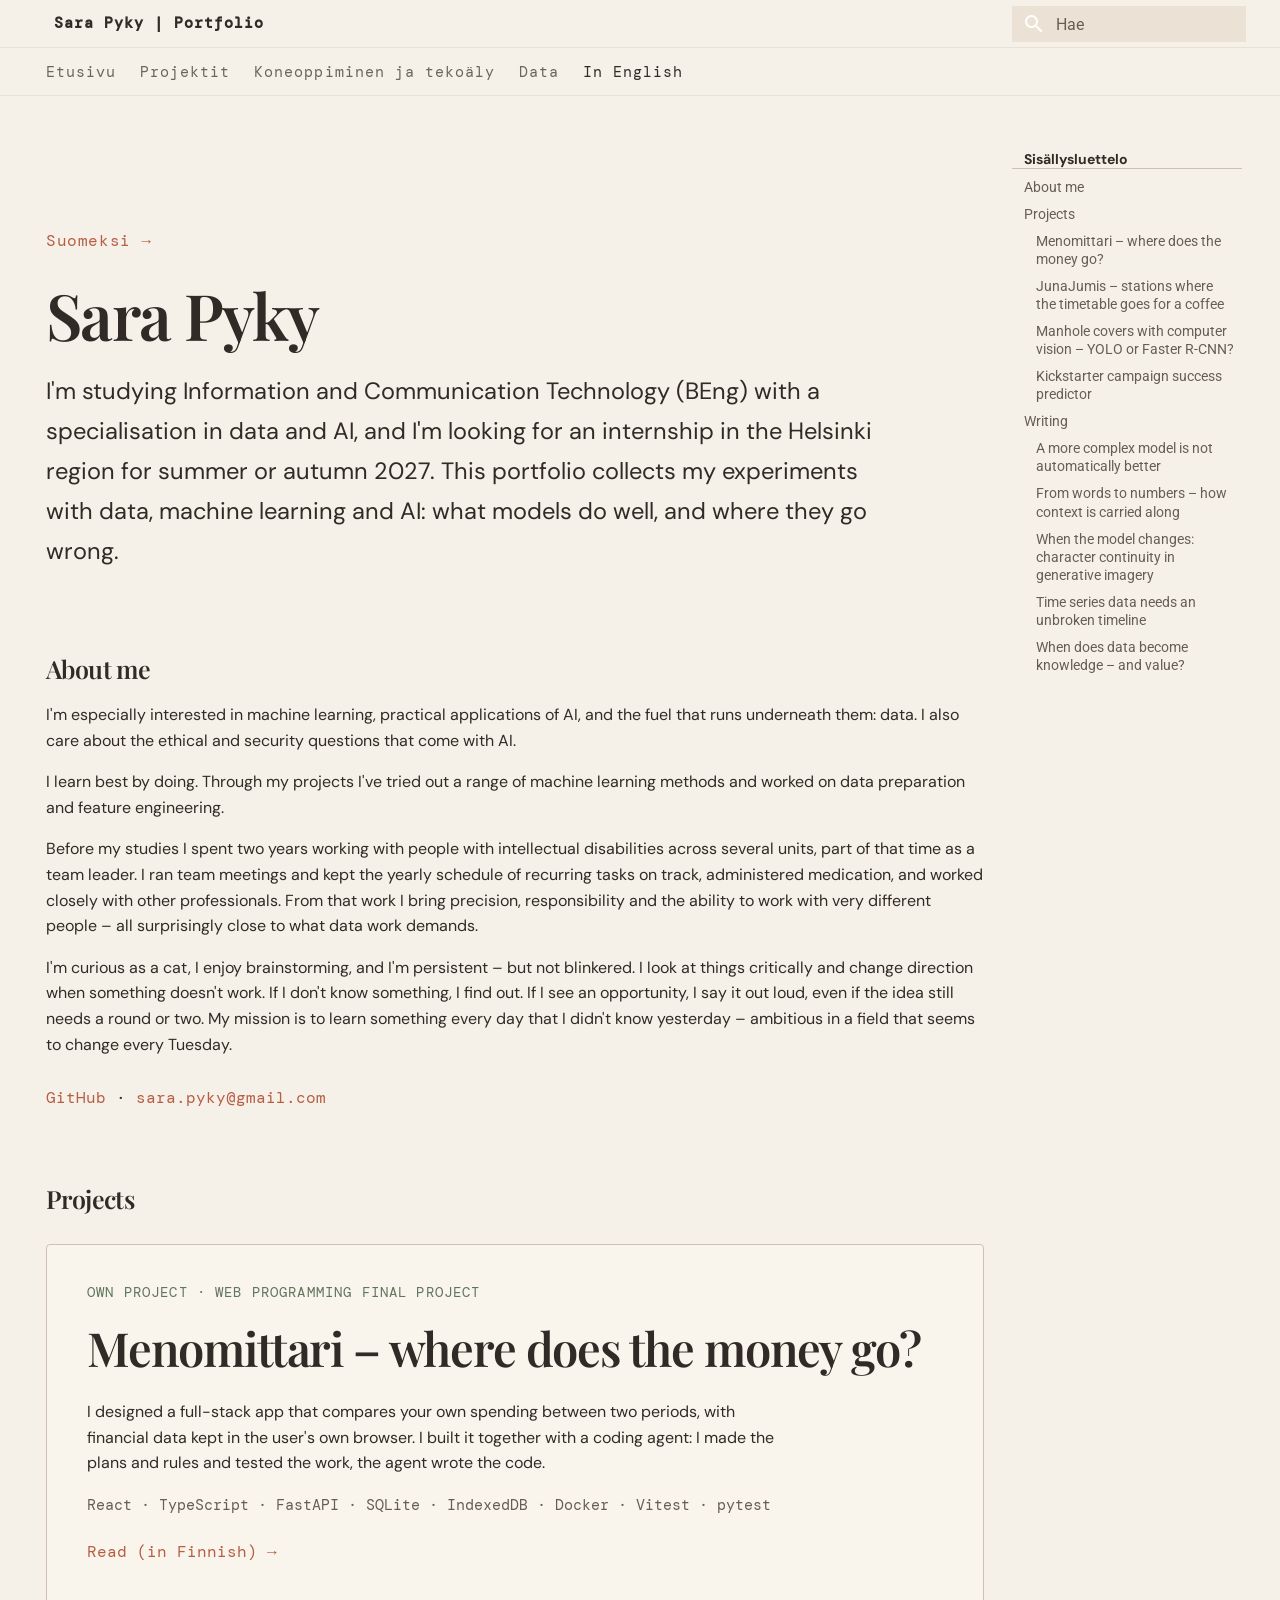
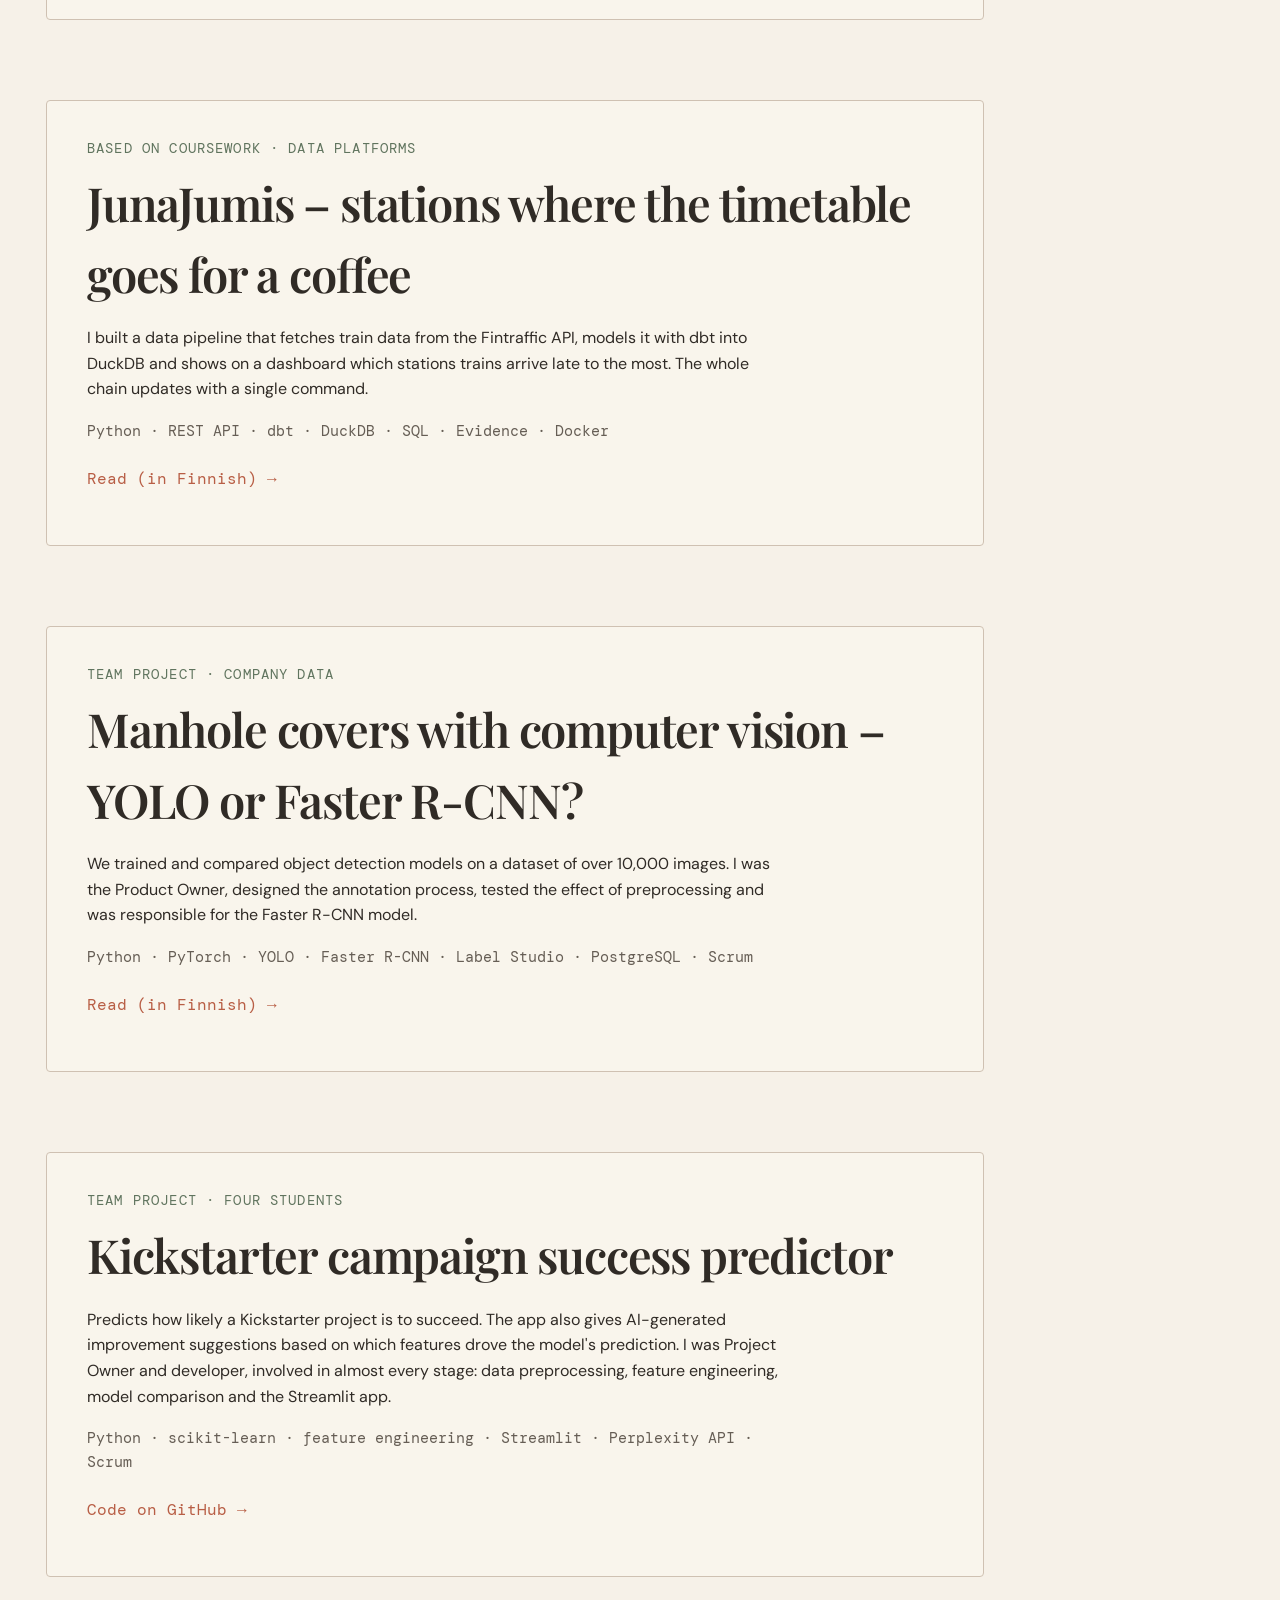
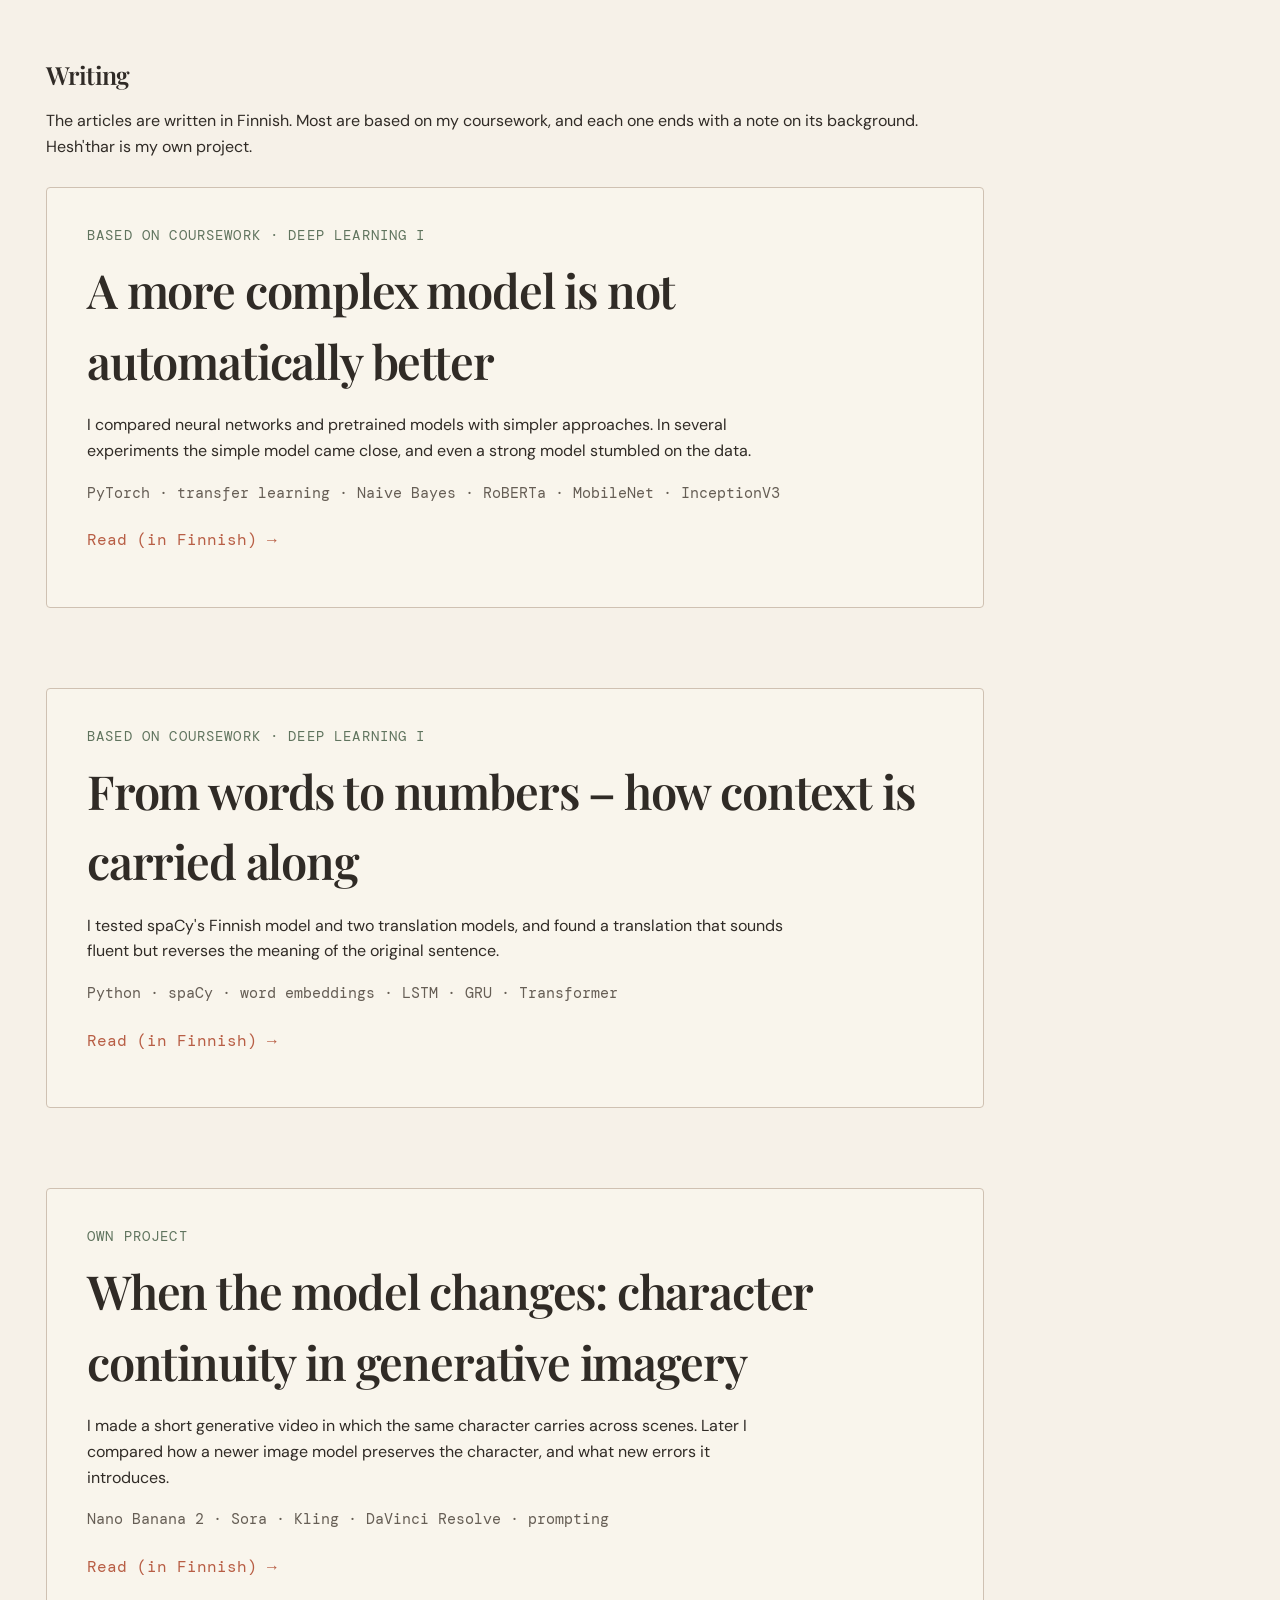
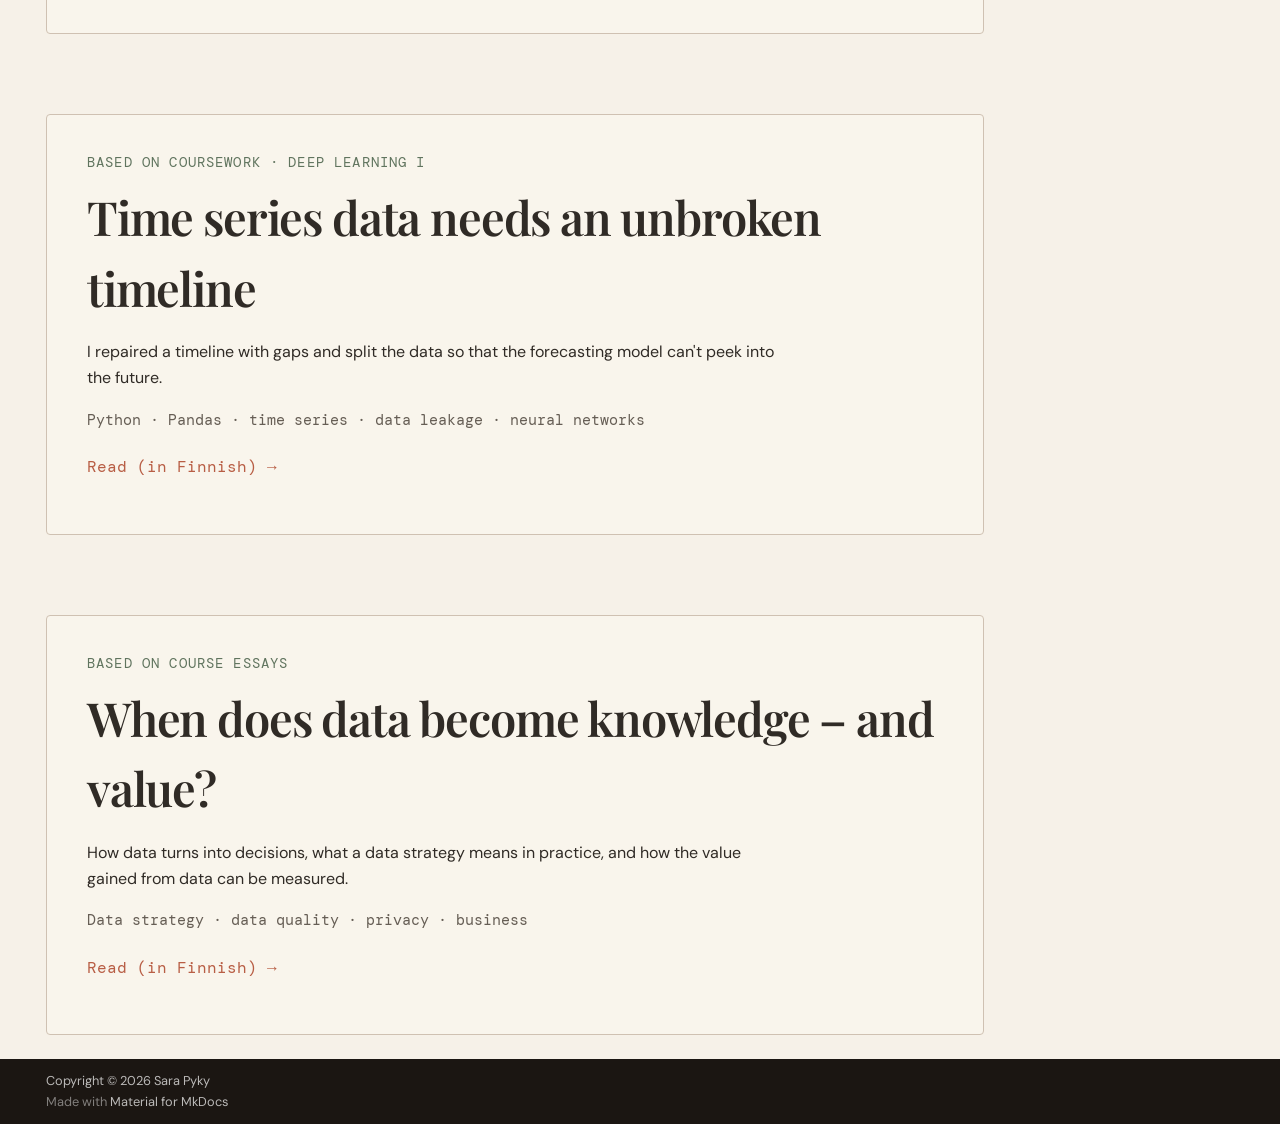
==== commit e1942e20: "Deploy portfolio 0474980" ====
--- a/en/index.html
+++ b/en/index.html
@@ -244,7 +244,7 @@
     
     
       <li class="md-tabs__item">
-        <a href="../kirjoitukset/kieli-ja-konteksti/" class="md-tabs__link">
+        <a href="../kirjoitukset/monimutkaisempi-malli/" class="md-tabs__link">
           
   
   
@@ -465,6 +465,34 @@
 
               
             
+              
+                
+  
+  
+  
+  
+    <li class="md-nav__item">
+      <a href="../projektit/kaivonkannet/" class="md-nav__link">
+        
+  
+  
+  <span class="md-ellipsis">
+    
+  
+    Kaivonkannet konenäöllä
+  
+
+    
+  </span>
+  
+  
+
+      </a>
+    </li>
+  
+
+              
+            
           </ul>
         </nav>
       
@@ -529,6 +557,34 @@
   
   
     <li class="md-nav__item">
+      <a href="../kirjoitukset/monimutkaisempi-malli/" class="md-nav__link">
+        
+  
+  
+  <span class="md-ellipsis">
+    
+  
+    Monimutkaisempi malli ei ole automaattisesti parempi
+  
+
+    
+  </span>
+  
+  
+
+      </a>
+    </li>
+  
+
+              
+            
+              
+                
+  
+  
+  
+  
+    <li class="md-nav__item">
       <a href="../kirjoitukset/kieli-ja-konteksti/" class="md-nav__link">
         
   
@@ -565,34 +621,6 @@
     
   
     Kun malli vaihtuu: hahmon jatkuvuus generatiivisessa kuvassa
-  
-
-    
-  </span>
-  
-  
-
-      </a>
-    </li>
-  
-
-              
-            
-              
-                
-  
-  
-  
-  
-    <li class="md-nav__item">
-      <a href="../kirjoitukset/kuvan-varit/" class="md-nav__link">
-        
-  
-  
-  <span class="md-ellipsis">
-    
-  
-    Miten kuvasta syntyy toimiva väripaletti?
   
 
     
@@ -838,10 +866,21 @@
 </li>
         
           <li class="md-nav__item">
-  <a href="#kickstarter-project-success-predictor" class="md-nav__link">
-    <span class="md-ellipsis">
-      
-        Kickstarter project success predictor
+  <a href="#manhole-covers-with-computer-vision-yolo-or-faster-r-cnn" class="md-nav__link">
+    <span class="md-ellipsis">
+      
+        Manhole covers with computer vision – YOLO or Faster R-CNN?
+      
+    </span>
+  </a>
+  
+</li>
+        
+          <li class="md-nav__item">
+  <a href="#kickstarter-campaign-success-predictor" class="md-nav__link">
+    <span class="md-ellipsis">
+      
+        Kickstarter campaign success predictor
       
     </span>
   </a>
@@ -866,6 +905,17 @@
       <ul class="md-nav__list">
         
           <li class="md-nav__item">
+  <a href="#a-more-complex-model-is-not-automatically-better" class="md-nav__link">
+    <span class="md-ellipsis">
+      
+        A more complex model is not automatically better
+      
+    </span>
+  </a>
+  
+</li>
+        
+          <li class="md-nav__item">
   <a href="#from-words-to-numbers-how-context-is-carried-along" class="md-nav__link">
     <span class="md-ellipsis">
       
@@ -881,17 +931,6 @@
     <span class="md-ellipsis">
       
         When the model changes: character continuity in generative imagery
-      
-    </span>
-  </a>
-  
-</li>
-        
-          <li class="md-nav__item">
-  <a href="#how-do-you-get-a-usable-colour-palette-from-an-image" class="md-nav__link">
-    <span class="md-ellipsis">
-      
-        How do you get a usable colour palette from an image?
       
     </span>
   </a>
@@ -1007,10 +1046,21 @@
 </li>
         
           <li class="md-nav__item">
-  <a href="#kickstarter-project-success-predictor" class="md-nav__link">
-    <span class="md-ellipsis">
-      
-        Kickstarter project success predictor
+  <a href="#manhole-covers-with-computer-vision-yolo-or-faster-r-cnn" class="md-nav__link">
+    <span class="md-ellipsis">
+      
+        Manhole covers with computer vision – YOLO or Faster R-CNN?
+      
+    </span>
+  </a>
+  
+</li>
+        
+          <li class="md-nav__item">
+  <a href="#kickstarter-campaign-success-predictor" class="md-nav__link">
+    <span class="md-ellipsis">
+      
+        Kickstarter campaign success predictor
       
     </span>
   </a>
@@ -1035,6 +1085,17 @@
       <ul class="md-nav__list">
         
           <li class="md-nav__item">
+  <a href="#a-more-complex-model-is-not-automatically-better" class="md-nav__link">
+    <span class="md-ellipsis">
+      
+        A more complex model is not automatically better
+      
+    </span>
+  </a>
+  
+</li>
+        
+          <li class="md-nav__item">
   <a href="#from-words-to-numbers-how-context-is-carried-along" class="md-nav__link">
     <span class="md-ellipsis">
       
@@ -1050,17 +1111,6 @@
     <span class="md-ellipsis">
       
         When the model changes: character continuity in generative imagery
-      
-    </span>
-  </a>
-  
-</li>
-        
-          <li class="md-nav__item">
-  <a href="#how-do-you-get-a-usable-colour-palette-from-an-image" class="md-nav__link">
-    <span class="md-ellipsis">
-      
-        How do you get a usable colour palette from an image?
       
     </span>
   </a>
@@ -1142,14 +1192,28 @@
 <p><a class="card-link" href="../projektit/junajumis/">Read (in Finnish) →</a></p>
 </div>
 <div class="article-card">
+<p class="card-meta">Team project · company data</p>
+<h3 id="manhole-covers-with-computer-vision-yolo-or-faster-r-cnn">Manhole covers with computer vision – YOLO or Faster R-CNN?</h3>
+<p>We trained and compared object detection models on a dataset of over 10,000 images. I was the Product Owner, designed the annotation process, tested the effect of preprocessing and was responsible for the Faster R-CNN model.</p>
+<p class="card-tags">Python · PyTorch · YOLO · Faster R-CNN · Label Studio · PostgreSQL · Scrum</p>
+<p><a class="card-link" href="../projektit/kaivonkannet/">Read (in Finnish) →</a></p>
+</div>
+<div class="article-card">
 <p class="card-meta">Team project · four students</p>
-<h3 id="kickstarter-project-success-predictor">Kickstarter project success predictor</h3>
+<h3 id="kickstarter-campaign-success-predictor">Kickstarter campaign success predictor</h3>
 <p>Predicts how likely a Kickstarter project is to succeed. The app also gives AI-generated improvement suggestions based on which features drove the model's prediction. I was Project Owner and developer, involved in almost every stage: data preprocessing, feature engineering, model comparison and the Streamlit app.</p>
 <p class="card-tags">Python · scikit-learn · feature engineering · Streamlit · Perplexity API · Scrum</p>
 <p><a class="card-link" href="https://github.com/tuuturulla/ml-kickstarter-project">Code on GitHub →</a></p>
 </div>
 <h2 id="writing">Writing</h2>
 <p>The articles are written in Finnish. Most are based on my coursework, and each one ends with a note on its background. Hesh'thar is my own project.</p>
+<div class="article-card">
+<p class="card-meta">Based on coursework · Deep Learning I</p>
+<h3 id="a-more-complex-model-is-not-automatically-better">A more complex model is not automatically better</h3>
+<p>I compared neural networks and pretrained models with simpler approaches. In several experiments the simple model came close, and even a strong model stumbled on the data.</p>
+<p class="card-tags">PyTorch · transfer learning · Naive Bayes · RoBERTa · MobileNet · InceptionV3</p>
+<p><a class="card-link" href="../kirjoitukset/monimutkaisempi-malli/">Read (in Finnish) →</a></p>
+</div>
 <div class="article-card">
 <p class="card-meta">Based on coursework · Deep Learning I</p>
 <h3 id="from-words-to-numbers-how-context-is-carried-along">From words to numbers – how context is carried along</h3>
@@ -1165,13 +1229,6 @@
 <p><a class="card-link" href="../kirjoitukset/genai-hahmon-jatkuvuus/">Read (in Finnish) →</a></p>
 </div>
 <div class="article-card">
-<p class="card-meta">Based on coursework · Introduction to Machine Learning</p>
-<h3 id="how-do-you-get-a-usable-colour-palette-from-an-image">How do you get a usable colour palette from an image?</h3>
-<p>I wrote a script that extracts a colour palette from an image with k-Means and compared the RGB and HSV colour spaces, choosing the number of clusters with the elbow method.</p>
-<p class="card-tags">Python · OpenCV · scikit-learn · k-Means · clustering</p>
-<p><a class="card-link" href="../kirjoitukset/kuvan-varit/">Read (in Finnish) →</a></p>
-</div>
-<div class="article-card">
 <p class="card-meta">Based on coursework · Deep Learning I</p>
 <h3 id="time-series-data-needs-an-unbroken-timeline">Time series data needs an unbroken timeline</h3>
 <p>I repaired a timeline with gaps and split the data so that the forecasting model can't peek into the future.</p>
--- a/stylesheets/extra.css
+++ b/stylesheets/extra.css
@@ -494,3 +494,15 @@
   color: var(--portfolio-rust) !important;
   box-shadow: none !important;
 }
+
+/* "Takaisin ylös" button: use the portfolio colours in both colour schemes. */
+.md-top {
+  background-color: var(--portfolio-paper);
+  color: var(--portfolio-muted);
+}
+
+.md-top:focus,
+.md-top:hover {
+  background-color: var(--portfolio-rust);
+  color: #fff9f2;
+}
